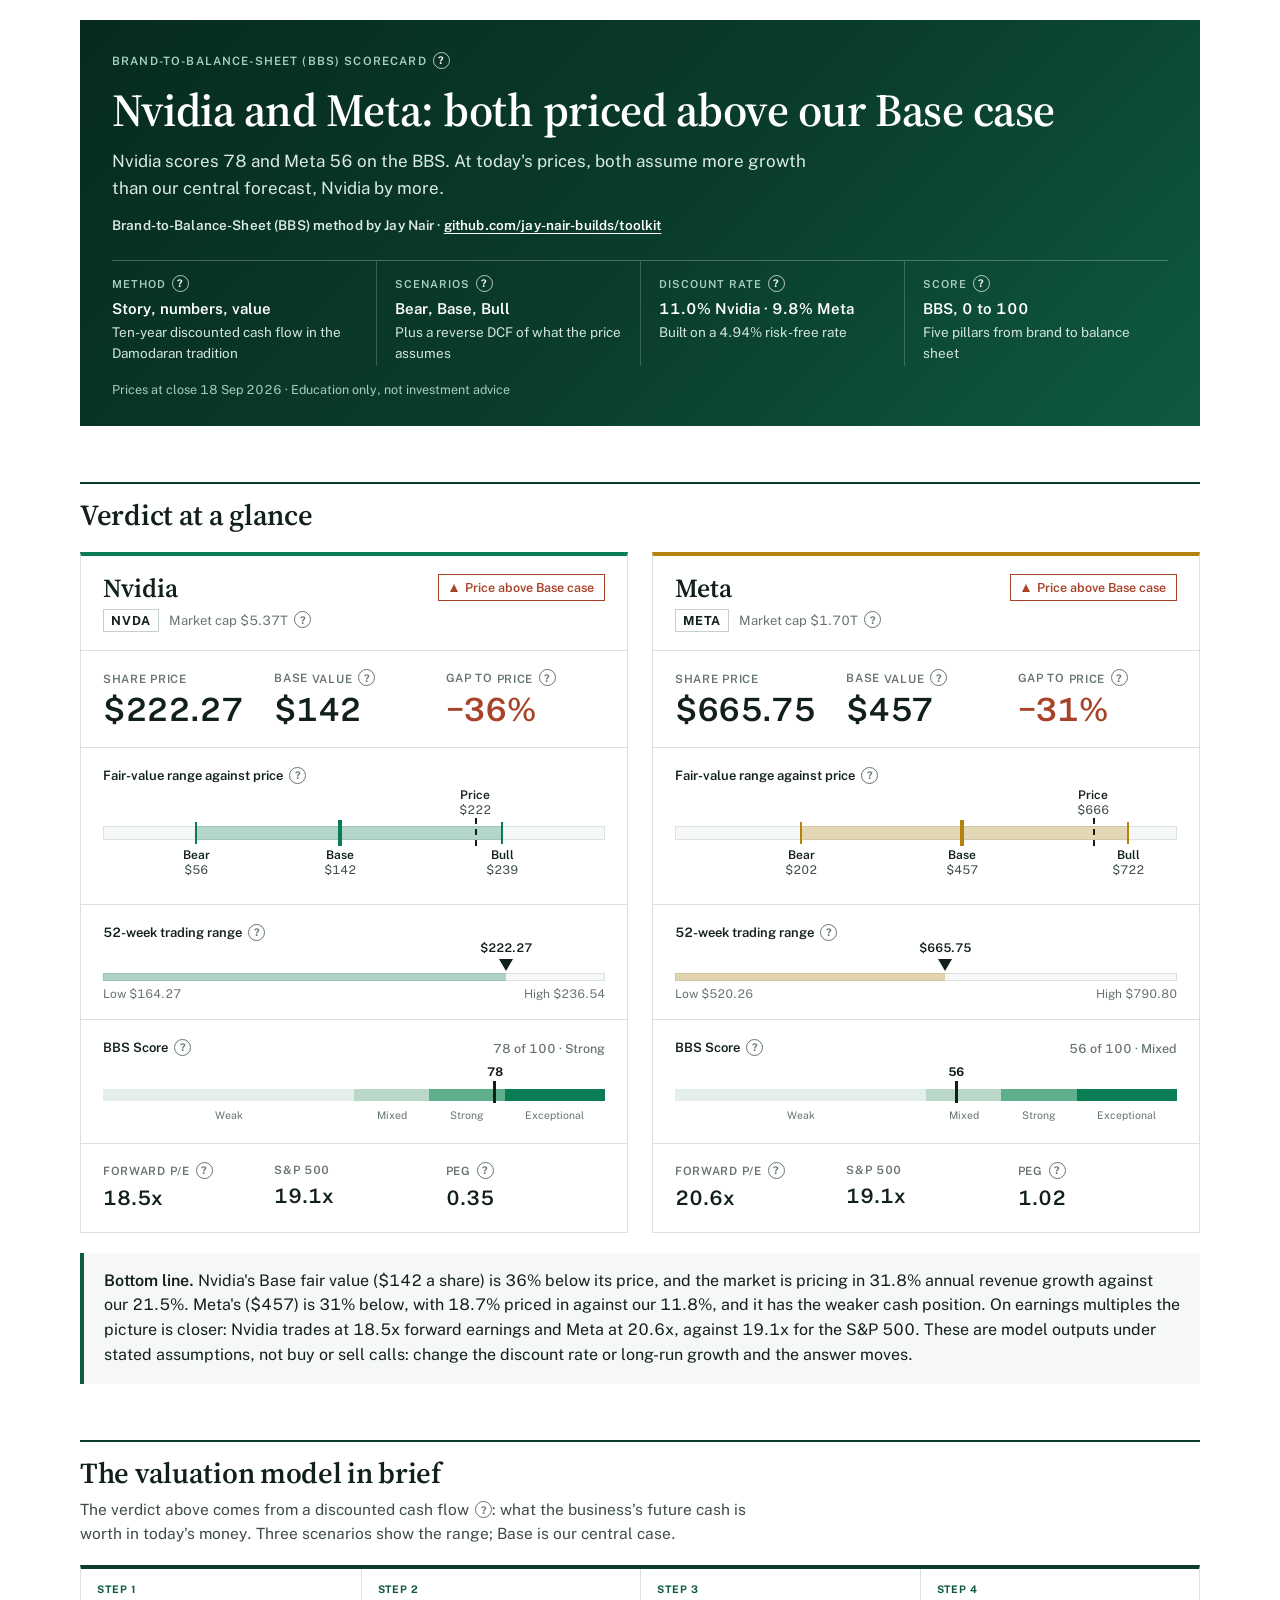
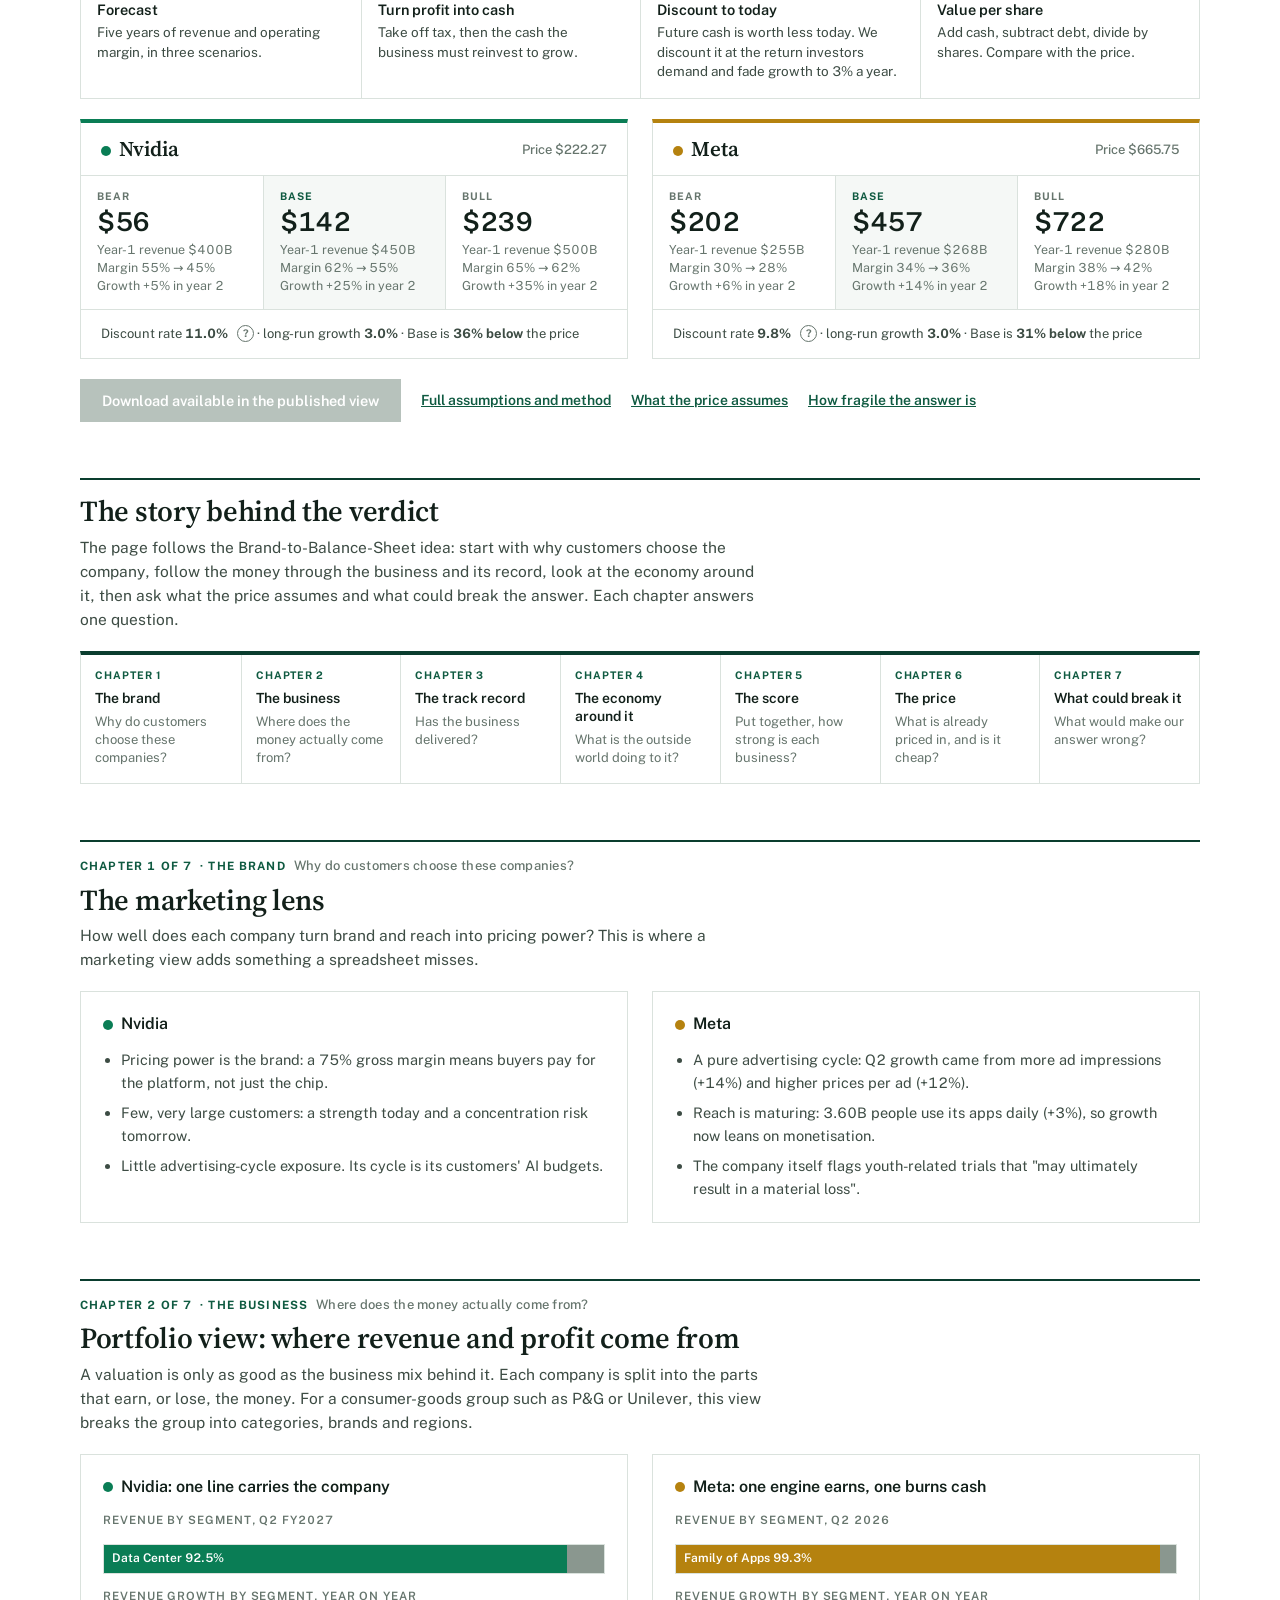
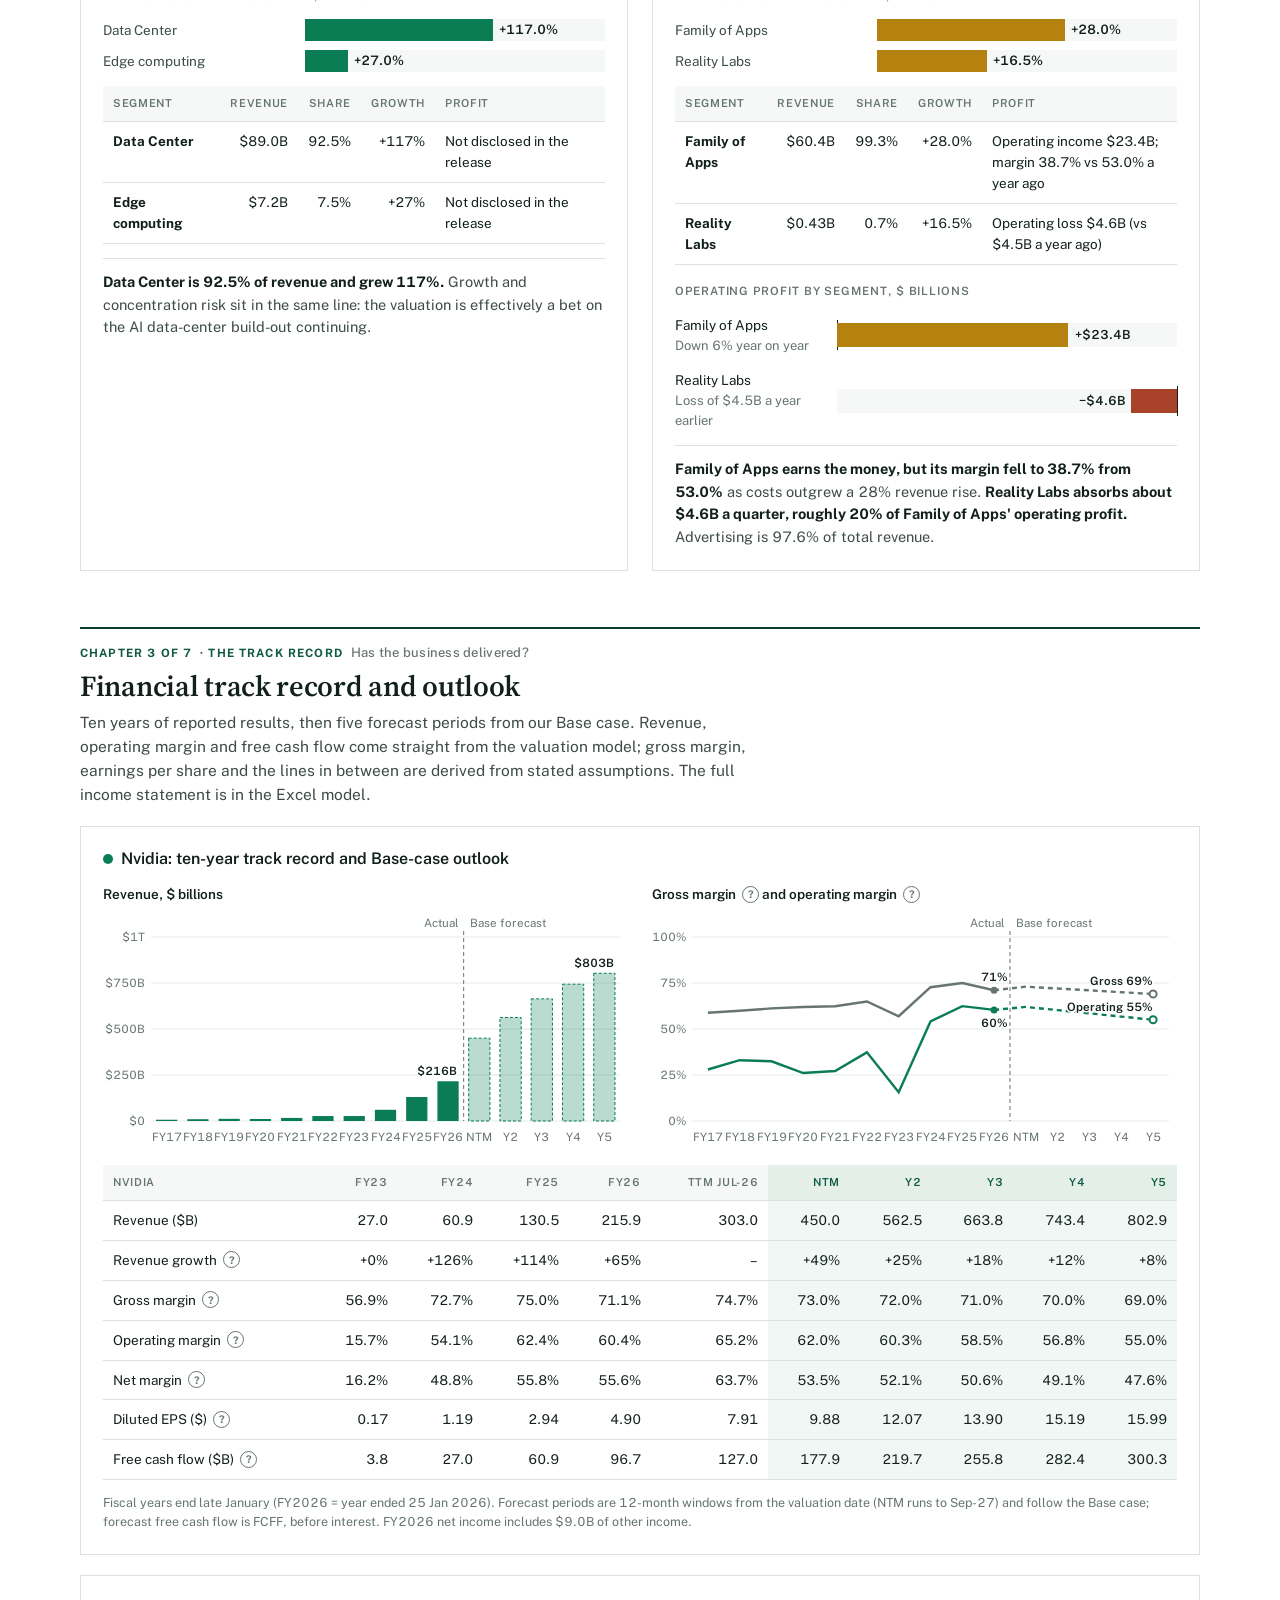
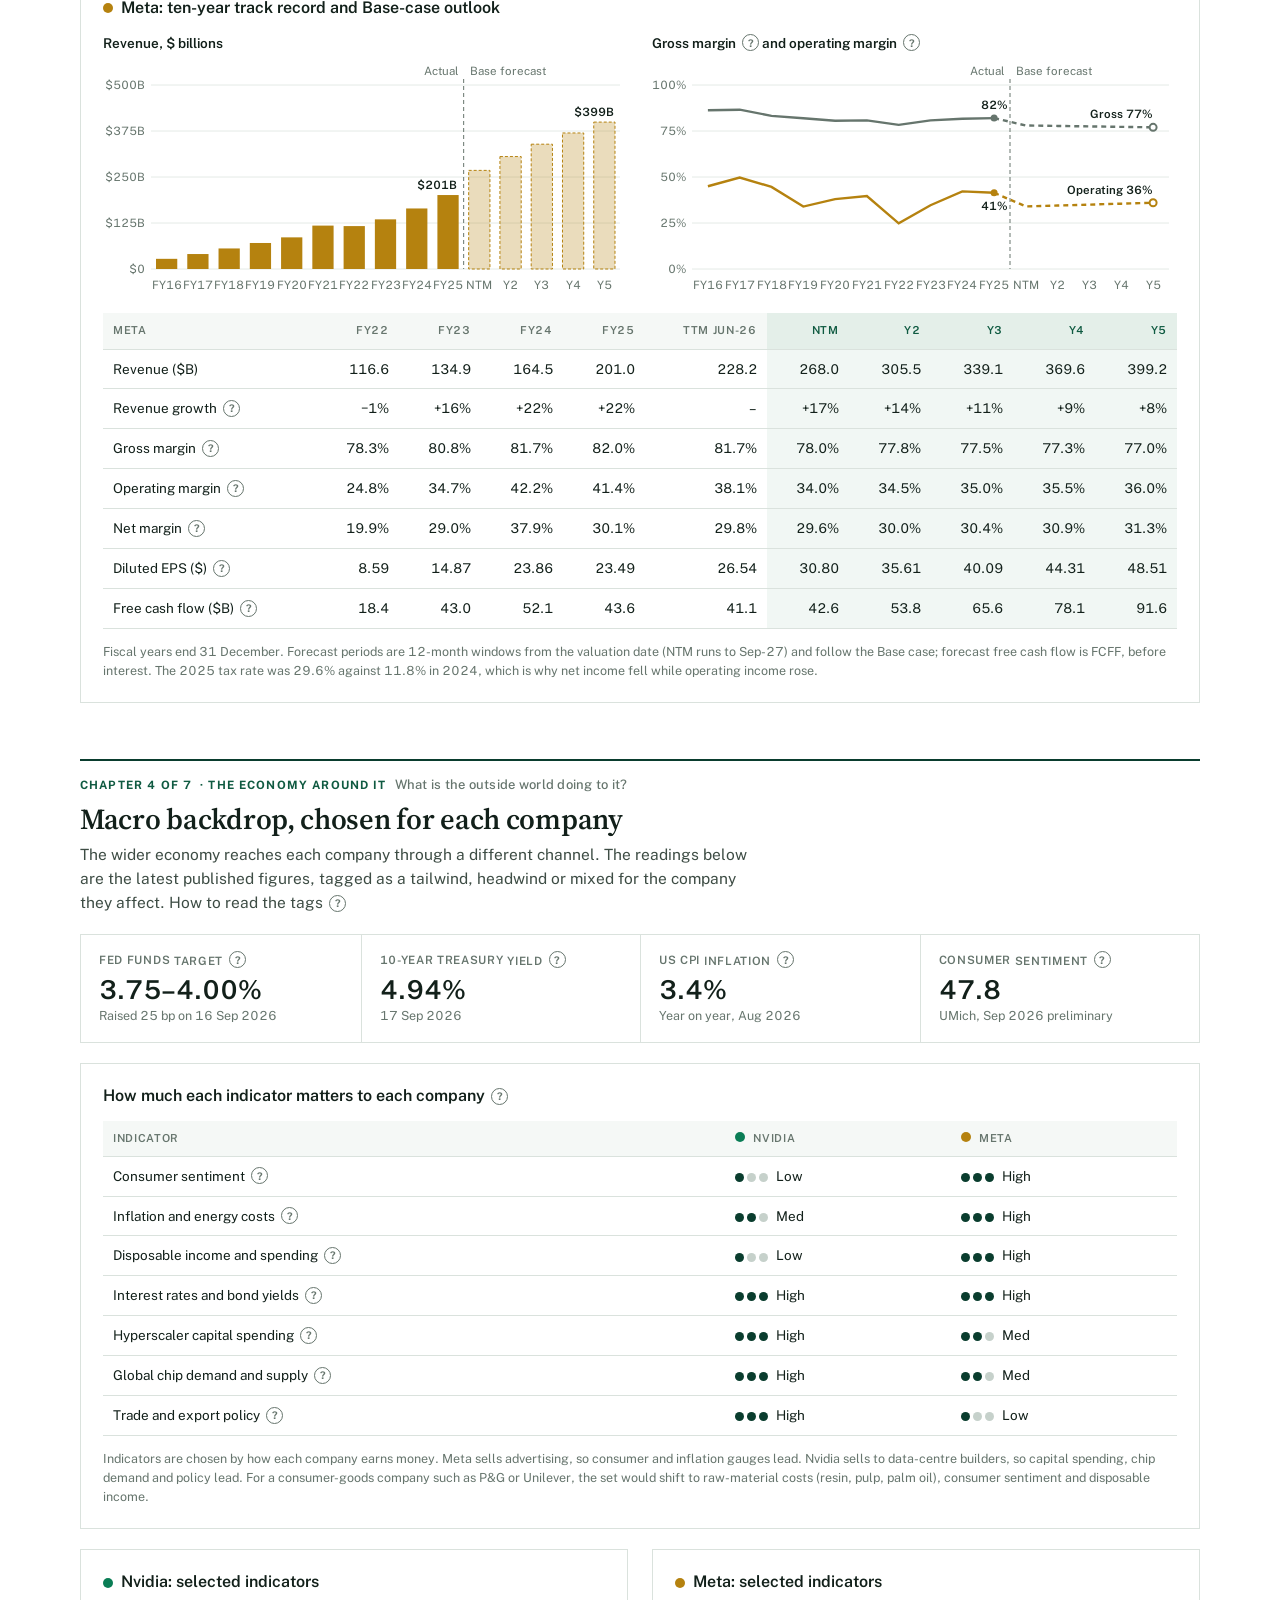
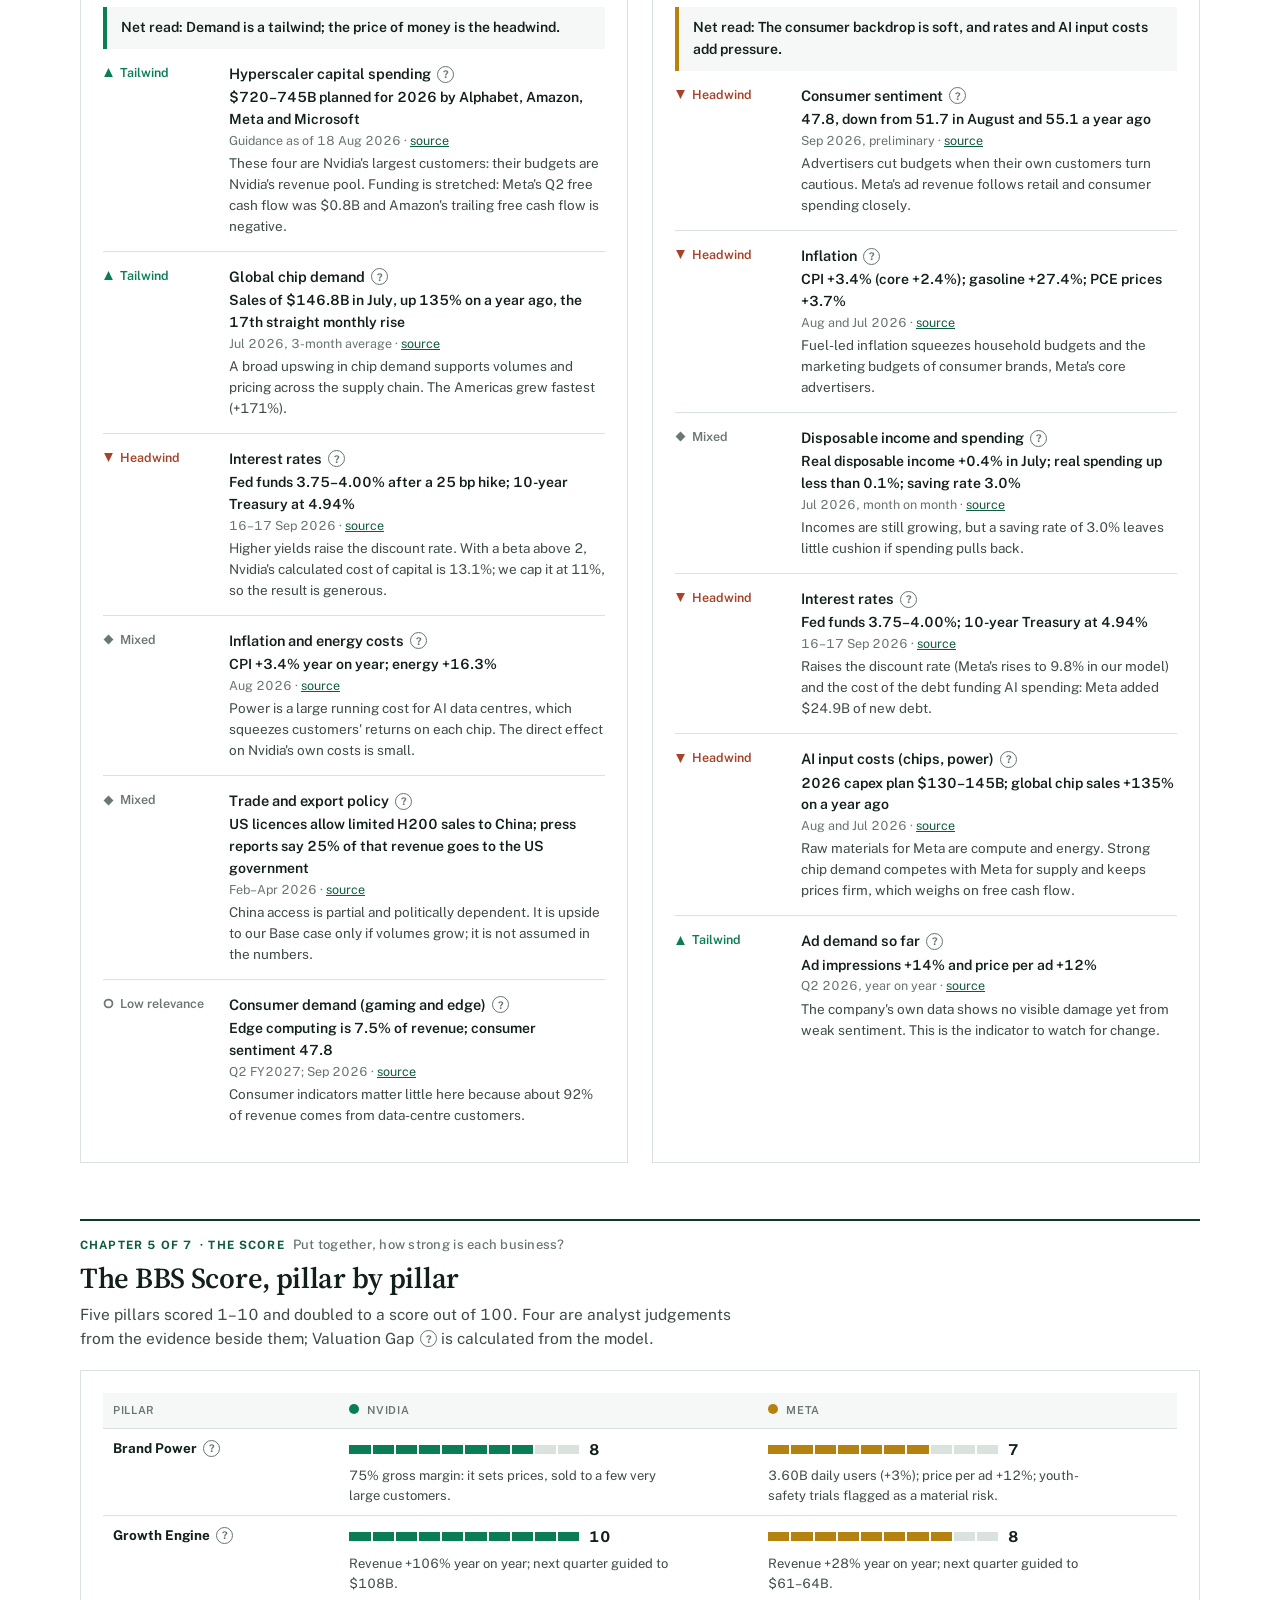
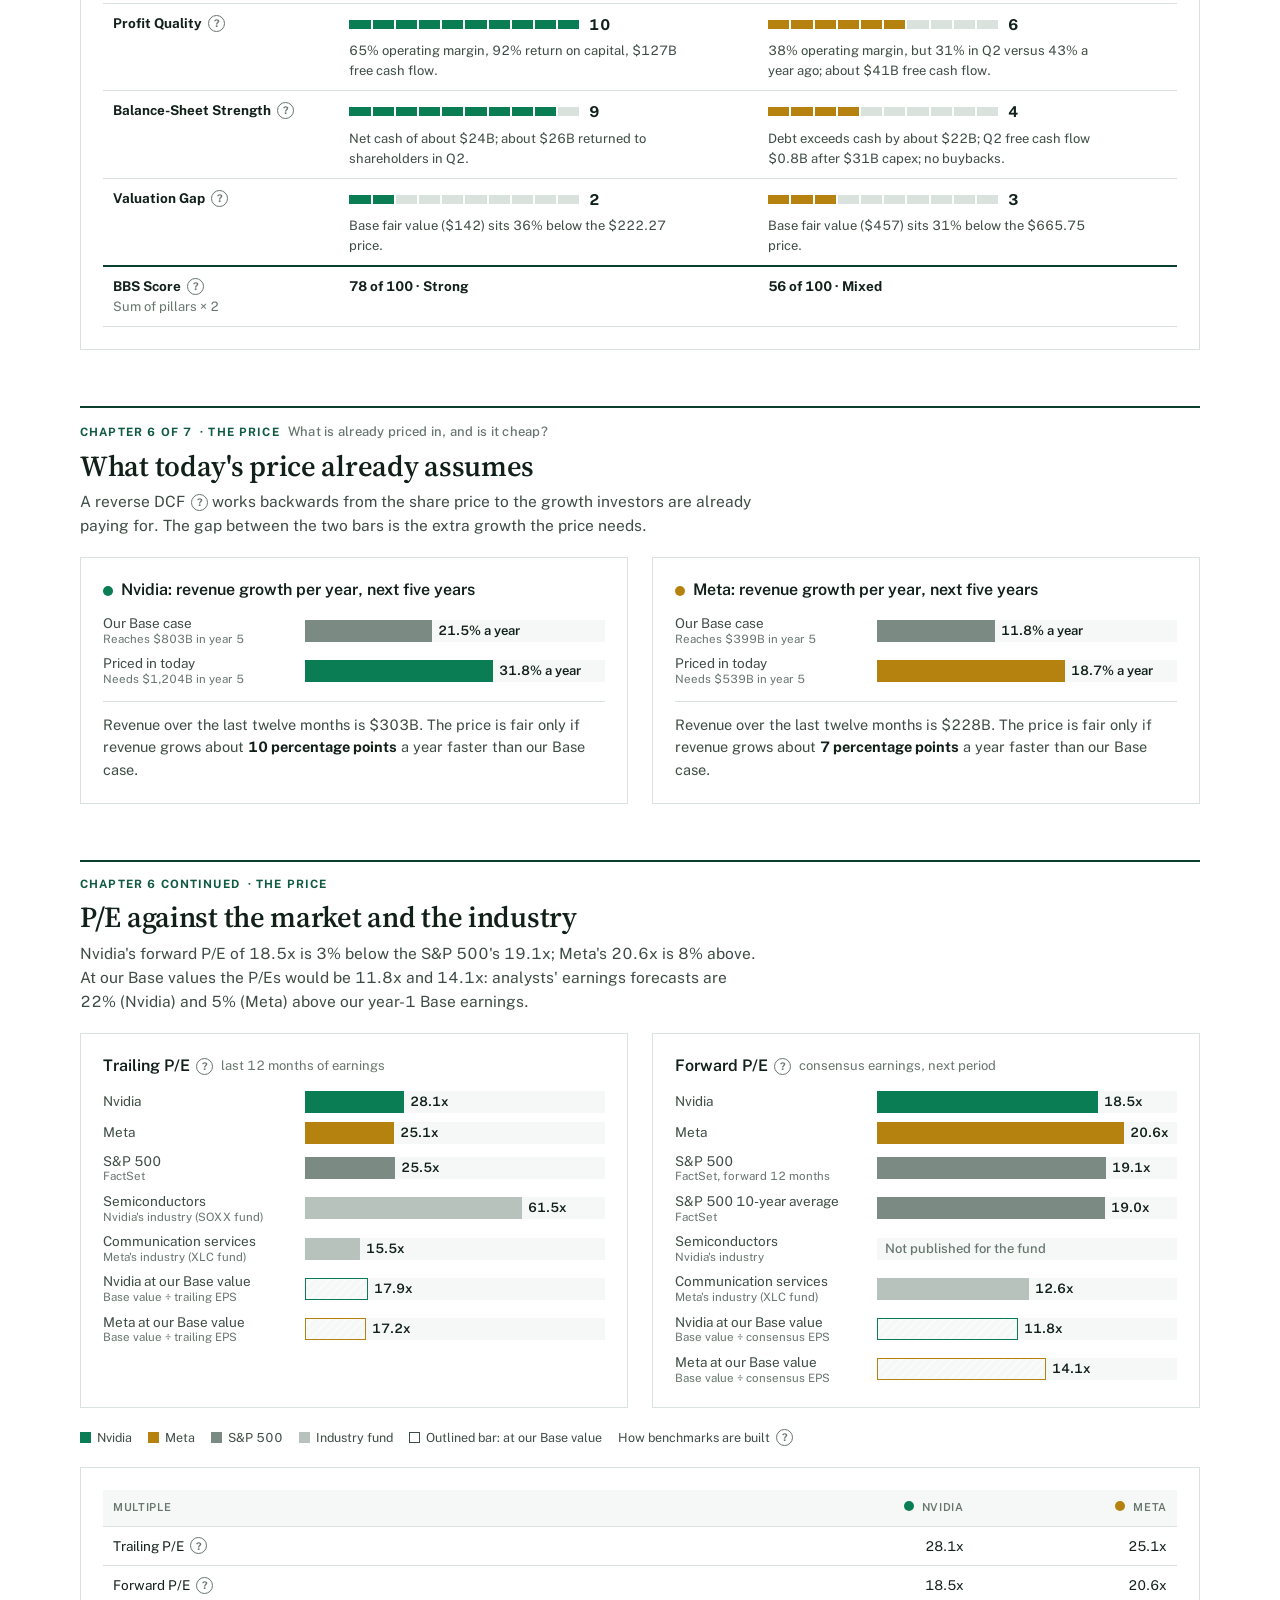
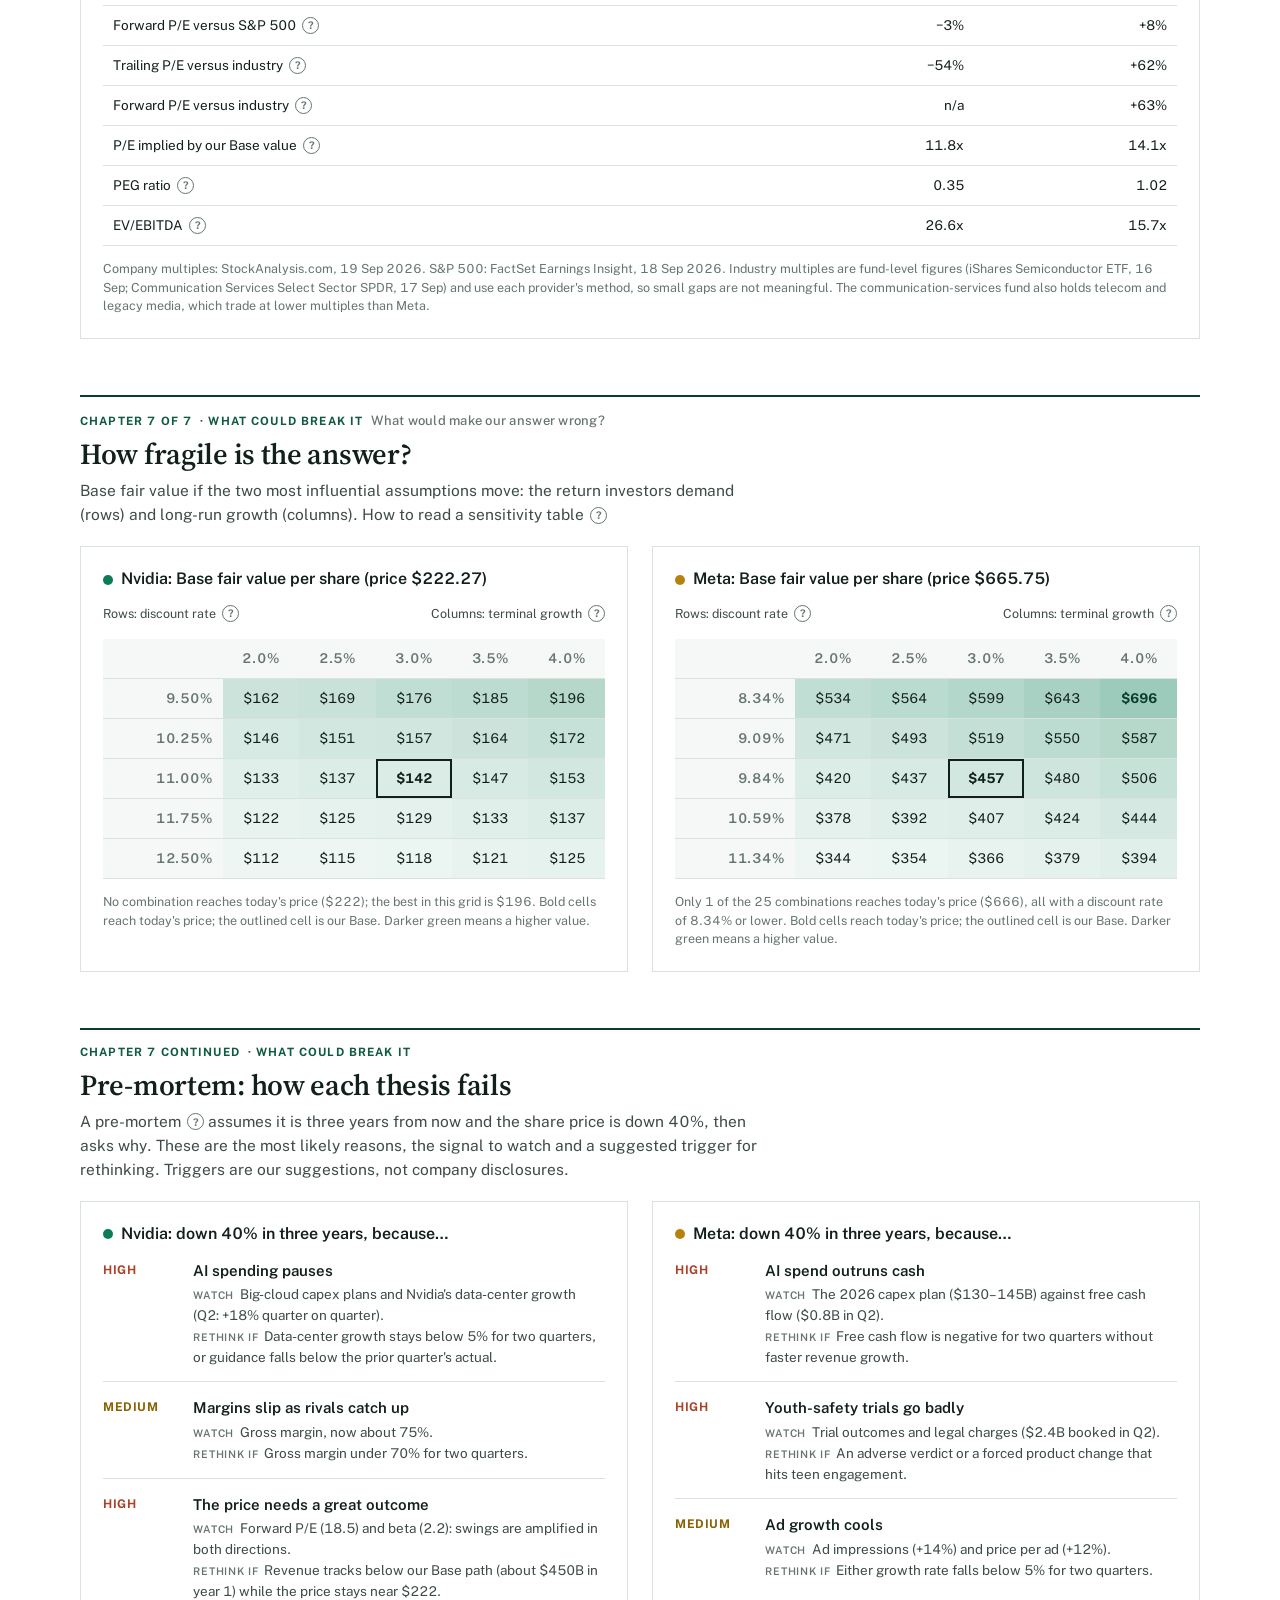
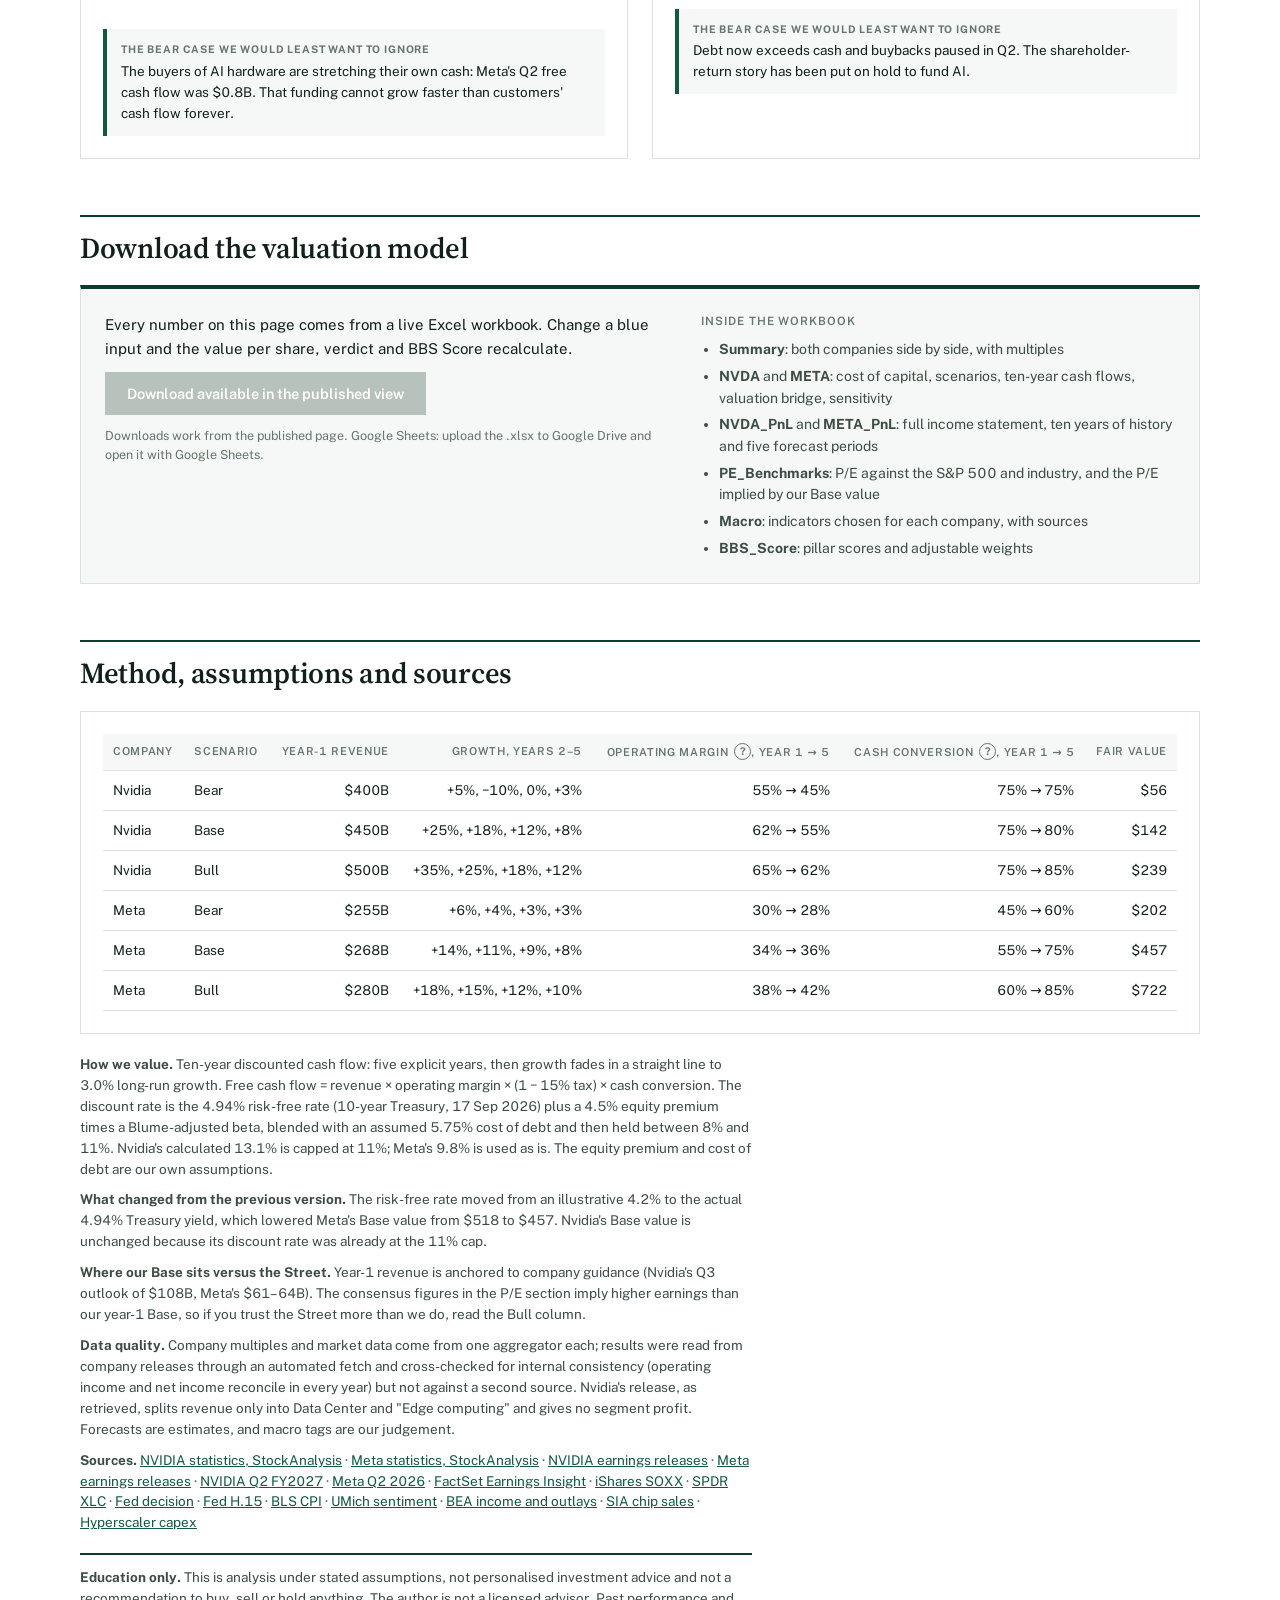
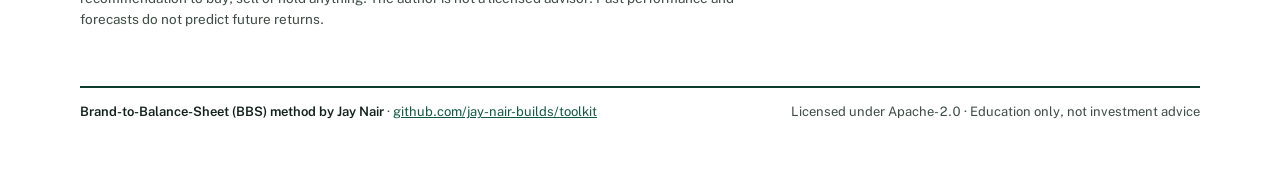
==== skills/stock-etf-analysis/assets/example/nvda-vs-meta-scorecard.html @ 7569b9fd "Add files via upload" ====
<!doctype html><html><head><meta charset='utf-8'><meta name='viewport' content='width=device-width,initial-scale=1'><style>:root{color-scheme:light}body{margin:0;font-size:14px;background:#f8f8f6}</style></head><body><title>NVDA vs META Scorecard</title>
<link rel="preconnect" href="https://fonts.googleapis.com">
<link rel="preconnect" href="https://fonts.gstatic.com" crossorigin>
<link rel="stylesheet" href="https://fonts.googleapis.com/css2?family=Public+Sans:wght@400;500;600;700&family=Source+Serif+4:opsz,wght@8..60,500;8..60,600&display=swap">
<style>
:root{
  color-scheme:light;
  --paper:#FFFFFF; --band:#F5F8F6; --ink:#12201A; --ink2:#3D4C44; --muted:#66756D; --rule:#DAE2DD; --rule2:#C6D1CB;
  --deep:#0A3D2E; --deep2:#0F5A41; --deep0:#062A20; --mint:#A8D0BF;
  --nv:#0A7D55; --mt:#B5820F;
  --bm1:#7B8A82; --bm2:#B7C2BC;
  --up:#0A7D55; --down:#A8432A; --mixed:#6A7871;
  --serif:'Source Serif 4','Iowan Old Style',Georgia,'Times New Roman',serif;
  --sans:'Public Sans','Segoe UI',system-ui,-apple-system,Arial,sans-serif;
}
*{box-sizing:border-box}
body{background:var(--paper);color:var(--ink);font-family:var(--sans);font-size:15px;line-height:1.55;margin:0;padding-inline:16px;padding-block:20px 64px;font-variant-numeric:tabular-nums}
.wrap{max-width:1120px;margin-inline:auto;display:flex;flex-direction:column;gap:56px}
.wrap>*{min-width:0}
h1,h2,h3,h4{margin:0;font-weight:600;text-wrap:balance}
h1,h2{font-family:var(--serif);letter-spacing:-.01em}
h3,h4{font-family:var(--sans)}
p{margin:0}
ul{margin:0}
button{font-family:inherit}
/* glossary ? */
.q{appearance:none;display:inline-flex;align-items:center;justify-content:center;width:17px;height:17px;margin-left:6px;border:1.5px solid var(--muted);border-radius:50%;background:transparent;color:var(--muted);font:700 10.5px/1 var(--sans);cursor:pointer;vertical-align:1px;padding:0;flex:none;position:relative}
.q:before{content:"";position:absolute;inset:-6px}
.q:hover,.q[aria-expanded="true"]{background:var(--deep);border-color:var(--deep);color:#fff}
.mast .q,.dark .q{border-color:rgba(255,255,255,.7);color:#fff}
.mast .q:hover,.mast .q[aria-expanded="true"]{background:#fff;color:var(--deep);border-color:#fff}
.lb{display:inline}
.nw{white-space:nowrap}
#pop{position:fixed;z-index:50;width:min(330px,calc(100vw - 24px));background:#fff;border:1px solid var(--rule2);border-top:3px solid var(--deep);box-shadow:0 10px 30px rgba(6,42,32,.18);padding:14px 16px;font-size:13.5px;line-height:1.5;color:var(--ink2)}
#pop h5{margin:0 0 6px;font:600 14.5px/1.3 var(--sans);color:var(--ink)}
#pop b{display:block;font-size:10.5px;font-weight:700;letter-spacing:.09em;text-transform:uppercase;color:var(--deep2);margin:8px 0 1px}
#pop p+p{margin-top:0}
.eyebrow{font-size:11.5px;line-height:1.5;font-weight:600;letter-spacing:.1em;text-transform:uppercase;color:var(--mint)}
.lab{font-size:11.5px;font-weight:600;letter-spacing:.08em;text-transform:uppercase;color:var(--muted)}
/* masthead */
.mast{background:linear-gradient(135deg,var(--deep0) 0%,var(--deep) 55%,var(--deep2) 100%);color:#fff;padding:32px 32px 26px;display:flex;flex-direction:column;gap:14px}
.mast h1{font-size:clamp(30px,5vw,46px);line-height:1.08;color:#fff;font-weight:600}
.mast .dek{color:#DCEBE4;font-size:17px;max-width:70ch}
.approach{display:grid;grid-template-columns:repeat(4,minmax(0,1fr));margin-top:10px;border-top:1px solid rgba(255,255,255,.25)}
.approach>div{padding:14px 18px 2px 0;font-size:13.5px;color:#D3E5DC}
.approach>div+div{padding-left:18px;border-left:1px solid rgba(255,255,255,.2)}
.approach b{display:block;font-size:11px;font-weight:600;letter-spacing:.09em;text-transform:uppercase;color:var(--mint);margin-bottom:4px}
.approach .ap{display:block;font-weight:600;color:#fff;font-size:15px;margin-bottom:2px}
.asof{font-size:12.5px;color:#A9CDBE}
/* story thread */
.chap{font-size:11.5px;font-weight:700;letter-spacing:.1em;text-transform:uppercase;color:var(--deep2);display:flex;gap:8px;flex-wrap:wrap;align-items:baseline}
.chap i{font-style:normal;font-weight:500;letter-spacing:.02em;text-transform:none;color:var(--muted);font-size:13px}
.smap{display:grid;grid-template-columns:repeat(7,minmax(0,1fr));border:1px solid var(--rule);border-top:4px solid var(--deep)}
.smap a{display:flex;flex-direction:column;gap:6px;padding:14px 14px 16px;color:var(--ink);text-decoration:none;font-size:13px;line-height:1.4}
.smap a+a{border-left:1px solid var(--rule)}
.smap a:hover{background:rgba(10,125,85,.06)}
.smap a:focus-visible{outline:2px solid var(--deep);outline-offset:-2px}
.smap b{font:700 10.5px/1.3 var(--sans);letter-spacing:.09em;text-transform:uppercase;color:var(--deep2)}
.smap span{font-weight:600;font-size:14px;line-height:1.3}
.smap em{font-style:normal;color:var(--muted)}
.zoom{display:flex;justify-content:space-between;gap:12px;font-size:12px;color:var(--muted);letter-spacing:.04em;text-transform:uppercase;font-weight:600;margin-top:-10px}
@media(max-width:900px){.smap{grid-template-columns:repeat(2,minmax(0,1fr))}.smap a+a{border-left:0}.smap a{border-top:1px solid var(--rule)}.smap a:nth-child(-n+2){border-top:0}.smap a:nth-child(even){border-left:1px solid var(--rule)}}
/* valuation brief */
.vsteps{display:grid;grid-template-columns:repeat(4,minmax(0,1fr));border:1px solid var(--rule);border-top:4px solid var(--deep)}
.vsteps>div{padding:14px 16px 16px;font-size:13.5px;line-height:1.45;color:var(--ink2)}
.vsteps>div+div{border-left:1px solid var(--rule)}
.vsteps b{display:block;font:700 10.5px/1.3 var(--sans);letter-spacing:.09em;text-transform:uppercase;color:var(--deep2);margin-bottom:3px}
.vsteps span{display:block;font-weight:600;font-size:14.5px;color:var(--ink);margin-bottom:3px}
.vm{border:1px solid var(--rule);border-top:4px solid var(--c);display:flex;flex-direction:column;background:var(--paper)}
.vm>*{padding:14px 20px}
.vm>*+*{border-top:1px solid var(--rule)}
.vm h3{font-family:var(--serif);font-size:21px;line-height:1.15;display:flex;align-items:center;justify-content:space-between;gap:10px;flex-wrap:wrap}
.vm h3 small{font:500 13px var(--sans);color:var(--muted)}
.vscen{display:grid;grid-template-columns:repeat(3,minmax(0,1fr));gap:0;padding:0!important}
.vscen>div{padding:14px 16px;font-size:12.5px;color:var(--muted);line-height:1.45}
.vscen>div+div{border-left:1px solid var(--rule)}
.vscen .nm{font:700 10.5px/1.3 var(--sans);letter-spacing:.09em;text-transform:uppercase;color:var(--muted)}
.vscen .fv{font-size:26px;font-weight:600;color:var(--ink);line-height:1.15;margin:3px 0 4px;letter-spacing:-.01em}
.vscen .base{background:var(--band)}
.vscen .base .nm{color:var(--deep2)}
.vfoot{font-size:13px;color:var(--ink2)}
.vact{display:flex;align-items:center;gap:20px;flex-wrap:wrap}
.vact a{color:var(--deep2);font-weight:600;font-size:14px}
@media(max-width:900px){.vsteps{grid-template-columns:repeat(2,minmax(0,1fr))}.vsteps>div+div{border-left:0}.vsteps>div{border-top:1px solid var(--rule)}.vsteps>div:nth-child(-n+2){border-top:0}.vsteps>div:nth-child(even){border-left:1px solid var(--rule)}}
@media(max-width:480px){.vscen .fv{font-size:21px}.vscen>div{padding:12px 10px}}
.byline{font-size:13.5px;color:#DCEBE4;font-weight:600;letter-spacing:.01em}
.byline a{color:#fff;text-underline-offset:3px}
.pagefoot{border-top:2px solid var(--deep);padding-top:14px;display:flex;justify-content:space-between;gap:8px 24px;flex-wrap:wrap;font-size:13px;color:var(--ink2)}
.pagefoot b{font-weight:600;color:var(--ink)}
.pagefoot a{color:var(--deep2)}
/* sections */
.sec{display:flex;flex-direction:column;gap:20px}
.hd{display:flex;flex-direction:column;gap:6px;padding-top:14px;border-top:2px solid var(--deep)}
h2{font-size:clamp(23px,3vw,29px);line-height:1.2}
.lead{color:var(--ink2);max-width:76ch;font-size:15.5px}
.grid2{display:grid;grid-template-columns:repeat(2,minmax(0,1fr));gap:24px}
.grid2>*{min-width:0}
.panel{border:1px solid var(--rule);padding:22px;display:flex;flex-direction:column;gap:14px;background:var(--paper)}
.panel>h3{font-size:16px;line-height:1.3;display:flex;align-items:center}
.sub{color:var(--muted);font-size:13px}
.k{font-size:11.5px;font-weight:600;letter-spacing:.06em;text-transform:uppercase;color:var(--muted);display:flex;align-items:center}
.dot{display:inline-block;width:10px;height:10px;border-radius:50%;margin-right:8px;flex:none}
/* verdict cards */
.card{border:1px solid var(--rule);border-top:4px solid var(--c);display:grid;grid-template-rows:auto auto auto auto auto auto;gap:0;background:var(--paper)}
.card>*{padding:18px 22px}
.card>*+*{border-top:1px solid var(--rule)}
.card-hd{display:flex;align-items:flex-start;justify-content:space-between;gap:12px;flex-wrap:wrap}
.card-hd h3{font-family:var(--serif);font-size:26px;line-height:1.1;font-weight:600}
.card-hd .meta{display:flex;align-items:center;gap:10px;margin-top:6px;font-size:13px;color:var(--muted);flex-wrap:wrap}
.tkr{font-weight:700;letter-spacing:.06em;color:var(--ink);font-size:12.5px;border:1px solid var(--rule2);padding:1px 7px}
.chip{display:inline-flex;align-items:center;gap:6px;font-size:12.5px;font-weight:600;padding:5px 10px;border:1px solid currentColor;line-height:1.2}
.chip svg{width:10px;height:10px;flex:none}
.c-over{color:var(--down)} .c-fair{color:var(--mixed)} .c-under{color:var(--up)}
.stats3{display:grid;grid-template-columns:repeat(3,minmax(0,1fr));gap:12px;align-items:end}
.stats3 .v{font-size:clamp(24px,3.4vw,32px);font-weight:600;line-height:1.15;margin-top:4px;letter-spacing:-.01em}
.v.neg{color:var(--down)} .v.pos{color:var(--up)}
.blk-t{display:flex;justify-content:space-between;align-items:center;gap:10px;font-size:13px;font-weight:600;margin-bottom:10px}
.blk-t .r{font-weight:500;color:var(--muted);font-size:12.5px}
.rng{position:relative;height:90px}
.rng .track{position:absolute;left:0;right:0;top:30px;height:14px;background:var(--band);border:1px solid var(--rule)}
.rng .band{position:absolute;top:30px;height:14px;background:var(--c);opacity:.28}
.rng .mk{position:absolute;top:26px;width:2px;height:22px;background:var(--c);margin-left:-1px}
.rng .mk.base{width:4px;margin-left:-2px;top:24px;height:26px}
.rng .px{position:absolute;top:22px;height:28px;width:0;border-left:2px dashed var(--ink)}
.rng .lbl{position:absolute;transform:translateX(-50%);font-size:12px;line-height:1.25;text-align:center;white-space:nowrap;color:var(--ink2)}
.rng .lbl b{display:block;font-weight:600;color:var(--ink)}
.rng .lbl.top{top:-8px}
.rng .lbl.bot{top:52px}
.rng .lbl.top b{color:var(--ink)}
.w52{position:relative;height:48px}
.w52 .track{position:absolute;left:0;right:0;top:20px;height:8px;background:var(--band);border:1px solid var(--rule)}
.w52 .fill{position:absolute;top:20px;height:8px;background:var(--bm2)}
.w52 .mk{position:absolute;width:0;height:0;margin-left:-7px;border-left:7px solid transparent;border-right:7px solid transparent;border-top:12px solid var(--ink);top:6px}
.w52 .lo,.w52 .hi{position:absolute;top:32px;font-size:12px;color:var(--muted)}
.w52 .lo{left:0}.w52 .hi{right:0}
.w52 .pl{position:absolute;top:-14px;transform:translateX(-50%);font-size:12px;font-weight:600;white-space:nowrap}
.gauge{position:relative;height:56px}
.gauge .zones{position:absolute;left:0;right:0;top:20px;height:12px;display:flex}
.gauge .zones i{display:block;height:100%}
.gauge .zl{position:absolute;top:38px;font-size:10.5px;color:var(--muted);white-space:nowrap}
.gauge .mk{position:absolute;top:12px;width:3px;height:22px;background:var(--ink);margin-left:-1.5px}
.gauge .pl{position:absolute;top:-6px;transform:translateX(-50%);font-size:12px;font-weight:700;white-space:nowrap}
.mult3{display:grid;grid-template-columns:repeat(3,minmax(0,1fr));gap:12px}
.mult3 .v{font-size:20px;font-weight:600;margin-top:2px}
.bottom{border-left:4px solid var(--deep2);background:var(--band);padding:16px 20px;font-size:16px;color:var(--ink)}
.bottom b{font-weight:600}
/* bars */
.bars{display:flex;flex-direction:column;gap:9px}
.bar{display:grid;grid-template-columns:minmax(120px,190px) minmax(0,1fr);gap:12px;align-items:center;font-size:13.5px}
.bar .n{color:var(--ink2);line-height:1.25}
.bar .n small{display:block;color:var(--muted);font-size:11.5px}
.bar .t{position:relative;height:22px;background:var(--band)}
.bar .t i{position:absolute;left:0;top:0;bottom:0}
.bar .t.out i{background:repeating-linear-gradient(135deg,transparent 0 4px,rgba(255,255,255,.55) 4px 6px)!important;border:1.5px solid var(--cc)}
.bar .t span{position:absolute;top:50%;transform:translateY(-50%);font-size:13px;font-weight:600;white-space:nowrap;padding-left:6px}
.bar .t.na span{color:var(--muted);font-weight:500;padding-left:8px}
.legend{display:flex;gap:16px;flex-wrap:wrap;font-size:12.5px;color:var(--ink2)}
.legend i{display:inline-block;width:11px;height:11px;margin-right:6px;vertical-align:-1px}
.note{font-size:12.5px;color:var(--muted);line-height:1.5}
/* tables */
.tw{overflow-x:auto}
table{border-collapse:collapse;width:100%;font-size:13.5px}
th,td{padding:9px 10px;text-align:left;border-bottom:1px solid var(--rule);vertical-align:top}
th{font-size:11px;font-weight:600;letter-spacing:.06em;text-transform:uppercase;color:var(--muted);white-space:nowrap;background:var(--band)}
td.n,th.n{text-align:right;white-space:nowrap}
tr.tot td{font-weight:700;border-top:2px solid var(--deep)}
.fc{background:#F1F7F4}
th.fc{background:#E4EFE9;color:var(--deep2)}
.mt th{white-space:normal}
.tt td:first-child,.tt th:first-child{position:sticky;left:0;background:#fff;z-index:1;min-width:150px}
.tt th:first-child{background:var(--band)}
/* charts */
.charts{display:grid;grid-template-columns:repeat(2,minmax(0,1fr));gap:24px}
.ch h4{font-size:13.5px;font-weight:600;margin-bottom:6px}
svg{display:block;max-width:100%}
svg text{font-family:var(--sans);fill:var(--ink2);font-size:11.5px}
svg .mut{fill:var(--muted)}
svg .st{fill:var(--ink);font-weight:600}
svg .halo{paint-order:stroke;stroke:#fff;stroke-width:3px;stroke-linejoin:round}
/* meters */
.meter{display:flex;gap:2px;align-items:center}
.meter i{display:block;width:100%;max-width:22px;height:9px;background:var(--rule)}
.meter i.on{background:var(--c)}
.sc{display:flex;align-items:center;gap:10px}
.sc b{font-size:15px;min-width:22px}
.pil td{vertical-align:top}
.pil .ev{color:var(--ink2);font-size:13px;margin-top:5px;max-width:42ch}
/* macro */
.tiles{display:grid;grid-template-columns:repeat(4,minmax(0,1fr));gap:0;border:1px solid var(--rule)}
.tile{padding:16px 18px}
.tile+.tile{border-left:1px solid var(--rule)}
.tile .v{font-size:26px;font-weight:600;line-height:1.15;margin-top:4px}
.tile .s{font-size:12.5px;color:var(--muted);margin-top:2px}
.rel{display:inline-flex;gap:3px;vertical-align:middle;margin-right:8px}
.rel i{display:block;width:9px;height:9px;border-radius:50%;background:var(--rule2)}
.rel i.on{background:var(--deep)}
.mi{display:grid;grid-template-columns:110px minmax(0,1fr);gap:4px 16px;align-items:start;padding:14px 0;border-top:1px solid var(--rule)}
.mi:first-of-type{border-top:0;padding-top:0}
.dir{display:inline-flex;align-items:center;align-self:start;gap:6px;font-size:12.5px;font-weight:600;line-height:1.3;padding-top:2px}
.dir svg{width:11px;height:11px;flex:none}
.d-tail{color:var(--up)} .d-head{color:var(--down)} .d-mix,.d-low{color:var(--mixed)}
.mi h4{font-size:14.5px;display:flex;align-items:center;flex-wrap:wrap}
.mi .rd{font-weight:600;font-size:14px;margin-top:2px}
.mi .pd{color:var(--muted);font-size:12.5px}
.mi .wy{color:var(--ink2);font-size:13.5px;margin-top:3px}
.net{background:var(--band);padding:10px 14px;font-size:14px;font-weight:600;border-left:4px solid var(--c)}
/* heat */
.heat td,.heat th{text-align:center;padding:9px 4px;font-size:13.5px}
.heat th.rh{text-align:right;white-space:nowrap;padding-right:10px}
.heat td.hit{font-weight:700;color:var(--deep)}
.heat td.bc{outline:2px solid var(--ink);outline-offset:-2px;font-weight:700}
.axis{font-size:12.5px;color:var(--ink2);display:flex;justify-content:space-between;gap:12px;flex-wrap:wrap;margin-bottom:2px}
/* pre-mortem */
.pm .it{display:grid;grid-template-columns:78px minmax(0,1fr);gap:12px;padding:14px 0;border-top:1px solid var(--rule)}
.pm .it:first-of-type{border-top:0;padding-top:0}
.sev{font-size:12px;font-weight:700;text-transform:uppercase;letter-spacing:.05em;padding-top:2px}
.sev.High{color:var(--down)} .sev.Medium{color:#8A6100}
.pm h4{font-size:15px;margin-bottom:2px}
.pm .w{font-size:13.5px;color:var(--ink2)}
.pm .w b{font-size:10.5px;letter-spacing:.08em;text-transform:uppercase;color:var(--muted);font-weight:600;margin-right:6px}
.ignore{padding:12px 14px;background:var(--band);border-left:4px solid var(--deep2);font-size:13.5px}
.ignore b{display:block;font-size:10.5px;letter-spacing:.08em;text-transform:uppercase;color:var(--muted);margin-bottom:3px}
.lens ul{padding-left:18px;display:flex;flex-direction:column;gap:8px;color:var(--ink2);font-size:14.5px}
/* segments */
.stack{display:flex;height:30px;border:1px solid var(--rule)}
.stack div{display:flex;align-items:center;padding-inline:8px;font-size:12px;font-weight:600;color:#fff;white-space:nowrap;overflow:hidden}
.pbar{display:grid;grid-template-columns:minmax(110px,150px) minmax(0,1fr);gap:12px;align-items:center;font-size:13.5px}
.pb{position:relative;height:24px;background:var(--band)}
.pb i{position:absolute;top:0;bottom:0}
.pb .z{position:absolute;top:-3px;bottom:-3px;width:1px;background:var(--ink)}
.pb span{position:absolute;top:50%;transform:translateY(-50%);font-size:12.5px;font-weight:600;white-space:nowrap}
.insight{border-top:1px solid var(--rule);padding-top:12px;color:var(--ink2);font-size:14.5px}
.insight b{color:var(--ink)}
/* download */
.dlbox{display:grid;grid-template-columns:1.2fr 1fr;gap:28px;background:var(--band);border:1px solid var(--rule);border-top:4px solid var(--deep);padding:24px}
.dlbox ul{padding-left:18px;color:var(--ink2);font-size:14px;display:flex;flex-direction:column;gap:5px;margin-top:8px}
.btn{appearance:none;border:0;background:var(--deep);color:#fff;font:600 14.5px var(--sans);padding:13px 22px;cursor:pointer;width:fit-content}
.btn:hover{background:var(--deep2)}
.btn[disabled]{background:var(--bm2);cursor:not-allowed}
.foot{font-size:13.5px;color:var(--ink2);display:flex;flex-direction:column;gap:10px;max-width:84ch}
.foot a{color:var(--deep2)}
.disc{border-top:2px solid var(--deep);padding-top:12px;font-size:13.5px;color:var(--ink2);max-width:84ch}
#tip{position:fixed;z-index:40;pointer-events:none;background:var(--deep0);color:#fff;font-size:12.5px;line-height:1.5;padding:7px 10px;max-width:260px;white-space:pre-line}
:focus-visible{outline:2px solid var(--deep2);outline-offset:2px}
@media (max-width:980px){
  .approach{grid-template-columns:repeat(2,minmax(0,1fr))}
  .approach>div:nth-child(3){padding-left:0;border-left:0}
  .approach>div:nth-child(n+3){border-top:1px solid rgba(255,255,255,.2);margin-top:10px}
  .tiles{grid-template-columns:repeat(2,minmax(0,1fr))}
  .tile:nth-child(3){border-left:0}
  .tile:nth-child(n+3){border-top:1px solid var(--rule)}
  .dlbox{grid-template-columns:1fr}
}
@media (max-width:820px){
  .grid2,.charts{grid-template-columns:minmax(0,1fr)}
  .mast{padding:24px 18px 20px}
  .panel{padding:18px 16px}
  .card>*{padding:16px}
  .bar{grid-template-columns:1fr;gap:3px}
  .pbar{grid-template-columns:1fr;gap:3px}
  .mi{grid-template-columns:1fr}
  .pm .it{grid-template-columns:1fr;gap:3px}
  .wrap{gap:44px}
}
@media (max-width:480px){
  .approach{grid-template-columns:minmax(0,1fr)}
  .approach>div,.approach>div+div{padding-left:0;border-left:0}
  .approach>div+div{border-top:1px solid rgba(255,255,255,.2);margin-top:10px}
  .stats3 .v{font-size:23px}
  .mult3 .v{font-size:17px}
}
</style>

<main class="wrap" id="app"></main>
<div id="pop" role="dialog" aria-live="polite" hidden></div>
<div id="tip" role="tooltip" hidden></div>

<script>
const D = {"asof": "18 Sep 2026", "order": ["NVDA", "META"], "terminal": 0.03, "tax": 0.15, "rf": 0.0494, "erp": 0.045, "kd": 0.0575, "bottom": "<b>Bottom line.</b> Nvidia's Base fair value ($142 a share) is 36% below its price, and the market is pricing in 31.8% annual revenue growth against our 21.5%. Meta's ($457) is 31% below, with 18.7% priced in against our 11.8%, and it has the weaker cash position. On earnings multiples the picture is closer: Nvidia trades at 18.5x forward earnings and Meta at 20.6x, against 19.1x for the S&amp;P 500. These are model outputs under stated assumptions, not buy or sell calls: change the discount rate or long-run growth and the answer moves.", "s": {"NVDA": {"name": "Nvidia", "tk": "NVDA", "cls": "nv", "color": "#0A7D55", "price": 222.27, "mcap": "$5.37T", "low": 164.27, "high": 236.54, "ttm": 302.97, "fv": {"Bear": 55.76354705392177, "Base": 141.6234553854109, "Bull": 238.70364515819676}, "mos": -0.3628314420056198, "axisMax": 300, "wacc": 0.11, "waccCalc": 0.13059165748420187, "sens": {"waccs": [0.095, 0.10250000000000001, 0.11, 0.1175, 0.125], "tgs": [0.02, 0.025, 0.03, 0.035, 0.04], "grid": [[161.9264525583301, 168.5984767546851, 176.29696621201788, 185.2785372455727, 195.8931211943193], [146.13527450045964, 151.28733500101856, 157.15002453613738, 163.8812606690515, 171.68949458323198], [133.01481276715018, 137.06593870515522, 141.6234553854109, 146.7886409563673, 152.69171018031747], [121.94698239400178, 125.18120459482198, 128.78505219002167, 132.8257297967607, 137.38778515920802], [112.49039177542929, 115.10605597048418, 117.99705323870278, 121.20927242561233, 124.7993997521583]]}, "sensNote": "No combination reaches today's price ($222); the best in this grid is $196.", "rdcf": {"base": 0.2152044104052, "implied": 0.31782022146686617, "baseRev": 802.8720000000002, "implRev": 1204.1496497354406}, "bbs": [8, 10, 10, 9, 2], "bbsTotal": 78, "ev": ["75% gross margin: it sets prices, sold to a few very large customers.", "Revenue +106% year on year; next quarter guided to $108B.", "65% operating margin, 92% return on capital, $127B free cash flow.", "Net cash of about $24B; about $26B returned to shareholders in Q2.", "Base fair value ($142) sits 36% below the $222.27 price."], "pm": [["High", "AI spending pauses", "Big-cloud capex plans and Nvidia's data-center growth (Q2: +18% quarter on quarter).", "Data-center growth stays below 5% for two quarters, or guidance falls below the prior quarter's actual."], ["Medium", "Margins slip as rivals catch up", "Gross margin, now about 75%.", "Gross margin under 70% for two quarters."], ["High", "The price needs a great outcome", "Forward P/E (18.5) and beta (2.2): swings are amplified in both directions.", "Revenue tracks below our Base path (about $450B in year 1) while the price stays near $222."]], "ignore": "The buyers of AI hardware are stretching their own cash: Meta's Q2 free cash flow was $0.8B. That funding cannot grow faster than customers' cash flow forever.", "seg": {"title": "one line carries the company", "period": "Q2 FY2027", "parts": [{"name": "Data Center", "rev": "$89.0B", "share": 0.9251559251559252, "growth": "+117%", "g": 1.17, "profit": "Not disclosed in the release"}, {"name": "Edge computing", "rev": "$7.2B", "share": 0.07484407484407485, "growth": "+27%", "g": 0.27, "profit": "Not disclosed in the release"}], "insight": "<b>Data Center is 92.5% of revenue and grew 117%.</b> Growth and concentration risk sit in the same line: the valuation is effectively a bet on the AI data-center build-out continuing."}, "lens": ["Pricing power is the brand: a 75% gross margin means buyers pay for the platform, not just the chip.", "Few, very large customers: a strength today and a concentration risk tomorrow.", "Little advertising-cycle exposure. Its cycle is its customers' AI budgets."], "fin": {"hist": {"short": ["FY17", "FY18", "FY19", "FY20", "FY21", "FY22", "FY23", "FY24", "FY25", "FY26"], "labels": ["FY2017", "FY2018", "FY2019", "FY2020", "FY2021", "FY2022", "FY2023", "FY2024", "FY2025", "FY2026"], "rev": [6.91, 9.714, 11.716, 10.918, 16.675, 26.914, 26.974, 60.922, 130.497, 215.938], "g": [null, 0.4057887120115775, 0.20609429689108505, -0.06811198361215431, 0.5272943762593882, 0.6140329835082459, 0.002229323028906993, 1.2585452658115224, 1.1420340763599355, 0.6547353579009478], "gm": [0.5879884225759768, 0.5993411570928556, 0.6120689655172413, 0.619893753434695, 0.623448275862069, 0.6492903321691313, 0.5692889449099132, 0.7271757329043695, 0.7498869705816992, 0.7106808435754708], "om": [0.27988422575976846, 0.3304508956145769, 0.3246841925571868, 0.2606704524638212, 0.271784107946027, 0.3730772088875678, 0.1565952398606065, 0.5412166376678376, 0.6241752683969747, 0.6038168363141272], "nm": [0.2410998552821997, 0.3136709903232448, 0.35344827586206895, 0.2560908591317091, 0.25979010494752625, 0.3623393029649996, 0.16193371394676356, 0.4884934834706674, 0.5584802715771244, 0.5560253406070261], "eps": [0.06417565485362095, 0.12053006329113924, 0.16564, 0.11310679611650486, 0.17258964143426295, 0.38469428007889545, 0.17423214998005584, 1.1932638331996792, 2.938235768424448, 4.897895080362242], "fcf": [1.496, 2.909, 3.143, 4.272, 4.694, 8.132, 3.808, 27.021, 60.853, 96.676]}, "fwd": {"short": ["NTM", "Y2", "Y3", "Y4", "Y5"], "labels": ["NTM", "Year 2", "Year 3", "Year 4", "Year 5"], "rev": [450.0, 562.5, 663.75, 743.4000000000001, 802.8720000000002], "g": [0.48529557381919, 0.25, 0.17999999999999994, 0.1200000000000001, 0.08000000000000007], "gm": [0.73, 0.72, 0.71, 0.7, 0.69], "om": [0.62, 0.6025, 0.585, 0.5675, 0.55], "nm": [0.5355, 0.520625, 0.50575, 0.49087499999999995, 0.47600000000000003], "eps": [9.879494560179538, 12.066663512223752, 13.901350756939468, 15.187523617395293, 15.985406310862844], "fcf": [177.8625, 219.65361328125, 255.7885078125, 282.3955903125001, 300.27412800000013]}, "ltm": {"label": "TTM Jul-26", "rev": 302.97, "gm": 0.7467439020365053, "om": 0.652140475954715, "nm": 0.6366306895072119, "eps": 7.91, "fcf": 127.006}, "note": "Fiscal years end late January (FY2026 = year ended 25 Jan 2026). Forecast periods are 12-month windows from the valuation date (NTM runs to Sep-27) and follow the Base case; forecast free cash flow is FCFF, before interest. FY2026 net income includes $9.0B of other income."}, "pe": {"t": 28.11, "f": 18.45, "peg": 0.35, "ev": 26.55, "ps": 17.72, "baseImplied": 11.755759894996313, "baseImpliedT": 17.904355927359152, "consVsModel": 0.2194100010037141, "fwdEps": 12.047154471544717, "modelEps": 9.879494560179538}, "macro": {"net": "Demand is a tailwind; the price of money is the headwind.", "items": [{"k": "capex_hyper", "n": "Hyperscaler capital spending", "r": "$720–745B planned for 2026 by Alphabet, Amazon, Meta and Microsoft", "p": "Guidance as of 18 Aug 2026", "d": "tail", "why": "These four are Nvidia's largest customers: their budgets are Nvidia's revenue pool. Funding is stretched: Meta's Q2 free cash flow was $0.8B and Amazon's trailing free cash flow is negative.", "s": "capex", "url": "https://www.tmtfinance.com/intel/2026-hyperscaler-capex-tops-us700bn-analysis"}, {"k": "semisales", "n": "Global chip demand", "r": "Sales of $146.8B in July, up 135% on a year ago, the 17th straight monthly rise", "p": "Jul 2026, 3-month average", "d": "tail", "why": "A broad upswing in chip demand supports volumes and pricing across the supply chain. The Americas grew fastest (+171%).", "s": "sia", "url": "https://www.semiconductors.org/global-semiconductor-sales-increase-6-4-month-to-month-in-july/"}, {"k": "y10", "n": "Interest rates", "r": "Fed funds 3.75–4.00% after a 25 bp hike; 10-year Treasury at 4.94%", "p": "16–17 Sep 2026", "d": "head", "why": "Higher yields raise the discount rate. With a beta above 2, Nvidia's calculated cost of capital is 13.1%; we cap it at 11%, so the result is generous.", "s": "fed", "url": "https://www.advisorperspectives.com/dshort/updates/2026/09/16/feds-interest-rate-decision-september-16-2026"}, {"k": "cpi", "n": "Inflation and energy costs", "r": "CPI +3.4% year on year; energy +16.3%", "p": "Aug 2026", "d": "mix", "why": "Power is a large running cost for AI data centres, which squeezes customers' returns on each chip. The direct effect on Nvidia's own costs is small.", "s": "cpi", "url": "https://www.bls.gov/news.release/cpi.nr0.htm"}, {"k": "export", "n": "Trade and export policy", "r": "US licences allow limited H200 sales to China; press reports say 25% of that revenue goes to the US government", "p": "Feb–Apr 2026", "d": "mix", "why": "China access is partial and politically dependent. It is upside to our Base case only if volumes grow; it is not assumed in the numbers.", "s": "bbg", "url": "https://www.bloomberg.com/news/articles/2026-02-26/nvidia-gets-us-license-for-small-amount-of-h200-exports-to-china"}, {"k": "sentiment", "n": "Consumer demand (gaming and edge)", "r": "Edge computing is 7.5% of revenue; consumer sentiment 47.8", "p": "Q2 FY2027; Sep 2026", "d": "low", "why": "Consumer indicators matter little here because about 92% of revenue comes from data-centre customers.", "s": "umich", "url": "https://www.academic-capital.com/2026/09/september-2026-university-of-michigan.html"}]}, "as": {"Bear": {"r1": 400, "g": "+5%, −10%, 0%, +3%", "m": "55% → 45%", "f": "75% → 75%"}, "Base": {"r1": 450, "g": "+25%, +18%, +12%, +8%", "m": "62% → 55%", "f": "75% → 80%"}, "Bull": {"r1": 500, "g": "+35%, +25%, +18%, +12%", "m": "65% → 62%", "f": "75% → 85%"}}}, "META": {"name": "Meta", "tk": "META", "cls": "mt", "color": "#B5820F", "price": 665.75, "mcap": "$1.70T", "low": 520.26, "high": 790.8, "ttm": 228.25, "fv": {"Bear": 201.50359312753812, "Base": 456.84317778275476, "Bull": 722.4617840048696}, "mos": -0.3137916969091179, "axisMax": 800, "wacc": 0.09836609428798447, "waccCalc": 0.09836609428798447, "sens": {"waccs": [0.08336609428798447, 0.09086609428798448, 0.09836609428798447, 0.10586609428798446, 0.11336609428798447], "tgs": [0.02, 0.025, 0.03, 0.035, 0.04], "grid": [[533.6253199241423, 563.7264364073641, 599.4680474564395, 642.5994656783375, 695.6767687971949], [470.7692469545233, 493.1839985965767, 519.2813837153241, 550.0501863461346, 586.8679697492078], [420.12219530773285, 437.23139387281117, 456.84317778275476, 479.5499581778552, 506.14714458214695], [378.4772454734435, 391.80221636674725, 406.8835675005737, 424.09306627472836, 443.91536590798836], [343.658321765858, 354.21094801890416, 366.0293917896325, 379.3559423351219, 394.49893829382614]]}, "sensNote": "Only 1 of the 25 combinations reaches today's price ($666), all with a discount rate of 8.34% or lower.", "rdcf": {"base": 0.1183053904166127, "implied": 0.18730788006099597, "baseRev": 399.22053984000013, "implRev": 538.551868669113}, "bbs": [7, 8, 6, 4, 3], "bbsTotal": 56, "ev": ["3.60B daily users (+3%); price per ad +12%; youth-safety trials flagged as a material risk.", "Revenue +28% year on year; next quarter guided to $61–64B.", "38% operating margin, but 31% in Q2 versus 43% a year ago; about $41B free cash flow.", "Debt exceeds cash by about $22B; Q2 free cash flow $0.8B after $31B capex; no buybacks.", "Base fair value ($457) sits 31% below the $665.75 price."], "pm": [["High", "AI spend outruns cash", "The 2026 capex plan ($130–145B) against free cash flow ($0.8B in Q2).", "Free cash flow is negative for two quarters without faster revenue growth."], ["High", "Youth-safety trials go badly", "Trial outcomes and legal charges ($2.4B booked in Q2).", "An adverse verdict or a forced product change that hits teen engagement."], ["Medium", "Ad growth cools", "Ad impressions (+14%) and price per ad (+12%).", "Either growth rate falls below 5% for two quarters."]], "ignore": "Debt now exceeds cash and buybacks paused in Q2. The shareholder-return story has been put on hold to fund AI.", "seg": {"title": "one engine earns, one burns cash", "period": "Q2 2026", "parts": [{"name": "Family of Apps", "rev": "$60.4B", "share": 0.9929113008009736, "growth": "+28.0%", "g": 0.28, "profit": "Operating income $23.4B; margin 38.7% vs 53.0% a year ago"}, {"name": "Reality Labs", "rev": "$0.43B", "share": 0.007088699199026331, "growth": "+16.5%", "g": 0.165, "profit": "Operating loss $4.6B (vs $4.5B a year ago)"}], "profitBars": [{"name": "Family of Apps", "v": 23.394, "label": "+$23.4B", "sub": "Down 6% year on year"}, {"name": "Reality Labs", "v": -4.619, "label": "−$4.6B", "sub": "Loss of $4.5B a year earlier"}], "insight": "<b>Family of Apps earns the money, but its margin fell to 38.7% from 53.0%</b> as costs outgrew a 28% revenue rise. <b>Reality Labs absorbs about $4.6B a quarter, roughly 20% of Family of Apps' operating profit.</b> Advertising is 97.6% of total revenue."}, "lens": ["A pure advertising cycle: Q2 growth came from more ad impressions (+14%) and higher prices per ad (+12%).", "Reach is maturing: 3.60B people use its apps daily (+3%), so growth now leans on monetisation.", "The company itself flags youth-related trials that \"may ultimately result in a material loss\"."], "fin": {"hist": {"short": ["FY16", "FY17", "FY18", "FY19", "FY20", "FY21", "FY22", "FY23", "FY24", "FY25"], "labels": ["FY2016", "FY2017", "FY2018", "FY2019", "FY2020", "FY2021", "FY2022", "FY2023", "FY2024", "FY2025"], "rev": [27.638, 40.653, 55.838, 70.697, 85.965, 117.929, 116.609, 134.902, 164.501, 200.966], "g": [null, 0.4709096171937188, 0.37352716896661997, 0.26610910132884413, 0.21596390228722573, 0.3718257430349561, -0.011193175554782941, 0.15687468377226454, 0.21941112807816054, 0.22167038498246217], "gm": [0.8629061437151747, 0.8658401593978304, 0.8324617643898421, 0.8193699874110641, 0.8058279532367824, 0.8079437627725157, 0.7834729737841848, 0.8075714222176098, 0.8166515705071702, 0.8199944269179861], "om": [0.4496345611115131, 0.4969620938184144, 0.4461656936136681, 0.3392788944368219, 0.3800500203571221, 0.39645040660058173, 0.24821411726367604, 0.3465552771641636, 0.42176035404040096, 0.41437855159579234], "nm": [0.36967219046240685, 0.39195139350109465, 0.39600272216053584, 0.2614679547929898, 0.3390449601582039, 0.3338449405998525, 0.19895548371051977, 0.28982520644616094, 0.3790858414234564, 0.3008369574952977], "eps": [3.492991452991453, 5.390392422192152, 7.570010270455324, 6.427329624478443, 10.092105263157896, 13.770549143057012, 8.586232420429312, 14.871814378090528, 23.856159143075747, 23.487956487956488], "fcf": [11.617, 17.483, 15.359, 20.656, 23.028, 38.439, 18.439, 43.01, 52.103, 43.585]}, "fwd": {"short": ["NTM", "Y2", "Y3", "Y4", "Y5"], "labels": ["NTM", "Year 2", "Year 3", "Year 4", "Year 5"], "rev": [268.0, 305.52000000000004, 339.1272000000001, 369.6486480000001, 399.2205398400001], "g": [0.17415115005476456, 0.14000000000000012, 0.1100000000000001, 0.09000000000000008, 0.08000000000000007], "gm": [0.78, 0.7775000000000001, 0.775, 0.7725, 0.77], "om": [0.34, 0.34500000000000003, 0.35, 0.355, 0.36], "nm": [0.29579999999999995, 0.30005000000000004, 0.3043, 0.30854999999999994, 0.31279999999999997], "eps": [30.798135198135196, 35.61432634032635, 40.09184419580421, 44.31044690769231, 48.514446333314694], "fcf": [42.598600000000005, 53.75624400000002, 65.57872230000001, 78.0790356738, 91.62111389328004]}, "ltm": {"label": "TTM Jun-26", "rev": 228.247, "gm": 0.817474052232888, "om": 0.3808418073402936, "nm": 0.2983522236874964, "eps": 26.54, "fcf": 41.07}, "note": "Fiscal years end 31 December. Forecast periods are 12-month windows from the valuation date (NTM runs to Sep-27) and follow the Base case; forecast free cash flow is FCFF, before interest. The 2025 tax rate was 29.6% against 11.8% in 2024, which is why net income fell while operating income rose."}, "pe": {"t": 25.09, "f": 20.57, "peg": 1.02, "ev": 15.67, "ps": 7.43, "baseImplied": 14.115304794579446, "baseImpliedT": 17.21338273484381, "consVsModel": 0.050878392150494944, "fwdEps": 32.36509479824988, "modelEps": 30.798135198135196}, "macro": {"net": "The consumer backdrop is soft, and rates and AI input costs add pressure.", "items": [{"k": "sentiment", "n": "Consumer sentiment", "r": "47.8, down from 51.7 in August and 55.1 a year ago", "p": "Sep 2026, preliminary", "d": "head", "why": "Advertisers cut budgets when their own customers turn cautious. Meta's ad revenue follows retail and consumer spending closely.", "s": "umich", "url": "https://www.academic-capital.com/2026/09/september-2026-university-of-michigan.html"}, {"k": "cpi", "n": "Inflation", "r": "CPI +3.4% (core +2.4%); gasoline +27.4%; PCE prices +3.7%", "p": "Aug and Jul 2026", "d": "head", "why": "Fuel-led inflation squeezes household budgets and the marketing budgets of consumer brands, Meta's core advertisers.", "s": "cpi", "url": "https://www.bls.gov/news.release/cpi.nr0.htm"}, {"k": "rdi", "n": "Disposable income and spending", "r": "Real disposable income +0.4% in July; real spending up less than 0.1%; saving rate 3.0%", "p": "Jul 2026, month on month", "d": "mix", "why": "Incomes are still growing, but a saving rate of 3.0% leaves little cushion if spending pulls back.", "s": "bea", "url": "https://www.bea.gov/news/2026/personal-income-and-outlays-july-2026"}, {"k": "y10", "n": "Interest rates", "r": "Fed funds 3.75–4.00%; 10-year Treasury at 4.94%", "p": "16–17 Sep 2026", "d": "head", "why": "Raises the discount rate (Meta's rises to 9.8% in our model) and the cost of the debt funding AI spending: Meta added $24.9B of new debt.", "s": "fed", "url": "https://www.advisorperspectives.com/dshort/updates/2026/09/16/feds-interest-rate-decision-september-16-2026"}, {"k": "aicost", "n": "AI input costs (chips, power)", "r": "2026 capex plan $130–145B; global chip sales +135% on a year ago", "p": "Aug and Jul 2026", "d": "head", "why": "Raw materials for Meta are compute and energy. Strong chip demand competes with Meta for supply and keeps prices firm, which weighs on free cash flow.", "s": "capex", "url": "https://www.tmtfinance.com/intel/2026-hyperscaler-capex-tops-us700bn-analysis"}, {"k": "adcheck", "n": "Ad demand so far", "r": "Ad impressions +14% and price per ad +12%", "p": "Q2 2026, year on year", "d": "tail", "why": "The company's own data shows no visible damage yet from weak sentiment. This is the indicator to watch for change.", "s": "meta_q2", "url": "https://investor.atmeta.com/investor-news/press-release-details/2026/Meta-Reports-Second-Quarter-2026-Results/default.aspx"}]}, "as": {"Bear": {"r1": 255, "g": "+6%, +4%, +3%, +3%", "m": "30% → 28%", "f": "45% → 60%"}, "Base": {"r1": 268, "g": "+14%, +11%, +9%, +8%", "m": "34% → 36%", "f": "55% → 75%"}, "Bull": {"r1": 280, "g": "+18%, +15%, +12%, +10%", "m": "38% → 42%", "f": "60% → 85%"}}}}, "bench": {"sp_f": 19.1, "sp_f10": 19.0, "sp_t": 25.5, "semi_t": 61.52, "comm_t": 15.5, "comm_f": 12.63}, "macroBackdrop": [{"k": "fedfunds", "label": "Fed funds target", "value": "3.75–4.00%", "sub": "Raised 25 bp on 16 Sep 2026"}, {"k": "y10", "label": "10-year Treasury yield", "value": "4.94%", "sub": "17 Sep 2026"}, {"k": "cpi", "label": "US CPI inflation", "value": "3.4%", "sub": "Year on year, Aug 2026"}, {"k": "sentiment", "label": "Consumer sentiment", "value": "47.8", "sub": "UMich, Sep 2026 preliminary"}], "relevance": [["Consumer sentiment", "sentiment", "Low", "High"], ["Inflation and energy costs", "cpi", "Med", "High"], ["Disposable income and spending", "rdi", "Low", "High"], ["Interest rates and bond yields", "y10", "High", "High"], ["Hyperscaler capital spending", "capex_hyper", "High", "Med"], ["Global chip demand and supply", "semisales", "High", "Med"], ["Trade and export policy", "export", "High", "Low"]], "gloss": {"bbs": {"t": "Brand-to-Balance-Sheet (BBS) Score", "d": "A 0–100 score that connects the strength of the brand and business to the strength of the financials and the price.", "h": "Five pillars are scored 1–10, weighted equally, then summed and multiplied by 2. Bands: 80+ Exceptional, 65–79 Strong, 50–64 Mixed, under 50 Weak."}, "brand": {"t": "Brand Power", "d": "How much pricing power and loyalty the company has.", "h": "Scored 1–10 from evidence such as gross margin, customer concentration, user engagement and price trends."}, "growth": {"t": "Growth Engine", "d": "How fast revenue is growing and how durable the drivers are.", "h": "Scored 1–10 from recent growth, company guidance and the strength of the drivers behind it."}, "profitq": {"t": "Profit Quality", "d": "How much of each sales dollar becomes operating profit and cash, and how well capital is used.", "h": "Scored 1–10 from operating margin, return on capital and free cash flow."}, "balance": {"t": "Balance-Sheet Strength", "d": "Whether the company can fund itself: cash against debt, and cash generated after investment.", "h": "Scored 1–10 from net cash or debt, free cash flow after capital spending, and shareholder returns."}, "valgap": {"t": "Valuation Gap", "d": "How far today's price sits from our Base fair value.", "h": "Score = 6 + 10 × margin of safety, rounded and held between 1 and 10. A score of 6 means fairly priced; below 6 means the price is above Base."}, "dcf": {"t": "Discounted cash flow (DCF)", "d": "A way to value a business as the cash it will generate in future, converted into today's money.", "h": "Forecast 10 years of free cash flow, discount each at the cost of capital, add a terminal value, add cash, subtract debt, divide by shares."}, "fcff": {"t": "Free cash flow to the firm (FCFF)", "d": "Cash the business generates after tax and reinvestment, before paying lenders or owners.", "h": "Revenue × operating margin × (1 − tax rate) × cash conversion."}, "cashconv": {"t": "Cash conversion", "d": "The share of after-tax operating profit that turns into free cash after reinvestment.", "h": "FCFF ÷ after-tax operating profit. Lower means more cash is being reinvested in capacity."}, "wacc": {"t": "Cost of capital (WACC)", "d": "The return investors demand for funding the company. It is the rate used to discount future cash.", "h": "Equity share × cost of equity + debt share × after-tax cost of debt. We hold it between 8% and 11%."}, "coe": {"t": "Cost of equity", "d": "The return shareholders require.", "h": "Risk-free rate + adjusted beta × equity risk premium."}, "beta": {"t": "Beta", "d": "How much the stock tends to move compared with the market. Above 1 means bigger swings.", "h": "Five-year measure from a data provider, then adjusted: 0.67 × raw beta + 0.33 (the Blume adjustment)."}, "rf": {"t": "Risk-free rate", "d": "The return on a safe government bond. It is the starting point for all required returns.", "h": "We use the 10-year US Treasury yield: 4.94% on 17 Sep 2026."}, "erp": {"t": "Equity risk premium", "d": "The extra return investors demand from stocks over safe bonds.", "h": "An analyst assumption: 4.5%."}, "tg": {"t": "Terminal growth", "d": "The steady growth rate assumed forever after year 10.", "h": "Set at 3.0%, at or below the risk-free rate so the company never outgrows the economy."}, "tv": {"t": "Terminal value", "d": "The value of all cash flows beyond year 10.", "h": "Year-10 FCFF × (1 + g) ÷ (WACC − g), then discounted back to today."}, "fair": {"t": "Fair value per share", "d": "What one share is worth if a given scenario plays out.", "h": "(Present value of cash flows + cash − debt) ÷ shares outstanding."}, "scen": {"t": "Bear, Base and Bull scenarios", "d": "Three versions of the company's future: cautious, central and optimistic.", "h": "Each scenario sets year-1 revenue, growth for years 2–5, operating margin and cash conversion. Base is our central case."}, "gap": {"t": "Gap to price (margin of safety)", "d": "How far Base fair value is from the market price. Negative means the price is above Base.", "h": "Base fair value ÷ share price − 1."}, "reverse": {"t": "Reverse DCF", "d": "Works backwards from the price to find the growth the market is already assuming.", "h": "Scales the Base growth rates for years 2–5 until the DCF value equals today's price."}, "cagr": {"t": "Revenue growth per year (CAGR)", "d": "The steady annual growth rate that turns starting revenue into ending revenue.", "h": "(Ending revenue ÷ starting revenue)^(1 ÷ years) − 1. Here: latest twelve months to year 5."}, "range52": {"t": "52-week range", "d": "The lowest and highest trading prices over the last year.", "h": "Taken from market data. The marker shows where today's price sits within it."}, "mcap": {"t": "Market capitalisation", "d": "The market value of all shares.", "h": "Share price × shares outstanding."}, "pe_t": {"t": "Trailing P/E", "d": "Price paid per dollar of the last twelve months' earnings.", "h": "Share price ÷ diluted earnings per share, last twelve months."}, "pe_f": {"t": "Forward P/E", "d": "Price paid per dollar of expected earnings.", "h": "Share price ÷ analysts' consensus earnings per share for the next period."}, "peg": {"t": "PEG ratio", "d": "P/E adjusted for growth. Below 1 suggests the price is low relative to expected growth.", "h": "Forward P/E ÷ expected annual earnings growth (%)."}, "evebitda": {"t": "EV/EBITDA", "d": "What the whole business (equity plus net debt) costs per dollar of operating cash earnings.", "h": "Enterprise value ÷ earnings before interest, tax, depreciation and amortisation."}, "bench": {"t": "Benchmarks", "d": "Reference points for judging a P/E: the S&P 500 (the broad market) and the company's industry.", "h": "S&P 500: FactSet. Industry: fund-level P/E from the iShares Semiconductor ETF and the Communication Services Select Sector SPDR. Methods differ, so treat them as guides."}, "impliedpe": {"t": "P/E implied by our Base value", "d": "The P/E you would pay at our Base fair value instead of today's price.", "h": "Base fair value ÷ consensus forward EPS."}, "gm": {"t": "Gross margin", "d": "Share of revenue left after the direct cost of delivering the product.", "h": "(Revenue − cost of revenue) ÷ revenue."}, "om": {"t": "Operating margin", "d": "Share of revenue left as profit after all operating costs.", "h": "Operating income ÷ revenue."}, "nm": {"t": "Net margin", "d": "Share of revenue that becomes net profit for shareholders.", "h": "Net income ÷ revenue."}, "eps": {"t": "Earnings per share (EPS)", "d": "Net profit attributable to each share.", "h": "Net income ÷ diluted shares. Nvidia's history is adjusted for stock splits."}, "fcf": {"t": "Free cash flow", "d": "Cash from operations left after capital spending.", "h": "Operating cash flow − capital expenditure."}, "capex": {"t": "Capital expenditure", "d": "Money spent on long-lived assets such as data centres and equipment.", "h": "As reported in the cash flow statement."}, "netcash": {"t": "Net cash", "d": "Cash minus debt. Negative means debt exceeds cash.", "h": "Cash and equivalents − total debt."}, "sens": {"t": "Sensitivity table", "d": "Shows how Base fair value changes when the two most influential assumptions move.", "h": "Each cell re-runs the DCF with a different cost of capital (rows) and terminal growth (columns)."}, "premortem": {"t": "Pre-mortem", "d": "An exercise: assume the share price is down 40% in three years, then ask why.", "h": "We list the most likely causes, the signal to watch and the level that would change our mind."}, "segments": {"t": "Segments", "d": "How the company's revenue and profit split across its business lines.", "h": "From the latest quarterly earnings release."}, "cpi": {"t": "Consumer price index (CPI)", "d": "Measures the change in prices households pay. Core CPI excludes food and energy.", "h": "US Bureau of Labor Statistics, year-on-year change."}, "fedfunds": {"t": "Fed funds target rate", "d": "The US central bank's policy interest rate. It anchors borrowing costs across the economy.", "h": "Set by the Federal Open Market Committee. A hike raises borrowing costs and lowers what future cash is worth today."}, "y10": {"t": "10-year Treasury yield", "d": "The return on 10-year US government bonds, the base for pricing long-term assets.", "h": "Federal Reserve H.15 daily series."}, "sentiment": {"t": "Consumer sentiment", "d": "A survey of how confident US households feel about their finances and the economy.", "h": "University of Michigan Surveys of Consumers, index scaled so 100 is the 1966 level."}, "rdi": {"t": "Real disposable income", "d": "Household income after tax and inflation. It shows spending power.", "h": "US Bureau of Economic Analysis, month-on-month change."}, "saving": {"t": "Personal saving rate", "d": "The share of disposable income that households save.", "h": "Bureau of Economic Analysis. A low rate means a thin cushion."}, "capex_hyper": {"t": "Hyperscaler capex", "d": "Capital spending by the largest cloud and AI buyers (Alphabet, Amazon, Meta, Microsoft).", "h": "Sum of company guidance for 2026."}, "semisales": {"t": "Global semiconductor sales", "d": "Worldwide monthly chip sales, a read on industry demand.", "h": "Semiconductor Industry Association, three-month moving average."}, "export": {"t": "Trade and export policy", "d": "Government rules on which chips can be sold to which countries, and any tariffs or revenue-sharing conditions.", "h": "Tracked from US licensing decisions and press reports; not modelled in our numbers."}, "aicost": {"t": "AI input costs", "d": "What it costs to build and run AI: chips, memory, power and data-centre construction. For Meta these are the raw materials.", "h": "Read from Meta's capex guidance and industry chip-sales data."}, "adcheck": {"t": "Ad impressions and price per ad", "d": "The two drivers of advertising revenue: how many ads are shown and what each sells for.", "h": "Reported by Meta each quarter as year-on-year changes."}, "dir": {"t": "Tailwind, headwind, mixed", "d": "Our read on whether the current reading helps or hurts this company's outlook.", "h": "Judgement based on the indicator's link to revenue, costs or the discount rate. Low relevance means it barely affects the company."}, "relevance": {"t": "Relevance", "d": "How strongly each indicator drives this company's results.", "h": "High: moves revenue or valuation directly. Med: works through costs or customers. Low: minor link."}, "taxrate": {"t": "Tax rate", "d": "The rate applied to operating profit in the model.", "h": "15% blended assumption, applied to all years."}, "pillar": {"t": "Pillar score", "d": "A 1–10 score for one part of the BBS framework.", "h": "Analyst judgement from the evidence listed beside it, except Valuation Gap, which is formula-driven."}, "method": {"t": "Story to numbers to value", "d": "The order of the analysis: write the business story, turn it into explicit forecasts, then value it.", "h": "This follows the approach taught by Aswath Damodaran."}, "asof": {"t": "As-of date", "d": "Prices are closing prices on 18 Sep 2026. Company data comes from the latest earnings releases.", "h": "Macro readings carry their own dates."}}, "sources": [["NVIDIA statistics, StockAnalysis", "https://stockanalysis.com/stocks/nvda/statistics/"], ["Meta statistics, StockAnalysis", "https://stockanalysis.com/stocks/meta/statistics/"], ["NVIDIA earnings releases", "https://nvidianews.nvidia.com/news/nvidia-announces-financial-results-for-fourth-quarter-and-fiscal-2026"], ["Meta earnings releases", "https://investor.atmeta.com/investor-news/press-release-details/2026/Meta-Reports-Fourth-Quarter-and-Full-Year-2025-Results/default.aspx"], ["NVIDIA Q2 FY2027", "https://investor.nvidia.com/news/press-release-details/2026/NVIDIA-Announces-Financial-Results-for-Second-Quarter-Fiscal-2027/default.aspx"], ["Meta Q2 2026", "https://investor.atmeta.com/investor-news/press-release-details/2026/Meta-Reports-Second-Quarter-2026-Results/default.aspx"], ["FactSet Earnings Insight", "https://advantage.factset.com/hubfs/Website/Resources%20Section/Research%20Desk/Earnings%20Insight/EarningsInsight_091826.pdf"], ["iShares SOXX", "https://www.ishares.com/us/products/239705/ishares-phlx-semiconductor-etf"], ["SPDR XLC", "https://www.ssga.com/us/en/intermediary/etfs/state-street-communication-services-select-sector-spdr-etf-xlc"], ["Fed decision", "https://www.advisorperspectives.com/dshort/updates/2026/09/16/feds-interest-rate-decision-september-16-2026"], ["Fed H.15", "https://www.federalreserve.gov/releases/h15/"], ["BLS CPI", "https://www.bls.gov/news.release/cpi.nr0.htm"], ["UMich sentiment", "https://www.academic-capital.com/2026/09/september-2026-university-of-michigan.html"], ["BEA income and outlays", "https://www.bea.gov/news/2026/personal-income-and-outlays-july-2026"], ["SIA chip sales", "https://www.semiconductors.org/global-semiconductor-sales-increase-6-4-month-to-month-in-july/"], ["Hyperscaler capex", "https://www.tmtfinance.com/intel/2026-hyperscaler-capex-tops-us700bn-analysis"]]};
const XLSX_B64 = "UEsDBBQACAgIAMplM10AAAAAAAAAAAAAAAAPAAAAeGwvd29ya2Jvb2sueG1sjZTbTuMwEIbv9yki35ckPYS2IkU9pAIJWERZuEROMiHeOnZku7Rlte++E6dlswVFe9HG9vj7Z8Yez8XlruDOGyjNpAiJf+YRB0QiUyZeQ/LjcdkZEkcbKlLKpYCQ7EGTy8m3i61U61jKtYO80CHJjSnHrquTHAqqz2QJAi2ZVAU1OFWvri4V0FTnAKbgbtfzAregTJBaYaz+R0NmGUtgIZNNAcLUIgo4NRi9zlmpyeQiYxye6oQcWpZ3tMCw55QnxJ18hH2vnJgm6025xN0hySjXgInmcvs9/gmJwYwo58RJqQF/5PWPW/6RkAZ3ohtcrBaeGGz1X3s1tYpXUrF3KQzlq0RJzkNi1ObgDQM1LPnKsqoO6pHG+ri4e2YilduQ4BXtG+OtHT6z1OR4gUFv2D+uXQF7zU1Ihv6oSxxD44fqoEIy8BDLmNLGOrEqFDN5A/RXzTAht5GRvbPj1xH2QB+i6eI2qkLFtesUPds6MWh6Y5rFHCNWY4YGdZ32KsUmvdoUBVX7Bt5twfun+N3TYtpgey3s4Cv25V7cNPh+Cx+c8rfRY9P3oIU9/4o98R208MNT/j56meHrzPHs1rohct4iMvoUBMVaa8DDFtj3TunZbPWySqSChsKoTcG31XQsISz1BN8eM6AQmMuNwPLzq3pUkN3KFDWmWEkH+8fDPMwXwA3FAj3zPM/qws7caGO/hzbCJY4/tRLOYgV187B9hDgbxULy6zzoBvNh0O10p36v4/vRoDPr9QedZbRc4quZL+aj5W/sKVZ1jL95Hb82ChvkA2SrPb7rXUiiXQJ8WueK2+p/G5p77AeTP1BLBwiYjmdIawIAAGwFAABQSwMEFAAICAgAymUzXQAAAAAAAAAAAAAAABMAAAB4bC90aGVtZS90aGVtZTEueG1szVfBctsgEL33KxjuCZIsObIndg5JPT10pjNN+gEIIYkGIQ3QpP77IrAlFDmu0zqd+oBhebxdHuxiX9/8rDl4olKxRqxgeBlAQAVpcibKFfz2sLlIIVAaixzzRtAV3FIFb9YfrvFSV7SmwCwXaolXsNK6XSKkiDFjddm0VJi5opE11mYoS5RL/Gxoa46iIJijGjMBd+vlKeubomCE3jXkR02FdiSScqxN6KpirYJA4NrE+MUCwUMXIFzvQ/3IabdOdQbC5T2x8fsrLDZ/DLsvJcvslkvwhPkKBvYD0foa9QCup7jCfna4HSB/jCa4sIgXV3nPFzm+KY5SSmjY81kAJsTsYuo7LtIw23N6INedcpMgCeIx3uOfTfCLLMuSxQg/G/DxBJ8G8xhHI3w84JNp/JmZmY/wyYCfT7W+WszjMd6CKs7E48ET7E+mhxQN/3QQnhp4uj/wAYW8m+PWC/3aParx90ZuDMAerrmkAuhtSwtMDO4W15lkGIKWaVJtcM341gQJAamwVFSbK9I5x0uKvVXORNQLE3rhrGbimGfOjOvzeR6cIV8QK0/tDxjn93rL6WdlA1MNZ/nGGO3Awnr528p0oWXsZ9zIX1RKPPTVjrZUoG1Ut6MjvKYiMKGdLfFSe+ysVD7hrAOeSjq7Oo00dIXlRNYwOcaKPBXMdQW4q+DhPHIugCKY07w/Xs04/UqJBtyevrattG3Wtc7LSOK/kFtVOKc7vcPTpEl/r4zHupidT3CfNj6D4sGfKY6mOcPFeASeTYhJlJjsxa0piSbZTbdujVMlSggwL82jTrTbVyuVvsOqcluzqbR/WsTAFyVxF/z5CGdpeB5C9FIAWhRGz1csw9DMOZKDs+cHo0ORZeXmPy2A8YkFMH5LqYr3pWqcTot3ydLo6A78LG2xrkDXmDvHJOHuqe7S7KHZ56Z7ELr8vHA1qEvSndEkaph63jqqf19NB5nTE8/ujYLO3knQ5ICeyRnkRNP8QqOfH2jyH2BvWf8CUEsHCDuh3wr0AgAAAg0AAFBLAwQUAAgICADKZTNdAAAAAAAAAAAAAAAAEAAAAHhsL2NvbW1lbnRzMy54bWzVV21v0zAQ/s6vOEUCdWJN0mrdSmk6dUMFJJAQ7eDzLbkupo4dbKcv/[base64]/6zP2CNkiMXegGbZpoPVoapEShL2xIzIXe1sV8aguqgK3mPbI4xR5VZWDJr8iZzp+PVVKHcWWF9hnIKsdSWoDeEOeXQD/vn48CVXvhXYwn2iB9CPz869CeAHh4dtERH1sEtSlQxQZVcTdG/+q/RM6xjw18sPoLTBxbfCzSOTGP8vXbx19AdoLVFljuW0MZIz9pF2gu7O0IDN3NYsGLawuwg1qpUdtdlcS2McDvYCZIJV+3FfdVCZ0YJGZTwuXYF7/ze4KQxzZbV8x8u5NhiCZ1BfUW35LB5gC9aDnDyrbCOkgolRLAhcZfyXuDHF15Cpwfdve2EjdxOQCdDsyL3OFr9loXo97wZgRF21V0aIubmCHJZWMBbXTgI/eHzxkyOXgEjkCIT3KmhgkIVtkDJ7qTeQCJsrIsSKhNsTKjlQmlKKOWkO62yrJsYsSb1OFYt19E1yrgoH7kEvk6vryFl4S3Bb4iBL6XWhtklEGPemEHLjdOf7gUd6FLAyuRyKT0oocZMWm6invxozM5azpq3mh/iOdGKoyssxCQlWA0vMNf29ReUBcsUGe750FBtBKFgNhgCcSclbXUp1SrkRnB3yKtXAx+ukD8wolKuw63/d/KHUf2ZdJjZyU9QSwcIHUb3vLgCAABFDgAAUEsDBBQACAgIAMplM10AAAAAAAAAAAAAAAANAAAAeGwvc3R5bGVzLnhtbO1dW5ObNhR+769g2KSznWkWDL5A13Zm46w7felkms1MZ+o+YCPbTAC5gBM7v74SMjcjeTFeb1jn4AfMOToXfTqSDiDL/bcbz5W+oCB0sD+QWzeqLCF/hm3HXwzkTw/jN4YshZHl25aLfTSQtyiU3w5/6ofR1kUflwhFEtHghwN5GUWr3xQlnC2RZ4U3eIV8wpnjwLMichkslHAVIMsOqZDnKpqqdhXPcnx52PfX3tiLQmmG135E3NBTmsROf9iE2m3LEtM3wjbx5Xfko8ByZYVbuFMsPHl19evVlXqjqrc//7fG0e31K3ZOyJNfbidvBLq6RV20+OvbyXV8PiTXK8ntxA5KGXtSgmJm2anJhl+2pwrA4GNxwLleq2xV4GBPKxcVlNQ5SkVl29yq8CpyqBp70cF0TK4flduPhNe0nLKL32F/jv1cGGsyowz74Tfpi+USUouWn2EXB1JEOgpREVN8y0OsxMhynWngUOLc8hx3y8haLLe0gpD0OKYqtszU7xlRiyrvAof1krxCtWHiU8aIgjWivFRbOwMsWEwH8nisvtPfafdVjTyCmchs5Uo8ot/h6zdLteqY9PNEVp+8GgdhKtSDHWepRzEKVCMZI85sR1XPVJ9HFGo58fhExxfHddPxpSMzwrC/sqIIBf6YXEi77w/bFRlcfDJpMzVxuUdKLwJr29I61QVC7Do29WIx4vfQ6R5D1XUymVL9OZ0nWrvv3Y/v7zjWslB8Qmv0YHHHscYYXGvxibTgFAc2SbfSOUJOSJLtWAvsW+6n1UCeW26I5JT0Hn/1E+Kw76J5RMwEzmJJzxFeUW9wFGGPfElkqCNMc/qFmJ8h1/1Ic7e/56kPmkqUbublVMuPL2juQHzffWWadhfWauVux5gqiYcGRngXFymQ7lxn4Xtor+CHAEdoFsWpZ0we9q2koLTEgfONqKZdYbHL9GimGjkzSmL1laUIbaK/cGQxLcSnr4G1eiDEFETHt2PDhBcuA8f//IDHTsomMK1SNyQXzz4jO3Fy6dhENFdS2cz3kFIznFp1cdr5uQ9UnpxHKgmDl+OMBs4InKndt8AZcAacAWfAmTrOtPUmzZTtVqO8aTfKG61J3pjf2Rkln76zZD6Xx3dbdfP4zbzset6hE31/aUl9Abb2cbBVb3HBjdDRoJH7v4OIMTvPB1gHADsOsC4AdhxgPQCsIWPYRY/8Z+uXF43a2Yb/i0bNyFDTALWqqKnHoQYpbamL6hBs3x21WllH/Pan6ZCdLVG7vEDrZKiZgFpV1LqAWg3UeoBaDdQMQK0Gaiagdtps0Dryue0PDFtPBdjqwNaCjO20WRSCrVbKBrBV76MawHYibDC01emjgFqdCQFQO3U+aANsVWHrAGpNek/1XC+RX+DT3KN+EfDkgD3HW/[base64]/6j/pkLdglCXK7QOAuTPtqlMryDTPiRTsGUU5Ho8uQ8omJE2SEXMggjbwjgDc7enMznTptsge7S7DBbT0f5uz2wT331OtplwmSOSoTtHizjJrtI8OyIPRDKUzucYwvpk+2fzfDO4HEMoYwhlKJ3PGan0I7LDlzHJwa+paSZbS/MQHY14nGzn6H1Ot6uqIm0i36gE386IHKKWE+Embm1xhByOA1GbHooQUU3FkSiqKaWLOXzc6GGa/NYW2WE8vh1R7DAej0Njii+j67RVRb6JerCYY5oiDo1FHif7x4CSB1364bePqJfoumnyOdlu7mUZXef7RnujmCPygPog4ujxPKXsjd9KMq4r2R/SDP8HUEsHCI0wkPoFBgAA1WYAAFBLAwQUAAgICADKZTNdAAAAAAAAAAAAAAAAGAAAAHhsL3dvcmtzaGVldHMvc2hlZXQxLnhtbL2ZXW+jOBSG7/dXIO4nYOe7SjKattudlTrT0aazI+2dCyZYNZi1naTtr99jQwitA6pWDRdtwYZzHr+HvCani89PGfd2VCom8qWPBqHv0TwSMcs3S//n/c2nme8pTfKYcJHTpf9Mlf959dtiL+SjSinVHgTI1dJPtS4ugkBFKc2IGoiC5jCTCJkRDadyE6hCUhLbmzIe4DCcBBlhuV9GuJDviSGShEX0WkTbjOa6DCIpJxrwVcoKdYj2FL8rXizJHpZ64GkgXpczdTw0cuJlLJJCiUQPIpFVaO4q58H81TqfJP5/kdAYlrpjplL4ECyL3rPKjMjHbfEJYheg1APjTD/bBfurhY3/Q3oJ45rKbyKGIieEKwpzBdnQNdU/Czuv78UPGDhMB6tFUN28WsQM6mHIPEmTpX+JLi7x3Fxir/ib0b1qHHsqFfsbANxyog7x7OAfksW3LKevR/8S+yvBv4Ia8KAufS231cQ/FGQ7DEi2SYHxlia6vluThzXlNNI0bt53t9UcsqyfswfB6wAxTciWa8MA6YQ8jO8AeennRlAOIUVhUlxRzpf+F+R7kbn2T4g/GfneixDZOiIcZEJh2Dj/bm9/O2oEvSXPYmt1qWbNZ+tBiEczZOKGpkx2FUbggpjPYUXhewRGd/RIczwvb/XUv7YkMFdXzARuHh9qc2OfGSh2pQSo8IvFOl36s8FkOp/MpuNaJajJV2oUB2gYfYFKHM4r7UUp8i3dUQ5XW5jmGEQv1xa8Sr5agKDK/jbSclIoU7wqaLRVWmQVVVmelMUxzU+mtTkz8gSM8Jfl9q/[base64]/xYKjFH1C/po5cV5+3CNSvraOhUznUsg2ifp0dtVk76tfbkWvuqGVHRl32PhwPwo+Hcy0etezLqMvkzyDbtK18XZZ+Bo6ZW76WzRl1WfoZyFxDRy37M+5y9DO8goYttcP9ujdGbu1a3hNwl5+fZc/[base64]/dZt4RWkoHLNXqj9eqUaDUXbh60aUqg6rRtxvmdC3EmbPRb7/D6l+R2sEOojGSzQNsqXfiGkloRpoOYkevySx79SpuvWrhdL0miiRpTzK5GZjrsyfdD8laDXBYMHxaAdlDyORKJg1PaWYHWlKjdWAC9mSQJq5/qGSXVMVQ/fxfHvu+Mzt1qIOC4bwPBwNI7hsIxYDtfHzWRwWv+7YvUfUEsHCLNbOUzWBAAA8hgAAFBLAwQUAAgICADKZTNdAAAAAAAAAAAAAAAAGAAAAHhsL3dvcmtzaGVldHMvc2hlZXQyLnhtbL2aW3ObyBLH3/dTEN6DmCtDStJWJMdnt8pZp9bZ3arzksJiZFFBDAeQHOfTb89wEeJiKadSPNiCoflP928uNDPMf/22j62jzPJIJQsbOa5tyWSjwih5Wth/fb59K2wrL4IkDGKVyIX9InP71+Uv82eVfc13UhYWCCT5wt4VRfpuNss3O7kPckelMoErW5XtgwJOs6dZnmYyCM1N+3iGXZfP9kGU2KXCu+waDbXdRht5ozaHvUyKUiSTcVCA+/kuSvNa7Vt4lV6YBc8Qau1Py8Wb8kqjh2hPbx9tMpWrbeFs1L5yrR+lP/PP4vyW4f9PCTEI9RjplsK12H5zTZT7IPt6SN+CdgqkHqM4Kl5MwPZybvQ/ZdY2iguZfVQhNPI2iHMJ19LgST7I4q/UXC8+q09QUF+eLeez6ublPIygPbRnVia3C/s9erfGQpsYi78j+Zy3jq18p55vwcFDHOS1nin8TxaFd1Eiz0v/VM9rFf8GNKCjLuwiO1QX/isBW12QRU878PFObovm7iJ4fJCx3BQyPFO8PxQxVPPwsn9UcaMQym1wiAvtBNSnsrr8CD4v7EQTjUFTpbqOtYxjHaltbbTt71ABp7b1Xan9wyaIgRNy3db5H+b2bqkmehe8qIMBU13Vg+tRqa+6SOu6up1MGJpwGuiBWHlhWwGUHuXJm9N5eauV/[base64]/uNTAGQBZuzqH0uMRkPjtqF+EPvGpcw6+59tP9wsYv3vaLDvtFJvWLGL+8ll9o2C06qVvUuCXauFjjlzFZlSa+6e66YN0qOPOcTeo5M14gt+0677he2aC2jXdusx6yEcNNwycNkJeO4bZjfifAyoYYmwRstjCXB43SH3/fvH+zggbdmrsxdnrhX1D4+OFzS4Fz5nhsGI43KRyvD4e4HTiVDX0VjgZiYnMdhDpsLgiUbFoCri8I565PsfB8QUdAiUlBiQFQnThX4opetGaiipNBH+CEUc9lxMdIdKBdEDPQTmKQojrMJcwnCHuMjAw8f1Jk/[base64]/JNu8l8bXQBHTl2EdVldUKhYtRTG+tW02T/yem/TtJv9VzaIj8S2Wj18edioTL5ZoTrA/[base64]/4IHlQ9pN6Guj19KrL5+Suzcr5jYJEufCFwzyeniTFL104pKkzrd6kkhAwksRg9cF3TojAKddVcQDy4q0m9jXRlcAxFe9TF4SbOHD5y+UghAXsvv2ckiJb9baSkuzKCnuU/NdgLWTgf6g4bSp/NTbZm5KHmTR7POpLPqukiKI1zIpZNbaFTzKrIg2/QuzctP8Y5A9RVBxbPaiXUdvm2Zl85QnhUrNPt+jKqDpzOHObG9rA+giAiEXE44BH3SzrVLF8KVZs0l/SK00SGX2EH2XZpE1b21Cm837ag8TVafN5q1taYn7zNQequfk804m9xAhdKIsggDN1xULO1VZkQVRAV7Hwebr+yT8ZxcVzfcAVpgFrZ33jYzjtdrrzzRyvXeenAG9SaOFTbRrNclTyUalkW4Zs19dUrk1AKww2m6BdlLcRll+qqopvg/DD8fTwFjOVRiWXw1A52gdw2GpWBY3x+3K4LT5xmX5L1BLBwjE3vLCUwcAACcjAABQSwMEFAAICAgAymUzXQAAAAAAAAAAAAAAABgAAAB4bC93b3Jrc2hlZXRzL3NoZWV0My54bWy9nW1z3DayqL/fX+FyuW7Z8prC+0uu7VPHIjmv2Wxtdu9W3Q9bpVjjWLWyRkcaJ5v99bfB4XDAbnAwM4mZihOr1XwIgmiggW6Ab//r31/unv2yeny6Xd+/e84L9vzZ6v7j+ub2/ud3z//+t/qNe/7saXN9f3N9t75fvXv+2+rp+X+9/19vf10//uvp82q1eQaA+6d3zz9vNg/fXV4+ffy8+nL9VKwfVvfwm0/rxy/XG/jx8efLp4fH1fVNc9GXu0vBmLn8cn17/3xL+O7xGMb606fbj6ty/fHrl9X9Zgt5XN1db6D4T59vH552tH/fHMW7ebz+FR51V56oiOX2Nx2PK8L7cvvxcf20/rQpPq6/tEWjT+kvfe85//0oziNxDY/6y214U2IH+/LxmKf8cv34r68Pb4D9ADX10+3d7ea35oGfv3/b8P/y+OzT7d1m9fj9+gZe8qfru6cV/O7h+ufVj6vN3x+a32/+tv4LCHa/vnz/9rK9+P3bm1t4H6Fkzx5Xn949/2/+3ZJLEXQalf97u/r1Kfr7s6fP619rKOHXu+unHbARTh5vb5a396u+9K/rX6/Wd1OoDmip755vHr+2v/h/K6i3neDx9ufPUMjl6tOmu3pz/dOPq7vVx83qpkf84evmDm7z429fflrfdYSb1afrr3ebUAi43/pxJ/8Fyvzu+X2o0jtgrh/CPa5Wd3fhUZ8/+xh0Z3ADo54/+896/eXHj9d3UFGcsejnPzeXY2mo0uX1b+uvTcW0vw3W9dN6/a8gClzWvIz71bN///gAL+/dc2gAv7V/lahAV1CG64+b218AHSz2p/Vms/7y11A3jSlvwht8XP9ndd+8nqZywot7aLRb1A6xf8b9z9sCPXv6n/ZVD2DaO8acqwOcqyRnW/hEidSBEqlhUqJQ+Ye77Npt/Pdde64bQwMLaRsPNJx/3N5sPr977gpjvXFWdw0L2vF0FYoA7xmk/4HWu/u5bZvrbbtcrn5Z3YF2U5hYBvRtc7js3fz9W2iDT81/Q2u8u354ihr8x69P8OxtqbYt+vPtzc3qPnnb5p5frv8NZYT/3943/3/a/BZadGibW4wyoWr+2PuJ9n4icT+u/vj78d0NZeqGTfd1ua3X7ZBwvbl+//Zx/euzx6ZOtrfdvoLuTs27tYXUpAxb9QPvu7k7eTp46HC/0EyhnwIsXPwE0l/eK//28pdQRPgDpeqKJg4V7Q8vl2jKZaJyaZYulxq1XKopl4vLxbtyNSoftiq+aVhBcIUFJRZUWFBjwQQLplgww4I5FiywYBkJelWqR61S3ZQiWE1Xp8KjOm11tvV+v9URohA23SbMqA9g6ANogR6g1fHRA2hpB5q0HbX4NlF8iYq/1RGsK/4nGN2uO9IHc/lBv7381LwXVXDtHdNGcesGXpAb9Qld4gkVekJHX5ARhRoovx+1/[base64]/4G/vrqgrceBi8ct0PmMu7IzBNDs8GuRask9OBzqtdQGfCsOx8KhgzJuZMDM7FxB2+RGLwNdj9aJdwlaDvQJ4hxB2+RGLwNdkBapeH3JNhF0xb5q+49MeXc4DOOPGUWiWfEDkqrJMywJ//yg3n9we8f0XvhuFaeG+4lG3AoxbiujJCJZ8W+TKs0/KyePCtjljulmZOOGS+HlkLG9StEwq8w2K9olQ40XgEdjH8NtXIBLT3qaJiGV6utckqwgfFPjOuEiIQTYrET0ioJ2+9x3MATjOuDiIQPYrEP0iqhJ+B84AnG9UHE1r2w0QNI8gpaF8QNtLnvq3L2339+Ca/qT9A+4Y/ZW9rgY47rqIiEo2Kxq9Uq4aY2NDyP64KIhAtisavVKh35BHLcwVlyMi+12IdqdaJ5KZGURFIRSU0kEyKZEsmMSOZEsiCSZSzp1++4joFsHQMWVzB24JJKyEO62inxWAm5GGVSCY3NVVIJjWl1SskNrJnKQw6IZJk63YZ3TqjS1rXwcclw/94qybhKncBV2int2zERVVRUU9GEiqZUNKOiORUtqGjZE/Ur/5BD9MdXvkpUPu7xWqV+5Stc+YpWPhFVVFRT0YSKplQ0o6I5FS2oaNkT9Sv/kHP2x1e+TlQ+6Ux0ovJJZ6Jp5RNRRUU1FU2oaEpFMyqaU9GCipY9Ub/yD/mVf3zlm0Tl4yleq9SvfIcr39DKJ6KKimoqmlDRlIpmVDSnogUVLXuifuWP6yvKhK/[base64]/15ePOkpQnS+ccOxsfWqU4IxlLSiKpiKQmkgmRTIlkRiRzIlkQyTKW9HOTx50LaUaXxQX2TlJKZO18p3Rw7TyphDuSpBJeO08pDa2d63EnOToxyeEMz3J0YpaDF1JancFljR///v3LK2u/W1q7izxaaQrNnHZGaeXIMsBRRM+/W/ouCYQbwwumlFfceoVTp6ujiJzp75bwnx1TGAnTAWuNkMpr3CPVxzG5BybvshuE4ryQ1jjGrDF2ILdBjzvx0omJF8dv5YNOzLxIWxCH62Rp9cVL/vrFhxfCvbp8Gf5v32x/[base64]/djTsp14lJOQxT+N0lZuXk3ZnDjx8GLN8+/5v+Jqj27f1OQPV7AfXvAPTf4bgzfZ2a6XM809d0vkzfoc31uQr6XA1/TNfvKltA5zbU72aA0DFDv6vhzw4oleCF9oN9bwYInTP0vRr+dN6ADf6jHOx/M0DooKH/1fCnA0rjC69zffC4UXC9DSXbXhPAgVlNo+Achy2uWiU5tP8DGskl2MEuaqF1YcEzUpZp6QWOP5U5WtmnccWLMLvSWjqYYOEFpByt6tME2KhloXFy7TheTa9ztBrRwtZmmKeFjGwu7cAqnx53qUknAvIcN/IPmkbkEy9+qySHctWhKnRcFWT0/X3XV7/z+vr86/[base64]/wUkqOBpMmaAERDRoSjLLa+bA4hu09R4NZE7z+mOa8sVwwJeHdD2x0MOMutJnUQhvHSyTmiBQHk8k24G+Wdh/0xvk55RGXuyhHBL/Y/NVNVGmX54Cja8dcH23DHFjeMuMub5nU8hbHSx3miBwJk0lXmNUv4f3+7583/4f9qVn2u4Qf/8SibTsCv848sewTS0TEcekjiFWfWPWJOGXgCGDdB9aDRew3g3FXvExqxQv7wR/MEZkbJpNE8XJiXHBIOXv1z5f8Ur+Kh0odkoekFkJZY3D+a5lHOzGEFlxDn6k4UwwfoFPlud4McsHxEFp566RzOJOxzpNhijuEltw67oTkRnChhrqLcVfJjKZBYY4XWlqlKChMJCWRVERSE8mESKZEMiOSOZEsiGQZS/oVPPKBT4bGe2G0xzXcrvHYqIqJqKSiiopqKppQ0ZSKZlQ0p6IFFS17on5lj7vmZOhGVC5w3kirJOMDwnDeSEqH9DIJHdJfJHTQNGqS0kHj3DSlg/[base64]/lB9sxl3oM6mFPiGxsWV2uFztPMjYWYKmYYSVQjhphcIWmCO+kD7yQrHtZa9WbL98hAPiR1zdPQY2tvylYl9siW0sczXgXzdpGP7Ni2Cvl3qQNcuxpsez5jnW7HjWIseaH89a5liLo1j90zbHXYa1id1VHBvDlc3sYoJWJV+/hP+qN+Gvry6+n/0ZfjT2Df+TenWZzIHfmtlZ5DJFJpvjzkJXKTQyz7PAdQKscO725Cz0JIXG/t1Z5OkR5NlZ5NkR5PlZ5PkR5MVZ5MUR5OVZ5OVhcr+DGHeF3qZW6LGtXdlMCmjwV6/sbsgT2Fctc9cHX7WMr8dGWeUIwVOtOgLHK0V17vrgpdb7660nfdkkhwge6iRCaHDe8AicYwTndBo9RmgnHuetzHKU4JfOIoounBXO4NDiPMcJLul8z/EcfFvPlNP49JFFjhS80UVEsgX3QgvGpFN41M2xwPW9WO4bC5MFZ054baTXQ6cY2nHjHzYV/8CZ/Fc2kyALZheOAAyO7T7/G5/AUOYoZZpSKDqiZkhVimQS+xRzoDoF0qIwnI6YGdQkhVKu8EJgA57mWNNksWQhPRMCP+QsR5slabbwnnspBd7wO8/x5snaF4WV3HguvMSbuxY54iJJtPAapFFgV8LgUyuXOeQyhbTwZoGnQyGNGohM23GjXDYV5cId5JXNBHNgiNfNaG/CaK+HHWOyi+8scsoxJjstzyKn/GKyOfMscsoxplZ+DjnlF2Py9Cxyyi/G5NlZ5JRfjMnzs8gpvxiTF2eRU34xJi/PIqf84qFdvXbc8KdNhT8FPtjI5pL5rQjdIfQj3SKcSfQFuSz+LaXsUZw2dADPZfBvQVUEYgUnnDrHqbeces+RruBaSWrYGdJkS5pEpJB3ywxBTXOo6RY17RVKwhxcG/[base64]/[base64]/6rXMwGK0v6g5mdaFYyC90EoYuvIw7ycFgzL6YdDBjihDJ5uFjEVrgPdvTHAwG7ovpHsYLDRhoxMzCTMJhK87AYOy+mO03poeDDKA/sCb0tnjNaJ6DweB9Md/[base64]/4NMuRplvSbE/ynIUIlRI4f2aeY822rHnE0gZGJie8xHsPFjnYfAtbRDCvwCGFcsEoh8+nWOZwiy1uucfBXFYVAlBaMO6G8gTduPEal4zX4DxBl1uF3m0HifIEldPCa21hSufxxoUyByzjNEGyHpu/uksTTJxxfMTV0d4zgS0uf3WUKeiwnWWuBvw+8w2aTpz5ZrGlZVjTAyzsS+ZYswMsvMaaY80PsLAnmWMtDrAGUhbcuAEPlwx44ExBlzsQt0l/KkP6UxllCjqOwzx4G3V5FrlMkRm1w3PYVYKtyQGqZ6HrFNqQ4MlZ7EmKTfy9c8jTI8izs8izI8jzs8jzI8iLs8iLI8jLs8jLw+R+JzFu+MWljsQi2YIuc2JU8F+v3O7hBD5NtMxdHzzXsrteSld4RoOhOUpwXKs9xbkCvDHq/[base64]/[base64]/BpzaqkxzDVuvIHEO3D48czjE8BVvG2MM5hqdgqxh7MMfwFGodUw/kGJ7CnMTMwzmGp2CnPezBHMNTsLMYezjH8BTsvIc9mGN4CnYRYw/nGJ6CXfawx+QY+nETa3xqFzrJMfS5XejOX1ztP3FiWHOCu2v/xTaf25IOsDL6XoqDcUq7cBSP4PhLWlUOBmP1RbWHuXByO4MXIZWT+DHrHAxG64s6gpmCibBqE86Bxys3kxwMxuuLSe8xwd0GDlNS4DXHaQ4Go/bFNILxIhwkL6yBhoxXfWc5GIzcF7PobaoipOrDcAoePB7l5zkYjN0X8z0MfCEoXViPFsbix1zkYDB4Xyz2MKULCa6esdIaiU+/XOZg4UNO0Xd5wrdvWHN2NfgPUWJs3zrHDQ37NjTczzHEh7G3WnGOIRWVVFRRUU1FEyqaUtGMiuZUtKCiZU/Ur+xxQ2w+tcOJ9IQ6kR+HO7iEDs4xTOngHMOUDk7vSungmHNKh/QJCR2cY5jSwd51Sgc7zck6HMgx9ONGgHwyAoRzDH0u1LLPMdTkBMLcxUBvcgz9fqGIrA7lGOWWUe0ZTiUyDLPPscXUe4z3uiBz60mOU285kz2Hh+1pHLfTXJhoi5lGGCFc4RQ5iTBHmm5Js4gEMwmYmwkYNvFCbg4228LmEUxxX/jwEQTGDNnkluPNt7xFzHPgHUgLvrOQuEta5niLLW8Z8TQ8rHWCwTQUoEOe6LjRHJ+M5uA8Q59Zo77aHQ/9Jp5+MZgnKXhqrQw5KC1HrOJEQ0ksMXt1lGhIVn+OuDpKNMTnfx5x9T7REC9JTnNXA36fOAdtJ0qc49TgMrDpMIw5vPaag80OwHC8eJGDzQ/AyKprDrY4ABtINvTjBkV8MiiCkw1brUMtS75+WYXsqSpKNvSapAQSazuHXKbI9BSls9hVio3NvD4LXafQgoRTzmJPkmxs4ueQp0eQZ2eRZ0eQ52eR50eQF2eRF0eQl2eRl4fJ/U5i3KiMTx4NjJMNW62Djiz0JF2ggHQFmeuDE1t216vwPWIaJ81BggtbdRDwAIpUFCZHCQ5s3VGMUOBLpyKjOU7wYCd7jufhA1fYaDOM4LtOO4Y1vHCO0XBoDhO81lmHcSFJsPlql8EfC5rnSMFfne9JIULrjJdMKWE0GY4zsOCsLjqYF+EAMw3+G2fSk9z/[base64]/Dx0yqkmJ52eh0551Ri9PA+dcqsjNOosxt3B3tyPdhY4JXGnNjzWQwfaJCVCFXXjjC/[base64]/SZZXjDaYLEdz/tCM5gQUovNkILFBnPdkWBuWYTvARuLc6hmWVYw12CrHcsbqHurBQPPF89851lcMNVgpzuckaZgNhyQIJRy+ICERZYXzDTYaMczUDwO/rP2XmhLLDSDCxYazLPDOcAxb7kVNqTTDJnnuBkTzf1oQhNOZ9ypHZnP6Pfr+IfzGU/iljH3cELjSdwq5h7MaDwJW8fYAymNJ0EnMfRwTuNJ3GmPezCp8STuLOYezmo8iTvvcQ+mNZ7EXcTcw3mNJ3GXPe4xiY3gyIzcE6S2zJPUxp3aIWdbXoQOI0r7A1cRjHT7L+kBcnvoA6/c84QMO9cl1BzUolaeWH5uN33gVREPuvmwb9x4L53Bkdo6ywuj+0Ud8VzY1QsDh5FgPnijzCTLC6P7xSTiwSipYG7BwuYKTcLSWV4Y4y+mMU+FLz+7sFdYuYR157bdB94sfl5bKKbCMpOTGp+QOc/ywkB/MY94FoZxcI9t82kPRa05twc/8Bbx+w0dJTxpOBOd7EBeZnlhpL9YRjwF7S90ulp68KgGNiVAHzey9baB6n7qI2p9H3Zqce5jQlYmZFVCVidkk4RsmpDNErJ5QrZIyJZ9Gar5cYN/zf3IBId2mz6RxEf6woQSzoRMKuFUyKQS7YoSSnSGkFDC2ZBJJZwOmVSiy+cJJZwQma7MgYxIzkcOUPFkgArnRO7UhseVQwcvZq8O/CYtkkehlebEWro9LwsrW1gVwZzRBWNCO6bIMVZ1lli1xDoiQk8sCmGc5Z7hRZZJvrpa4iQmwvhR8DA9cFbEXXXbtHPMScucxkwZwqI+OMeee3yI/[base64]/5+mUdsszqKCkTnIvsEZDnscskO2W/[base64]/[base64]/tYBEVGPnLYiSdPaiYJoa3aIWdEN86ICc6IPuDN06SRs9hJbz5xMuV59KQ3T8+mPA+e9OYTp1OeR09683Rqfw466czjEyrPQyd9eTrwn4NOuvJ0Qe4cdNKTJ4Hqs9BJR34oa4WPe+xAcz/aaZDEUJ47OwB60m1iKNeHj6vMosoWVUYo6wvFvbICbIuTUazKMquWWUVMb6AbAJ/U+5CBicOZdZZZt8w6YnLWHAGooPfi8A/eN51lTlrmJGZyAb6G5eEjRDA64o8AZpnTljmNmcIUImT9hA0NDC+dzrLMWcucxUzpYOoQsn1guPWOBK1yzHnLnMdM5cOaKLNSaaNwfS6yzEXLXMRMDf4qU8oycNEl3sqyzDKXLXMZM8NmOG4NUy6kFwyFsvm4Bxs09yMBVZIx2modyBjlKhh29/[base64]/B+mI/Gj3HyMu5ol3O7echW/IcWzXF43bTytCzkeSLIT3iug0okmDKkB7xrgYUB74NwcWoq2IfmvuF4smBjqdxHV6/fCNeXYTIgNiv6xH/9KqDqQHYyx///v1f/vpD+ferv718cfXC+e9eLOG/WxcFrn71zyDljZS/et38MiT/gVcv9KvLl43Sm91P+4uCenByXIhe+Fche85G6xXBMQv9pMPxm/[base64]/Aq5+SbFXnSK/LkpCJbXhjnlYepkoy/eou6kFEXAj809zuiC2G0ByELAzvUmZXujuk/HOo/XKbSpYS5roKWAkM6zR/6ViUueyUuTyuxLZjRXjrLNKfrm9+qyFWvyNVJRVbQsoWEsVw6rXC7qL9ZketekevTimzCR8uMYmFZBa8xTL5ZkSe9Ik9OKrIW4egTC4NK2HY0tGgoRl00/[base64]/2yevx5dbW6u3sC6td7uEo9j6TPHlefoGeS8rullGHJm/xGwW9U8jcafqOTvzHwG9OELva3f//24fH2fvPDw+Z2ff/07PPq+ub2/uenrhJ+fry9WUItJCQ/rqDYm8evoVrXj7f/Wd9vru+uVveb1eO+ip79snrc3H6kv4BiPFz/vPr++vHnW7jx3eoT0EK29fNnj9vXsP1hs36AV/b82U/rDbyi5q+hkKvHoKA5+BmcCWkEeBsw5/60Xm/Sv2rvB4X++vDs4fph9fjj7X9WIZbz7AmKt2qPJv90u/nb+h+3N5vPza2aH3ftAn4OiB8em7vfrH+9/9vn1f0P8ITQWB5v4QGvQy2+e/6wftw8Xt9uoNR31x//9d/3N//4fLtZdXVy83j9ad/OPsJ7uFp/+QLXQy3fr+97FVo+3L57LkPRdjW5l3xcP9yGN9NERba1UjcV8Ozm9tMnqO37TX37+LS/VSf+4eam+mVvAO/frm9upg0AWkf0d/jrlrgVd3+Pb/b+7d3q5+uPv5WP179C23n2+N0tvOXH2Y1o2tqv68d/NS3//f8HUEsHCIo4oZ4SKwAA0RQBAFBLAwQUAAgICADKZTNdAAAAAAAAAAAAAAAAGAAAAHhsL3dvcmtzaGVldHMvc2hlZXQ0LnhtbL2dWXMbOZLH3/dTaBX9YFtBEncBDtsbzfsQr3HPTMQ+TARbomxGS6KWou3u/vT7ryJVRCVAgdMxwTm6LSjxKwAFJDITWfCH//n94f7i+3LzvFo/frzkdXZ5sXy8Wd+uHr98vPz7L92avbx43i4ebxf368flx8s/ls+X//Ppvz78WG9+e/66XG4vAHh8/nj5dbt9et9oPN98XT4snuvrp+UjfnO33jwstvhx86Xx/LRZLm6LSg/3DcGYaTwsVo+XO8L7zSmM9d3d6mbZXt98e1g+bneQzfJ+sUXzn7+unp5faL/fnsS73Sx+oKsv7fGa2N79puRxFfAeVjeb9fP6blu/WT/smxb20jVcpZ+/b8RfI3GNrn5f5W9KvMAebk7p5cNi89u3pxrYTxipX1f3q+0fRYcvP30o+LPNxd3qfrvcjNe3eMl3i/vnJX73tPiy/Lzc/v2p+P32l/UMBS+/bnz60NhX/vThdoX3kbfsYrO8+3j5M38/1y4XKST+sVr+ePb+fPH8df2jiwZ+u188v/CKwt5mdXu9elxWS/+2/tFa3/cxGpioHy+3m2/7X/zvEsP2UrBZffmKNl4v77Zl7e3i18/L++XNdnlbIU6/be/xmM9/PPy6vi8Jt8u7xbf7bd4IPG+9eSn/jjZ/vHzMR/QezPVT/ozW8v4+7+nlxU0uO8ADjLq8+HO9fvh8s7jHOHHGvJ8nRXVamo/o9eKP9bdiYPa/zRfXr+v1b3lRzmXFu3hcXvz++QnvDlKXF3/s/5iRBjWxYBc329V3oPMF++t6u10//C0fm2Ilb/MXuFn/uXwsXk8xOPl7eyqk96gXxKGPh593Dbp4/r/9mz6C2T/R5zRf4TSjnF3jIy2yr7TIHidFGpXuXKOct/6fX+Zzt1hnWCD7yYOJ88/V7fbrx0tbN5kzNtPlxMI87i/zJuANovRPzN6Xn/dzc72bl9fL78t7SBeN8ctA302HRuXhnz5gDj4X/8xn4/3i6dmb8DffntH3fat2M/rr6vZ2+Rh9bPHMh8XvxSx7WD0W/37e/pHP6Hxu7jDK5EPzH35etn+giDyQ87ou3saupzsdvdguPn3YrH9cbIpW7h68G5TyWcVoZ3Wpg1bsxF95A8Xzg/6h2/nz8okDzQEsKj+j9PsnLt2Hxve8jfg/[base64]/2j//[base64]/S0V4C1rONrg8zcM+lQNM0s4L6lf0ErG8bPR/GmBDCSYEFbR0zjmjgQQI3sI3+AcfrQluttDAao0edwmGCNbSNgc+CH8+wijIjtXNEFY4SrJFtDCtjplUmtdSZY5gkdLtOwMa2cV2ZtlYLp3UmLXecOgQJ1sQ2xpVZSybqNFF/ahsTvz7dmGaJ+jPbmFbqUw8jUX9uG7PK/LHM/w+PqyrOzqqr8seFyoqGjvZS1f3P0hhMKyYmrSPj1o6JKU1jQ52oWBCJ6cbEjKD2US8mBj1DxPoxMQ6fn0aSonLGCDJyw+iQCEOfO4r3QlErabyX0+zoAqyNeakYoI8DkyFFwJqZHAg6C42FFAGrZnogOKFsVqdhqBQDK2dWMkSuc6mJkCLMbW1+ICgLnV2XR+wD/mqI+z+/6Hho0FtB19w+Cs6P9A/mQZOXxiGjwaRWqj4sglZZX1tqGrdT9WEEtMv6WRCk6aTqY9fvlPVNRmNK3VR9bPTdsj5n0tGwcQqAzb13AGTBWuunANjO+wcAtkxDlUQCgD18cHiFSrJAeyQA2LiHJcBlloZCRynAyNZGfhcUnUbXe0JV9QuoJk41U+JRY/tunG+hdzsVaCOaKUGY2HeTkgCDOHCHpinC1L6bHgiwpo0INVOCMbPvZiVDw+6ipv08RZjbd/MDQUtned2b/lXNdN4DLi5i5oCkqkm8bvlAd8F7OZj0NnPWKiGwmTgavmqlYFBk8F4OMOekyn0gePOWrrh2CgatBu/F8w/gCllntOZZMKM7KRhUHHwXD+asg08s4dAaR4OnKRj0HXyXA0xIpazItDVoYmDMJGDQffBdDjDlhGNSCm4cl5yquQQMehCey+EFGAy8dUo55kCjKi8Bg06E61LCMoGdA+4Bmgefj2q/BAvqEa7LgaUwy4zLGDyqwDsbpWBQlY2RB+OYGMwq+EHwh+jBXgoGrQk/yGuZyWBqwoaRRrPApEvAfmr+pNjVm/xfvFb88Pbdm/FPWY2/bajDM+iR4V/CTgIsjbT+Jew0wNIjnb+EnQVYqon/CnVOqeZI7gGX59XNMqab6cHRXqrqmCh69teKimU07tmOiQlJj0U6UTErHNWBETEJ/4Bqt4iYFtRA7MfEMkk9q0FMzAbh52F0QEQQfx5F5WwQMR7v5Y47aty8y2dcaRE5ExpECcaEMLSwtF/TFGNKGEVYly7OBGNGGJm1jNXp6UqKMicU65yAYeQdgFdX33kzbLiKrT5NV5+KuPGhaxaRspwe3MaksOPSpReR4szRKGxUzClGl15ETASZA/2omKK0QVTM0LyVYUxMKtrTUUxMaRroGe/[base64]/[base64]/Xu8RxKvJIk5B4lnF4cRLwE7kqQ+BokoQisMJW26MeYZImLGQghTnEyXEQlPFvIIEpDigsOW7h9XhQkWVYBRHFCVDcYxo/ZhPcN5cSG5jhhXNhtxLvXJCkfknFMI/oKCBplYKBqXmn1BIyZRm1mmDSU+PO9opGBScf0IhhTJWcSe0zgL7sZOCQdn5JxTCMJOhcWBKS1MVuikYFJ9/QpFH7tEyljllmMiojkvAoAT9EwqZwbrIBLPWZjqM9CVg0If+CQXXcKe1kM6ivyyjqi8Bg270Tyi04nkARGbGZJbmew5TMKhJ/4giPzbN8lCmdMYFaeopGDSmf0RhoBA5UEZytDFQjQkYdKd/RGG04IopzP/8uCM4otgvOn1M+e3yVb2QuaDq8xRC2yewUHuewuh4DE3jc7OTEF0fEUSK5ycxej7jSBI5P29aKo/lpTpGNacLt9Ra6HLGpII88pgUzQbrxIQ4NVi68QcK+gVVXIxu5v2oGM1cHcSkAnNwGJPCRhJYO7Fu8iBtZ7yXeyXBqwiSy9K8DC2VBGFSJeT54HShJQjTKiHXjmEaRYIxqzJCx3ueIsyrhDz/[base64]/[base64]/NsqjTVOc83GKRj0bGPstUzSa+wmKQLUbGPiETDTQw2aYEDFNqYeg+nQzU0goF0bM+/lY6mEmjPBgGptzD1GduQgXpw3OVfEknOpjdMUkaxSLHNqBrTicoJuwO24XJCu0YnKwbcK4s9RXnBi1IvLSRpF7R9pH417D+LtCxLyh3G5IKtpFJfT1MEdiyBjlnwRNfpJ6Hdv+FUeVFFv/zX+KSuNGQkDgh6STf5d4MQDCuMwnQU9pZ3+u8ypx+TKFgESG1ms/yZ25mGhZOsSylZbKehHj/N/Fzw/[base64]/pOZCCJq5NE3BCuPnAJN1GObY7rCEnaRTaJaCFWbQAabrHGaQkIZnYAXaNAEr7CEfBh8rv/+EMzg0x+L+582lFlnMNqJ5hXupV5xAAxVqvCukbGY5HDdurHCaBxGtBA96EUrU50ksZSPgbcHFCe4C76R40JFQo8a/Cw5OINdF/D+D50UzDFNAqEnoVFO5DQ5q0MFZgpK3MvAIEzwoSmhV41+6JrCki+sZRJCQ3E/hoCmhViv91fDirJMwOliW0cPVQQoIZQnNegDqOiyMDNsazzJlpKTaMIGDuoRq9bur4ANrgTeSsWC6jFI4KEwoV/[base64]/9aNssPSscRHuaBUp0GJMzzAafV8TknDH0G67r6IsQuRai6/u0S2udfykrFJkN71ianIRqV1GCO6Nl3WCAsQkGLuNpN9hWiTq/[base64]/OseJmG7KMWDo8lxCga17IfKoX/C7LDURbvC+rFy6ZiCkRzRsakLd4X14+Uyj/REMsNS1+4K64fMsY5hEsf0aer6XXDmPufIPTLyvKnhMpIaLujFj00Zu16Wbt2tmJSm6WXtmFRw11AnJqVoKmU32i5/e9ppoJiYo83vR2GWuj2DqFhwcDmMiUkRrPT4aKgj59DyvDm7MpKzK2iGX3MvdXyDlczfYKGo4BPJ4spNp+j3cK0UDbPM32HhnOY+EZecA0f/Toh2iobZ6G+xcEtFfqd9ll+b6GhcqZOiYdb6e2yePVd8x5lfQBWEdLspGma3v8my/LAXrrhx6Kqi0ZFeioZF4O+yeRQR+45WhmFDo1Z9P0XDYvG32TzSrFURObUy+MsvUjAsKX+bxfDnM0Rk2BkV9ZmGKRgWnr/N5gl9LtPYQoRUlmYwjlI0rE9/[base64]/VTtPmr3j9UepGoPUHtwrPYwVXuI2sNjtUep2iPUHkVqV9fBeTMBZOQWM0EDg829FP27MAJvJSIWycuOiUWyr2NikRzrKC3MpI6JRfKl47QgKzratkjuc0wuluEcHeBqHnN1lpz3tFNGTjsj2jJLaEshoS3NMW2ZqN1C7dax2u1U7TZqt4/[base64]/VxWRT6XDfyp5l5K8EoXjpyQqfOGBlTkjn7BaXR3LyWqL+HY3winzusiq5iLTDP4m3upykvIv1/1tv1qJ87rwKmYA0cPypovUq/e5NTkfkLIkd6dN8NC2XCjoQd3zb2Qt9EEJe2gpBOUdIOSXlDSD0oGQckwKBkFJddByTgomQQl06BkFpTM/ZLqqzuvjaBiR+j0bLmpEmdbb0b5oevbf73hDfnWy/diLL960CnnlDpy3KXPu7HqyMZKXb7mXujV7nZ33dVvK/lo1lltuc0T8LIjO4A+7zasY9swPSZp6kQYPO9xc9dj5/dYGW2NccYKld9LeKTH5921dXTXDt5x4mP2N/P8UDx8x6JIwlOc5TkAR/p73j1eR/d4aivupY729+d/dP72c6/zpsnt+xG3b8sO5zdNSq1ZflRk1RHDTJ/XJtBRm4Daljr1vSE/HOwcu7yy2svzGg06ZjTQL8aae6njeQdeL4/d/KjPG8bTsTAePYJs7qVe0Um7fPRQK5k8nR//kxL/ksf6fN6glI4Fpeh32E2dSLl9M98lLYd6iWvOHFP5X2ttfW1X7fN5jQu9MxtMpcvUO208f10ut+3FdvHpw9Nm9bidPm1X68fni6/Lxe3q8ctz+eAvm9XtNZ4cKfm8xBO2m295V9ab1Z/rx+3ivrV83C43h2ZdfF9utqub8BewwZ4WX5bjxebLCg++X96BBkcaA7LZdX33w3b9hGG6vPh1vcWwFH/MG7nc5AKac8s5E/nXOUzhPd6t19v4r/bPQ6O/PV08LZ6Wm8+rP5e5NXjxjOYt8791G+N6t9r+sv7n6nb7tXhU8ePLu8DPOWK6KZ5+u/7x+MvX5eMUPcQL2qzQwUU+ih8vn9ab7Wax2qLV94ub335+vP3n19V2WY7J7WZxd3i3N8v7+9b64QH1McqP68fKgLafVnl+EjuM5KHkZv20yt8Mz3u3G5VuMQAXt6u7O4z247a72jwfHlUWT29vO98Pk+7Th/Xtbb8AYHJ4f8Yfd8Rdcfln/2GfPtwvvyxu/mhvFj8wdy4271d4y5vBrSgM7R/rzW/FdPv0/1BLBwh/Gvmv2BsAAA+XAABQSwMEFAAICAgAymUzXQAAAAAAAAAAAAAAABgAAAB4bC93b3Jrc2hlZXRzL3NoZWV0NS54bWy9netz3Lix6L/fv8Llct2y5ZjC+7HH9qlIJOe52VQ2Oam6H1Kltca2KrJGR5L3kb/+dnM4Q7ABDmZm18zGuxYE/ohXA91Ao/n2v3/9cvvs59XD48367t1zXrDnz1Z3H9bXN3ef3j3/x9/rN+75s8enq7vrq9v13erd899Wj8//+/3/efvL+uHfj59Xq6dnALh7fPf889PT/Xfn548fPq++XD0W6/vVHfzm4/rhy9UT/Pjw6fzx/mF1dd089OX2XDBmzr9c3dw93xC+eziEsf748ebDqlx/+Ppldfe0gTysbq+eoPiPn2/uH7e0X68P4l0/XP0CVd2WJyhiufnNjsdVxPty8+Fh/bj++FR8WH9pixbX0p/7Xj1/fRCnkbiGqv58gz0ltrAvHw6p5Zerh39/vX8D7HtoqZ9ubm+efmsq/Pz924b/14dnH29un1YP36+voZM/Xt0+ruB391efVj+unv5x3/z+6e/rv0LC9tfn79+etw+/f3t9A/2BJXv2sPr47vmf+XdLLgXmabL8z83ql8fg788eP69/qaGEX2+vHrfAJnHycHO9vLlb9VP/tv7lcn07heaAkfru+dPD1/YX/28F7bZNeLj59BkKuVx9fNo9/XT104+r29WHp9V1j/jD16dbeM2Pv335aX27I1yvPl59vX3CQsD71g/b9J+hzO+e32GT3gJzfY/vuFzd3mJVnz/7gHln8AKjnj/7z3r95ccPV7fQUJyx4Oe/NI/TVGzS5dVv669Nw7S/Ren6ab3+NyYhlzWdcbd69uuP99B5757DAPit/askBbqEMlx9eLr5GdAosT+tn57WX/6GbdOI8hP24MP6P6u7pnuaxsGOu29yt6gtoqtj9/OmQM8e/7ft6gFM+8aQc7mHc5nkbAqfKJHaUyI1TEoUKl+58924Df++Hc91I2ggIe3ggYHzz5vrp8/vnrvCWG+c1buBBeN4usIiQD9D6n9g9G5/bsfmejMul6ufV7eQuylMmAb0zXA47738/VsYg4/Nv3E03l7dPwYD/sPXR6h7W6rNiP58c329uku+tnnnl6tfoYzw35u75r+PT7/hiMaxucEog03zx75PtO8Tifdx9ce/j29fKFMvbKav8027bpaEq6er928f1r88e2jaZPPaTRfs3tT0rS2kjsqwyb6nv5u3R7WDSuP7cJjCPAVYePgRUn9+L4R6e/[base64]/aDPRKUEP6ehi3MVbJBZvQxWQNtNwPwl21oxF/mrXT0w5N1jHkY1mkagjVVDaTMIM6/IvL8zrC99V0UvHhOLOe+e0kAN1HVeVETJRV6rLtJmG6+qjujLDvdWOM8a5sgNzqRhXrRAJtcJQtaLNtGfsCphf/GtolDMY6F2FvZPGMK+Es94NreBiXCVEJJQQS5WQNpOw/RlnYF0Q4+ogIqGDWKqDtJlIDTgfqMG4OojYqBc2qICMuqBVQdzAoPu+Kmd//stL6Ko/[base64]/dbfpyD98a2vEq1Pp7w2E2n9aESruPWjpCpOquOkSZw0jZNmcdI8TlrEScteUr/19ylrf3zr60TrR9OJTrW+pa2v49aPkqo4qY6TJnHSNE6axUnzOGkRJy17Sf3W36do/vGtbxKtT22+NlOv9Z2jjW/ixo+SqjipjpMmcdI0TprFSfM4aREnLXtJ/cYfV12UCXXRUcuszRQeZntGGz9x/[base64]/VUs1Gxq1Lc9OKwpk9no/N7OhunLZ/Z54W30ZZX2rqB8y817u6uSuzuerpb32ba3/Iy1VZRw6dz0Zl+IBud6VVm1xlet2tzOdTeI7u1JXaYPdUi20z721ulmkg42uDJbNLQBk9mU9Eko3INrroGHzhSU+NucKvEBrenxxdtpv0NrpNNRDXHdDaqYFbpbIa2t861d3eMqQf2ddW42/EqsR3vqaLeZtrf3uaAFirTuegmW5XORo3nepttuL3Nrr2HjiLVuIcHKuHAwBk9PmhzmV4mTlt8k0mGB8uctnc+T3VAnnqbp+8U4oQgK8YkWfIhXX1cM0n5aPucU1Xjos0UeinTlDJKqaKUOkqZRCnTKGUWpcyjlEWUsgxT+v7K4xpDmsVb43Qj8SKVKdo/32bau3+ezER1wmQmun+eyjS0f67HtXJ0wsrh1Cy80Akzh+6ktHkG9zV+/Mf3Ly+t/W5p7fYsUihdaKmkEop7p6iychDR8++WfucWorwHomSMGak5XWiqg4ic6e+W8K8t02pbGAs8IxSTkZF7GJN7YPKdv4OxvPDGSQllVMwMHDzrcc0unTC7oB3oWEjYXdFYEPvbZGn12Uv++sXFC+Fenb/E/9o3m5+2ja5k4bhSxkBX+mhDLvsC5zMv4NawwgtrufTwHktHSu4FMLVn3iCcVIUWSjINFaBjsc6/gdvcG2AEFUo6BgslF8H+Z38UjWtC6oQJyeke34VO2JDRKJL7WwiG2dnSblUw4XnBjJVcQbszqtOXOViJMCzCRj6dB/ufc64Mp/ttVQ5VIaqZRDcjjTNfcG8dh/lO0Zaoc7S6ofHtpjAIJCuYhcmNaSmGtE49rhmrE2YsZ9SO1Qk7Nupzletz/vpSb+14LU1hGDfaCi29otZADgYrzOtyB4M2doXhinMtNDXkqhwL1pbXVcdyxhTOKm6c8Upa2ucZGCwqr+sOZoUomJJaCA0iP7RYjHx7LGFIc7pldqETlnTU5Xp/Y8CUtx38/YtBbSf/rser3/d4ffLj/b4b1yjXCaOc053mC52wyqO+M/urj+uVb+v/hlyLarvv9xKq302ofw+h34/jGvs6Zexzauzr2GSO+9Hmpl0F066GP9vlVnNQbtTw1JsBwtwMU6+GP2Y3/cKUqfXQ9JvhwfwM06+GPzueUwpVyKEpOAOEORqmYA1/dkADxoV3uWl43INwvTlNtr0RQM9mdXwQzumJ0WWbSQ7dCYExcg5ysD22EIwXmkntJQcthO7Flzla2acpDculktxa6wAX9X6GVvVpuF6C4madYkxRp4w6B6v7sOa+Myy+CiwFZocEf9ytJp04keec7jXp+Eg+0e2bTHLIfR1aQoctEVliv+/56nc+X5/+fP/m+rhbWYYlxJbuupgDzvXbPHJoixrE+hz6+M323sEbVhhvpQBhM555peiRXA4Ikn1e9oGSS+thdkQgp/4XVQ4Iwn1eBUA8eNUweTumoUmkpBdp6hwQBPy8DkvoocrCwDzlLK4ErnrD2IAiZsbdfTOp3Te6w3RhDnAyMJnzfrCZYBx0x3FaCSUsN1IJI+iGZZmjgdEEgyCgWRhTyguYI4Wm5a9yNDCbYAQENK+4smjLa+Po3Y06RwO7Cbq/oxkGpjfM30xYy/iAb4kZd6fNpHbaON0jMQd4OJiMtwF/s7TdqTd19zngaRf6RdGOzT/eHCtt/Rzo3H3I88HNzKFwBGbcDS6T2uDidLPDHOAkYTIOC7P6JXTw//309F/sT83G3zn8+CcWXOWJluMDkGUfWfaRVEGoDiBWfWLVJ1Jr6wBg3QfWg0Xsj4NxN71MatOLLn8X5gDnDZPxo3g5MQ5VUs5e/[base64]/[base64]/ulARaZOhAc8LQafnuaeBvzrxlvDv3mBYnyuB1mzHGt6OGueY80OZy1yrPnhrGWOtTiI1Q/UOe5urU3cwuJ0/ry0mdtOMKrk65fwb/UG//rq7PvZX+BHY9/wP6lX54GrPBG0k8BlAizoJZrqJHSVRBMJPYlcp8jULXtyEnqSRBPRPok8PYA8O4k8O4A8P4k8P4C8OIm8OIC8PIm83E/uTxDj7uPb1D5+FGHCZjxFUaW9tNtVz5qC6sQ5AGqzZQfwoKtQ4alyDNRkqx0DlGEtBPXMrXMQVGLrDiIAwpSgbtiTHAb110mHkYXGoG/c0al3mgOh6jrtQKZgnDHhhHVUa53lUKi1zjqUK7QH/[base64]/JrRiW2RAy5SQA+2rzXacaVhaoqWzKxLfYyEiVc4DPPmnDdq6OzTjnt8ZlPHZ1FEGps5JAK1QDcagkENQQ8r09GNzJPIKW1auciZ5SR2Sp3WdMqoT0Kn9GltKHtyEjulUBsq/aeAU/[base64]/[base64]/tnkOBiIJ8riDmUJLo7x3nin6yZpFjgXiCLK4Y9nC4yEVhoznhgZYWeZgIIoghzuYh/HAtBVWShveWu6L4bguEDZ1pYeGjb5sc6mh70nx8/bCqX31L1Smd7qB52D8QwtKmG4t/SBGeQy2DLFg5ngGNh7OaYnN6SOwVYi1WhnoHs64Uya6eHsMtg6xsLoyZ4wFqeOCfmticgx20sMKrbVUwhttFb27MT0GOw2xeGonmfNegdVL3dJmx2BnPSwHy1xrWME9syqypI/AzkOswuNtmDsEF0CmJ7/[base64]/olxUhknVXFSHSdN4qRpnDSLk+Zx0iJOWvaS+o097lmc4wmDhM6Dbaa9/ompPHTWSuWhlnwqD1UeUnmof2IqD90XS+Wh/ompPPToN5WHHiEl23DAP9GNezTkkkdD1D/R5U50XiRDMbejI3eu5ETjn+iCDQtd0O/[base64]/HKHLEM3RSjIOP5pwM3RWq81Qc8HX4QjMph/unATZH6MuWeBnzndgdjJ3S7o5pmjjXdw6K7QDnWbA8rkrUMa76HpaiYZViLPawhNXPcoxOXPDqhboouF7S38b0q0feqDNwUHY/cFOlt0pPIZZJMt4JOQlcpND1XPYlcJ8l0U/[base64]/4Yccp5CKphonZQoG84Z6mCcQy5SSM0LyQSeirHYT2SZQy6TSF04BUadBRM79K3sS++4xysudbwSeS22ufbpC7rRFwzqC3pYt46uw55ETunW9B7eSeCUZk0N7/okckqztlTkTwGn9GrqGDI9iZzSqyl5dhI5pVdT8vwkckqvpuTFSeSUXk3Jy5PIKb16KJybG/[base64]/rjOET12mjzwV21wHeiq67hRlv6fiMdgyxO73VDwGW4XY/Z6Kx2DrELvfU/EY7KSH3eupeAx2GmL3eyoeg531sHs9FY/BzkPsfk/FY7CLHnavp+Ix2GWIPcRT0Y/roONTl+UjT0Wfuyzv/Nnl7nstoGtYJw3Mc0ZIFd3yycFgtT4rdzClwP6GrhUK1ghL160qB4NF+6zqYL5Qnm0Gjfb0ZLXOwWDpPqt3MFATDEbGhaGNMzqngp27Tw+wSQezGLnZM8GgojY6Y8rBYP0+m3YwtDCkFV6A/sEMXZ5zMFi/[base64]/[base64]/dEekJzwNOBl2UkgfmnO/fEyFjMPAz0ztsOhk7obUf32mY52HQPLApbmoPN9sBiacvA5ntg1GRd5mCLPbABD0U/7jmJT56TUA/FNte+gSVfv6zQ66oKPBS9jryuqNP+SeQyRaZfFj6JXCXI9CrbSeA6BY6sxVPIkxQ5WlFPIU8PIM9OIs8OIM9PIs8PIC9OIi8OIC9PIi/3k/[base64]/MsshZCulxb1xp7Y3Wlhrl8yxznmAKhnvH0Ib46Vcb7dBmmYsUk6vCeY2ftrOGXiJcZpHLFFLwAn25vXHchB8TIPI77mFK875Yfqlj4jbbPlVBN6qCQVVBD+vU1M/hNHJKpzZxPLXT4Cm1OorBWp/GTmnWNgoEOTkNnlKuqTxMT0OntGuKnp2GTqnXFD0/DZ3SrxMTxCnolIJN0cvT0CkNeyhmMmfj3oxv3hfPF9RVcZtteL2HObRxVoQmCjzSOF2kyyypbElln4QLDHUprrKwqoVVIQyv3Ruq0tRZVt2y6pCFh4mgOgvaYpMsbtLiJgFO6AI/cyo8o/bFNMubtrxpyLOFEOj5IjEAG90myyJnLXIWIlFdkvB/rxxeoY/kOnfdvWXOw1YEecBIzM5wG19tWGSZi5a5CJmiEFJJpcC+0dREWmaRyxa5DJGyEBhLU2EI/KEvDXA27jX65n3RqSH1YNzmGnZhhPqi8G53aLUqIkehMktB2UXB3VKswPDCjF6yrbIglFsU2i3IS1AHGL2NX2c5KLMosFsOesBZz7xR9KRmkmWhwKK07lhgWIJRyb2No1xkYSitKKo72KbBYcQyzkz0La4sD0UV5XTHM7qQFgO/WmYljSExz/JQTFFGdzyrYAoWeJ0JakvPHRZZHoooyueO5wT0KCw00jomaciRZZaH8onC2fFcwcFggJkYA3wOCue47hPN+2LfJurcuM12oHej7/bx93s3HsUtQ+5+98ajuFXI3e/feBS3Drn7HRyP4k563L0ejkdxpyF3v4vjUdxZj7vXx/Eo7jzk7ndyPIq76HH3ejkexV2G3EPcHDkb172neV88GVAHn222faq2PLts7qnuPAoZNKTAaN+eXrsuszxc1s/Kjmcw7A3uvTYxBqMrCFkeru5nVcezKJ4ChrnxjFlHnYyyPFzlz+qO51ghlAYcEyBGUXjGLA9X+rNJwMPtfGdBrwPJUXQSnWZ5uNifTQOeRR4Gg5IaVdBIuHMX9JE3C3i6sKCuOIPxjCS9/TXP8nCxP5sHPLyfYj36QHrnqDflIsvDxf5sEfSvKzTzGpQCqLGIYmZkebjYny0DHuh6AhUDUNZAfRlwhORs3KPq5n2PkSsk6Y2LbbbQFzKRVibSqkRanUibJNKmibRZIm2eSFsk0pb9NNLy454CNu+LLJx42vQJp75oLkxkop6RyUzxrJXIFOsdiUzx/[base64]/VAYjA1xKDklOHgfoQRFAjoxi9LzQ5BBF4XYKZFe9V5RD4ks6REIdV4EkIDWOi6LOzLHO6j8nALo4mp3mWOdvLtEbyKFRcljnfy9QS411FEpphLvYyBzwzOR/5YIgnD4aob+Y2277xJ1+/rNHnrA6cM0HDyMaPPI1dptnRHtZJ8CoJj46ST2LXaXZ0lHwSfJKER4dMJ7Gnh7Bnp7Fnh7Dnp7Hnh7AXp7EXh7CXp7GXGTaZN0Y+j+LJuM7UaXObbb9+jdPL9gQoEVYyC2nU6rKD4PEPfq/YMcqqsqxGna4CluKFFN4ZJaA7NA31nOU1qnQd8IwpmhvBGBHG0NDGkyyvUaMnAc/LwlkrGJgP0vto7zrHa1ToaccT3BZ40VgwhZ+wi1XyDK9Rn2cBT/rmI7xScVDRIifPLK9RnecBT+MXeKWFzhBcxHvUOV6jNy8CnuWg+OFNaO2899TZM8tDTf1sGfKgvh6UpcYHLSgfEdeRT6h4Mkh05O/Jcx/[base64]/TEss6iyRZUhCj+hCzqpFYou4FUWWLXAKgA2Hl2gRCrDYGWwkX9Kjlm3zLrPxK/PYTEti/[base64]/[base64]/uRHgOe98AZR9JjwIs+eL8n6THgZQ98kCspH9kliqciI8SupDwXGgGmSdxk3/rBZMJmZnm45ON++y4UtscYOMYyEFbprY0mgVzQBORVHU/jVpDDrsbI6fSiUJ3l4aqPe+67ANmuEBzqaTwovoxuAEyyPFz1cc99FykbQ2iC+QBVxehY8Ul7LqIC8qYBD9pPKLzXoAQ0YLym58IqIG/W43FQEHAXGgZ0fF07x8NVH/fcg/[base64]//uP7v/7th/Ifl39/+eLyhfPfvVjCvzfqCjz96l+YyptU/up180t0/[base64]/5TcrctkrcnlUkb3EKAcedEe02SO75VsVueoVuTqmyJo3+5MS703F23/1Nyty3StyfVSRNbrQMu7wwCVSgCffrMiTXpEnRxXZmQKsHQ/mifKCDV0zF6PuEl407ztgPmGJ6cTt107c7+oCd8h04sh04jKyKRqnc447X/hF0Gg6+UZFLntFLo8qsrSFwG9rYFQzRzcAq29W5KpX5OqoImsY6Epyay3e3Y1cI75Vketekeujimw9nrR67aDULvab/lZFnvSKPDmmyJqZ5q61UhrDgQ/FgBSj7i5eNO87YDqJtROOu33ddBLNJv539YA/ZDbxZDbx+3tAWodBVAVe4pIqDk/5rYpc9opcHlVkzwvHYAY0MHVbFSsn36jIVa/I1TFFVgw/PIcfEMT7WPSD4vU3K3LdK3J9VJGFgtVRMmMEtHEc3utbFXnSK/LkqCIr/IqhlqbxIndDyokc9bruRfO+A2aTeOuE897WCZ1NttzTekCyA2YTyfqzSfPQPtGEHjDaScEt/IdG/y+/WZHLXpHLo4qMgac4NLIDRdzTS3fVNyty1StydVSRjSkwcLLn1nlDNcD6mxW57hW5PqrI6PyvNQxlKeO7pJNvVuRJr8iTo4rsVaG8A51V4J8hByY58rVEubkxZXqb4HSqO3/8vFo9lVdPV+/fflk9fFpdrm5vH4H69Q6eUs+D1GcPq48wS0n53VJK3DKPfqPgNyr5Gw2/0cnfGPiNaY4+ute/f3v/cHP39MP908367vHZ59XV9c3dp8ddI3x6uLleQiskUn5cQbGfHr5is64fbv6zvnu6ur1c3T2tHromevbz6uHp5kP8CyjG/dWn1fdXD59u4MW3q49AQz+K588eNt2w+eFpfQ9d9vzZT+sn6KLmr1jI1QNm0JyD5cKENEIwBZb5x/X6Kf2r9n1Q6K/3z+6v7lcPP978Z4VnQc8eoXirNqr5x5unv6//eXP99Ll5VfPjdlzAz4j44aF5+/X6l7u/f17d/QA1hMHycAMVvMJWfPf8fv3w9HB18wSlvr368O8/313/8/PN02rXJtcPVx+7cfYB+uFy/eULPA+tfLe+6zVoeX/z7rnEom1bskv5sL6/wZ5pTlU2rVI3DfDs+ubjR2jtu6f65uGxe9Uu+Yfr6+rnTgDev11fX08bAIyO4O/w1w1xk7z7e/iy929vV5+uPvxWPlz9AmPn2cN3N9DLD7Nr0Yy1X9YP/25G/vv/D1BLBwhSaGciwSsAAPsVAQBQSwMEFAAICAgAymUzXQAAAAAAAAAAAAAAABgAAAB4bC93b3Jrc2hlZXRzL3NoZWV0Ni54bWy9nVtzGzeyx9/Pp9BR5cGxSiTuF5ftrVC8U7yts7tV52GrGImyWZFELUXbST79+WNIkTMNUGBSW8zWJjbU+A2AARrd6B7o/d9+e7g/+zZfPS+Wjx/OeY2dn80fb5a3i8fPH87/8XP70p2fPa9nj7ez++Xj/MP57/Pn8799/J/335erX5+/zOfrMwAenz+cf1mvn97V6883X+YPs+fa8mn+iJ/cLVcPszX+uvpcf35azWe3RaWH+7pgzNQfZovH8w3h3eoYxvLubnEzby5vvj7MH9cbyGp+P1uj+c9fFk/PL7Tfbo/i3a5m39HVl/aUmtjc/GTH4yriPSxuVsvn5d26drN82DYt7qWv+0o/f1uJv0biGl39tghvSrzAHm6O6eXDbPXr16dLsJ8wUr8s7hfr34sOn398X/Anq7O7xf16vhoub/GS72b3z3P87Gn2ef5pvv7HU/Hz9c/LCQpeflz/+L6+rfzx/e0C7yO07Gw1v/tw/hN/N9U+iBQS/1zMvz+X/nz2/GX5vY0Gfr2fPb/wisLOanF7vXicV0v/vvx+tbzvYjQwUT+cr1dftz/4vzmG7aVgtfj8BW28nt+td7XXs18+ze/nN+v5bYU4/rq+x2M+/f7wy/J+R7id382+3q9DI/C85eql/Bva/OH8MYzoPZjLp/CMq/n9fejp+dlNkO3hAUadn/2xXD58upndY5w4Y6W/j4rqtDSM6PXs9+XXYmC2Pw2L65fl8tdQFLiseBeP87PfPj3h3UHq/Oz37R8taVADC3Z2s158Azos2F+W6/Xy4e9hbIqVvA4vcLX8Y/5YvJ5icMJ7eyqkt6gXxL6P+79vGnT2/J/tmz6A2T6xzGm8wmkkOZvGJ1rkXmmRO0xKNCrfufpu3pb//DKf28U6wwLZTh5MnH8tbtdfPpy7mrHeOKt3EwvzuDsPTcAbROkfmL0vf9/OzeVmXl7Pv83vIV00plwG+mY61CsP//gec/C5+HeYjfezp+fShL/5+oy+b1u1mdFfFre388fkY4tnPsx+K2bZw+Kx+O/z+vcwo8Pc3GCUCUPzX36e3T5QJB7IeU0Xb2PT042Onq1nH9+vlt/PVkUrNw/eDMruWcVo25rUUSs24q+8geL5Uf/Q7fC8MHGgOYBF5WeUfvsohHtf/[base64]/[base64]/3vlxFvOGLbJu4JjXPGXyvo4htOsciTTWtC99xhOi3Ck58LWyIhOjiG1Ccl4o+DYU3N8egyrQ1jeC8FqWnqn0uvXn3T9+qILXJQXsKOe10ZImAP9vHL1hrvk2x6ymrLMY+7BOPIS/[base64]/rnTTKmhq7YTxknrCowxr5OrDCov6v5n6Y1cfVepTtyJTf+Lq43J9rL/yP4Q2zdCmrj6p0NwBWkVvcXZSxRUeF2suerC0lapseNI6siKuUmJa0VOMZkrMS3qO0UqJYSuiDmU7KWeMJxO5k5LDSqQHP92knBZUrpeW85o64cnBY/GqTcqZyI0ZbuU0O7giL4f8ZdppKHxqTeQAWEOjHcBYbx3d/sc5BJbReIeAkcpkjSqWSY6BxTPZMZxiXteYsfSocprDTN3ldIfx2B9YzQroqNJ5UXUBvnoY/t9fgDw2/Z2g6297Xs4P9BF2A9boiwUZNDldmRkAbIWrHUBq7qm5kQPAQGjuAAo2Hj0szgFgFLR2AA2fgLoYOQAMgfYOgNVvJV3/GQA2/84O4LWg9ls3B8B2390DuKQLr5cDYIvv7QCcOU+P3Ps5Avb1/p4glYxO+3KEgbsc7AlGWU/01PWWUNW3Dls+PUrJPWro3g65eJm12GxpY0c5wsi9He0J0mrFa46qqgxj7N6O9wwDN07W6IHzJAeZuLeTPcTBYgwQRjnTHGfq3k53HMks/Jyag+VozYHoGD9teIyLlLkgqboSr1tG0GdwdXaGkTPCM8MVrHcdH4HmYNBtcHVKMI29Ak6FxL5FDz1yLKg5uDp7loQ9zK1R0sHPpF5TDgaVB1dnD4MvYbyHD8A5M9RrysGg/uDq7GGYWsJ6LYU0lm4XnRwMqhCuTglmoWmsgW0lNKdeUw4GtQhHZwfDoCsrvIV5qLijJ745GFQkHJ1yy7TlSsBDsdRe6udYUJbwc0rjD7eEa8s0s9xSrZhhQW3WB5V36b1S8HG49VTvXedg0KDwmUowq6xiWojgT9PT0xzsh8YPil28Cf/hl8Vffnz7ZviDveQ/1lXprVDN+lewowhr6XId/[base64]/PT/8YvoGF/A4T/Me9RUGVztUxGFjQ765KGOW9obP/CAws7HfNPUYEJ5YukCMwMMDftfYYKX284x6BgX3+rl3CGEPTLTrHYGC+v+vsMcppeuLbPQYD6/5dd48x4WSfLtYjMDD+3/XKGE7DR/[base64]/RA6FXaEJ2EZgh9EPo7gvGShrYGOcIAhMGO4KSglvz1llBNATSeZvQMc08qgkIv/o+HbxmprQygiAm9AIKKgHkdaa0Mo4gJ7Riwfb2q6eiMIwMpYkI7iORC6BrcQhbprAyniAntOCFK4mvYu6USh1TWaXNXuUuZXTR7dSv1SkzIlmNCClunVNpw/[base64]/[base64]/0cAabFRX9HsDCdqNrJEWBPXAx2BKc9/ah5mCPAv7oY7gioTw2kUY4AB+titJ/VzDrlalQzjnMUuFgX49La4IrZWhwAmuQ48LIuJnuOhEUkakp7IahSypHgZ11M9yRlPLQk187AxziklU6bCix4SivRXGCRSL8MgUOqehJiytDjyGZKTEa57q2UmJFRjm7yoYyanp2UmPXUMeumxOARRgs7IeYkvfeinxaj51qD5PBqRT/[base64]/VumYYXYDUMMG8Fp0uhl6NBi9V7ZZrVRip0VDCmNfVycjQou3q/TAOOcRk+5XGaqrJBjgadWB+U36k34bzKe2O8prGcYY4GzVkfltumqU7MAKA066NXAOMcANqyPn4FMMkBoCTrk1cA0xwAmrE+TQOquu602aNCxsEn6pE0tkKHg0+CXULd7exHQTXSVY4A1XZ5tSfACo68ogwB+uyyuSMIwalP08oRoMMuW/s2wAamd6XkCNBbl+19G3x0oVUnR4CuuuzsCNJLGvbv5gjQT5fdfRukoMm2vRwBOumyV2oD85FXlCFAD132dwQjos+iBjkCdM/[base64]/4maY2RysHgxIsx6KEgYqyHr6OF/[base64]/bQYPewaJMUiX20oouzb6hz7YfCD0G/f8ItwrqJ+/Pfwh5dktxg2+rOw0Suw8Z+FjV+BTf4sbPIKbPpnYdM0rLpET5vaLEzCM6OZzVshqV4za8TLYZusqbDPc6U3/[base64]/kproOs1XgZcbBqE7+WA0JbQrOUGYv+Ae42tyIUs0kgfZnhQmFCuZZ5hinMXAj/cGBr9GeR40JnQr6Z6U6EO+cCOGRlWXJQ0kCFCIdavKy3kaGJIjWTha1jqv49yPOhE6E9TvfwQ/i1eh8SrpokV4xwPahEqtMKDZQaH1HoTRZcnORr0InRohVZcvqHC1yDhChqq+TI8qEaoUVO5NzAcjTEZtnVXzl6uar/TpmmLVJo2PedpiPTVu/EZfkrORpclNJNyWEtRgkHy6t0oI6+dlJOMTqlOSk46RWOG3WT7YrleSg4GDY+yDBJyGhZjlGaQ5GkaZbhOynFGIwHDF7nMVcO+fImuEtq7OCXhuMuGKyQtrTY1Qa3r8VGsVpVlNBZNLaxuuq6Pu3O4ArPhbqMak9pYet/H9Chep8rz3Ahe49hIvTx4enPaPGKRyCOO4jwNkbmsFAu/[base64]/OiXzwxzMOji8oE3ANRkHOUQUMLlE2+4FRQxziGge8sn3txLGd2plWNA5ZbPvEMYPbo+K8eAmi0fesNNOpDrIE+bAi4TKeCCZlE2ZOJOXqWiDzBSYmFyE2WXEuPS0+OyVlJOG/rbp9ppOU55naScj34TUDclB+89Ok5KyQnH6abTT/KsiIJbKTkYAKVPP6sz5bRpuTKRlitoNKCxlTq8wUpW3mBhR6igYxxMCUY16VUOhglX3mHD94hQ7/[base64]/[base64]/[base64]/z3G16XP5Zzi7zz0kmuQl6uP5AKpE+7rerEtkp/vUpjK/Rqh9ubDutKh53mXIXf5OWs9gd0pz7tJqxTmzC9ZquhM8fhoceNTY99ucdCGSOEF8GF5YduuNKn3bN1cs+O3nHmO/U30xAXT7xj7iQLd6xwoeUhQ0ufdo/XyT2e2opbqYM9/umfrb//1Gm9aXD3bsDdj/vgB1avCndZMMbEoU1Hn9Yk0EmTgNqWOvfpIN+HeA7dYFnt5WkNB50yHOi1wI2t1OE8hFIvD90AqU97mKdTh3n0E7jGVuoVrbRJSE/oJamdDLnGxhvmD3zIpE97KKVTh1L0rtqGzqTcvpluMpYTmkk4zA3Dw4Uz4tAVQvq0BobemA6m0mVqCdSfv8zn6+ZsPfv4/mm1eFyPn9aL5ePz2Zf57Hbx+Pl59+DPq8XtNZ6cKPk0xxPWq6+hK8vV4o/l43p2fzV/XM9X+2adfZuv1oub+Aeww55mn+fD2erzAg++n9+BBhcOA7LadH3zl/XyCcN0fvbLco1hKf4YGjlfBQEdfgsSZ0JiS2QK7/FuuVynf7R9Hhr99ensafY0X31a/DEPFuHZM5o3D78MHeN6t1j/vPzX4nb9pXhU8deXd4G/B8R4VTz9dvn98ecv88cxeogXtFqgg7Mwih/On5ar9Wq2WKPV97ObX396vP3Xl8V6vhuT29Xsbv9ub+b391fLhwfUxyg/Lh8rA9p8WoR0JbYfyX3JzfJpEd4MD73bjEq7GICz28XdHUb7cd1erJ73j9oVj29vW9/2k+7j++XtbbcAYHKU/ow/boib4t2fyw/7+P5+/nl283tzNfuOuXO2erfAW171bkVhbH9frn4tptvH/wdQSwcI5f3OcpUcAADEmAAAUEsDBBQACAgIAMplM10AAAAAAAAAAAAAAAAYAAAAeGwvd29ya3NoZWV0cy9zaGVldDcueG1svVtrb9s4Fv2+v8JjDBYzwFTm+9FNMqjtZqZA+sCknQH2y0K15VioLHkkJWn66/dSomWJouzsohCQh0xdHd57eEUe0uTFr193yeQhyos4Sy+nOEDTSZSusnWc3l1OP328fqGmk6IM03WYZGl0OX2KiumvV/+4eMzyL8U2isoJAKTF5XRblvuXs1mx2ka7sAiyfZTCnU2W78ISPuZ3s2KfR+G6emiXzAhCYrYL43RaI7zMn4ORbTbxKlpmq/tdlJY1SB4lYQnuF9t4XxzQvq6fhbfOw0cI9eBPy8VlfafBw6yHt4tXeVZkmzJYZTvrWj9KPdOdOL/m5P9DwhxCfYhNS5ED2G71nCh3Yf7lfv8CsPfA1Oc4icunKuDp1UWF/yGfbOKkjPK32RoaeRMmRQT39uFddBuVn/bV/fJj9gEKDrdnVxcz+/DVxTqG9jCeTfJoczl9hV8umTImlcWfcfRYtK4nxTZ7vAYH75OwOOBVhb/l8fomTqNu6R/Z4yJLfgc2IFEvp2V+b2/8OwLaDgV5fLcFH2+iTdk8XYafb6MkWpXRuoP4/r5MoJrbp93nLGkQ1tEmvE9K4wTUl+WH8gfw+XKaGkYTwMz2po5FlCQm0ulkZWzfQAWCTSffsmx3uwoT4Akj1Pr8rnrcLTWM3oRP2X1FjL1rXq7PWfbFFBlcZNqpCsMwvA/Ni2i9mE5CKH2Ijt4cP9ePToq/bZscm8wAt68PjXNdJQ20tmUCWPgrXpfby6kKhNRCSd6wBI3ye2QoB6eh9Bs0xeGzJTqrSb6JHqIErCtn2mWAXsc261R+dQGEFtVfQ20S7otW663uizLbWa/q5tnG63WUequt6tyFX8FH+B+n1f+ifDLNY4iuYXiVqt+3PmrrI576MPv+9TFbH/PUp3nV9DWtde8WluHVRZ49TvKKkrrWugWaiqqmlQHlPRdq8xPNXdXeCw5iNvWZLIV3DmDh4QJKH64IIxezB+Mj/IJbjW/klG/f3TFSOSY6jlG/Y2xUx1jlmOo4xhrHKpt5baOr1DIFC7dg2SroxMJHjYVXXmDUDkY4sVgb3LaRXZuFz0Z1bZa+uhj3t6gYlQVRe0banmmHBWtDK5sUbDbQu4cN0rs/l69+mEM0m+ppQoIeR2cQ3r7+2EIQggeSOwwKzysh/ATKUQmUHgKZE/9cnmfwPx/[base64]/wMf40pQLPqzCkFcOoQ7reiVLNsl3YDGlYRYPmNqcTDqzBsEdVu3tmK4FaUPfWgygcfVcNgn4oQ7Q7RW3dTWAXZT1iOsxFCc4yor7JNWotfEHtEEcbqTQ+wRTUNxknFFE/GJJrevnROfaHIHbOJRQoNRjquEiE8JCeVGib0S2J2oEo8wGYxz5GUlnzAR7khsrTpxChxwV3IQj+SQAyMKGVdyEJ/kkO4IS/xSotegHiUhh5YJx1USxKckpDunIT4lQQJ3rFkSj0SQA3MVMq5EIMIz5rlrRPOD1cnlOq+R2yVbo3rY7QY+rpQgnuUldzI6t0bDqyKEHJbW+u/x4vzT9DC987wcnuUkOTANI+NqEeLTIrI3dlktwjpWyuXo3LoTYccpsBhYqqfjjt0U9WW1dDt7a9SS1b2SZbukG9C4wzTFz5DVB6OTfYDXyO0DvNUN6Ww67khOfSO5Qi4XdiQfXLvRsx/nPxL8AtvkRQFGhHKiGcZSMHfEXJwDXLiAL1CAsEBSMYqpJJy1FrW7/I0rEKhPIChXIFirU/[base64]/ezl//8RNogZ9/MazCxQv8yz//vs/Kf6WzsL742RICBS6p4jSp7ToWpg7D8uJUHfDmEyUE1qbvhLCG0nZcQUVVX1AoV4tao7agcEuW7ZJuQOOu4lD9HEGhnyMofEY9QeGrbkhQsHHFIvMt9CiXi4PVyZ0AS/O9Q62FGYZEpoxzqjjrfaV4Dq3aFXBEY1wERkdIKRXM/[base64]/CaLPzKmBAA4a0VebHpfcMlvn2/YgFPTeGNFWcCE572xqYZ6lQDyhDNq64Zj5xrV2ZYq2GewSMDbMtGUwwzIoRQvBLJe7l7hk86GsNu21ZzZGSimqCOYJ3wv26xAJ2GR5YWGPjam/m3TPoLqxZq9PD2WGHFZaBRgymuJpIyrW7RHkOqxrNWlgEUwoagTLQC64KY56dhHpgpwQbV2Azzxee2h1nZ62N0/s8Tsv3++rUyWQbhea4TNFUfNc7xNCU3EZls6s7y+NvWVqGySJKyyhv7QF/iPIyXvVvzOojGW/D/C6GipPqpAP0xNwefjh8KLN9tav7c1YCLdXltjo8YQw4xtBXIUIFISA8ppNNlpX+W7PmCMj9frIP91F+G3+Lqt10ReuIQ3U0xO5Yx/ZjczRgOjEQ7/Oq9nX2mH7cRul7iBAaKI8hwOrszuV0n+VlHsYleJ2Eqy+v0vVf27hsTptM1nnYOtexipJkke3MIaDCnMxIO4Qu97FZ9UVHJo8lq2wfm5apvmGoWbmuCJis480G2E7L6zgvjlU1xe/X69cPx6S7usjW6/pMCiRH6xoua8S6uLluVwYfmxNUV/[base64]/3EKRL7Ij9iLEFd921pN4oz2HNgS7Y8zLFpXw1FjU0amNUyLE0TXMCnkRDbJVkmyYGzMgnzDJoeLgDlUK5PSw+Avb1HUnsTTyqlCHmRdMGvWyfGQK12DgQOlX3NDIAzYfY/XPGIPqSydusdFJkOqjjf01Hd6ZFhmbFJ4/[base64]/[base64]/[base64]/mv42fmL8sVxTKiypIC8n9lqI4uNgUC7XdBOXF6ygubyyYnwTC3nKHwZlwWmc6Js22YA4TjjYxGluVxo+8lN0sNUqXdI5W243NBeVEk6zWEj3y3ValHttz8lJ+hIeP8lQ9/4cuDivrjT6XN/Qt0mXnJVsJS6WbFO7ZkY5GoxacT5z8v80uYEMdZeqlSJ7ZZvlKVFuYv64LT5I3YVk6j7NUvGiA7anY63/K7dWaSYo/8ISucirOCupvFbED/SOiu+Fvi6+sa9SsL88mI4H9c3TcZLK9VCeWZyuJvZn9+O1RxREI/5O6VN5cGyVa/a0kA5us7jc69PCa54mN2lO29K/2NOMZb9LNmSiTmzBt/WFf6ikbS/g6cNa+nhDV6K5W8T3dzSjS0GTlsbbrcikmbuXzT3LGg0JXcXbTCgnpD3G9/Kd9Hli54rRTOpkhbIxo1mmIrWtpcL+IQ2Evm29Mra5W8aZ5Ml1nIPzP/XtUKoYvYlf2FYTU19VD9c9Y49KpPQ6ap10GIrhIlYPYu2FbcVSuqNv3rydV7da5b/1mrwtmVJ8eLxfnIVOGrnaNROShR9pItYTe3gRRqNwGAUNS3JRfqeKcum0lL7Kpdif10SziuQbuqOZRGtnDmVSexXboGV8OpaElvp/RW0WF+XB6i23pWCb2qtqedZpktAcNattbuJn6aP8m+b6byle1PIoois1rk7V97VHansEseedwZ5X2/MQe+EZ7Pm1PR+xR8L3txfU9oKe1i+s7YWIvZHz/vai2l6E2Iu0vUH1WFRvp1jE0zFnTxbXKV1ZrZ6gxpB+NKMLLzBcqOBHHldt3QhOxqzsqV2m1Cshby6ldDf1HGc82Ckf5T/[base64]/QF/f5xulicBMaJocw4UVRXnL2+7C9dgsUJ3yEoyowTRQUdcfZbO7hI8eCCF8mla1QPhmRuSK4MycKQXLtdJYTbbw3hYiWDG0AeTioscF1GUiAo1wcbxhWuC7wEFzgKvAWvcdSoIw2P1TO+d/GzFaiak19YAKQOgeXYJQZCNtkKFbQqdeJA/iuU3wIZ9GMGCYH0Y6o8yH5otg/E7yD/WKF1DvKRAskkH6uiSADJjzDyjeSPEMYiSD5q0CAfU2WkfoSQ35X5xyrAc5CPVG4m+Vh558Eiqka1yfdcSP7QZMwjkHzUoAfJx1T5kPyhSb7X9fY7Vpqeg3ykpDTJR+tO2InUKEC+kfkjhDEj8zGD3hCSj6kaQfJHJvl+1+eUYyXzGcgnSJ1rkI+BzEKsRrXJh2/TeY1qMebDzEcNGuSjquCeX4PaTnXs+eRYHX8O8pHi2yQfq9B9uOfXKEA+zPwa1WYMZj5u0CAfUwUzvwa1nAq6Mt/r90uiZxbdgQu592DRbUjmhuTKkCwMyfWhpE1Dv70H8U8pulGUUXTjuowcRFBm0Y3rgkU3joKVB47qKD3IsabnHHtAgOwBQ8g/AjK/Ndao9h4QEMh/YD64gQfpxwwapQeqCpYeNei0PaDnjodgHY9BPtaABMYGjHU8gZH8SJsSGBswZtAkH1NlpD7S8XSWHj13PATreAzy0e/G8OsswTqeYATJR9qU0IHkYwbN0gNT5ULykY4nJB3k99zxEKzjMcg/qeMhWMcTepD8Uzoe3KCR+Yiq0Nh2fqHjIT13PATreAzysQYkNLYdrOMJjW0HaVPMbQfteAzyEVVhBMlHOp6uDy1ezx2Ph3U8kHwM5IUANfOwjieE246HtCkR3HZQg8aHFlQV3HY8pOOJOrYdr9+f7z3k9/vIA64NDgYgCp7m4rbQ03/WmsZqbLFsDD8Yw2SN5I42qbFmPH1luYizGc0F5QezHDvKRbo0Lwyq0bgvMX9IpeFMT5w5F2o4ilehVyeCFXo6454JSYs+XOshNgUIXHfoug6Rez5xfPkuWDEm8EuDZhRvW1hFXFB+l75S/SNheTBqpkf06skTtz5tRrRsS6m45dp6wp7yb2ua38oI5QLxVAaoZygndsG44HEqpNdZvHz8nCc/1qlopv6shMcH83VLmmUztlHDmKWakMtbhM6LVD3AzhuTb5IlK1K1MnoqrWJloQmwknS1kmznYpHy8s1UI75NkqvdW9JNxyxJqtlAmRwHx/Kw0liJm+NDY/K0mWSd/[base64]/iP4R0mt/UCQmowB2U9MheUVseWVacLWIC6hytYspkZJgWg7JLMrboiEGTipiK3XNv2rQKg0pQejsk+PvBshlKY4HRZwJJKJwTmgDL69QJV9drbfbaXv4yAO5bqmk+HYiJnWn/OYMdfgVKCazyjvRQXDbXdLCMr2srznri/58nxWKorxCvlrp0V6T5ZFoDcLqv3zHfFlLpBOaIPImFzPBT+vxJjhnIKyTnOWJFnIK8hm6vAHE4hva7EPL3CX5lhPW2Nh1Zz83iYIVYPzswgcDYyPznHE2fAIQLxHcG7ujM26gW+mzCCyxzUa3/C+DdB2Rkq4bb1G76Lcf6ZqcEW6sikZNlM/AuZbGsDQfMF43gGZ7S9m4KbKcxhSmG25fFySXMWZvpQ3OC89ZDBGVjmlJNg8TBZ21eM88gsuaI584krHiOGec4zNY2UY7+wAP7ANB4xLqYpyJlOjm13ri/E7aqVK3oGHvBSCNPM8s11g/EtN3G/Nq+TSIMrXAG+ERsWpgGYdQU3bDbX8laj/tnUZFMy7rg7XhdnIhYNq3ajBFPhB8roYmSGPT+I/DDwWpVYUT5DLjkjzayPrBTr60ZoLEU+gyuYM7Qg07Ux7zI3ayv4eMgErcV/Lm0OqrpTvXRZU1w0rGR5FijLYKkNK2IW4J5xZL+oFL81feDl4UJLN32bS/[base64]/[base64]/NP/xw4R+dfLg4c++jb5fVFcuD/5djvDi6+J5/+TLzQEoMT771zeGQfHh4OrZl4aSll+e0456dXMo4Y7MRR8kmaOL8oboPartwT5znn2cPmy5fN2T3RRZ6aZXMejZ5Qc3p9fpD4x0yNtU7OE8n1Xze5vuAddJIbqHu8wfj207l9/XaZXMdXByf+MVvAR2+SN/4x+8eytXjmnet3/HErBFAPSPH/iBP7x/G+cbwn3k/O6x6/nYFu96sHcAVFyY4KXyYHrCJv5/TDKLSP3v5cYvrh9D6FFf+wB7k0HHVQvtegppTgcr4L8NZuztE9zJp5+fMDgls52mxw6Uat3T684714x7/iHf8eb4FSloLV+ZKtCCrppaBTGwsIeP9y00Oa73SVWssUtm/XBSboEZcU5DEsKSSdj/IVJBSluxOW7JGdAzJHLHAuWk+2eJ0TudTkBcWV+My+wZQtQzFciG4WB3iOEzqO7fZ917UHbDfPMKb6KavtyS0rowIVJFP0CMXxou70nESvrmkhOM1l26sxDe7ikojoGb4rrxawvGQZsg1BEEtQNFNHZoUJJQBRxjoH6e2nMvuxQLRt/xkZAZ1GWwrzPMYF78rWvFVWbgmaVIh3WeyNkhtLiivEKyPaU1KViRDAyNBsxtQu6QSRehOqNV9m2elqs8nHQ5xlsknIFkdnzIbSozS3424wdtm2tMf/AVBLBwiSo8rv2gUAABYXAABQSwMEFAAICAgAymUzXQAAAAAAAAAAAAAAABQAAAB4bC9zaGFyZWRTdHJpbmdzLnhtbM1d23LbSJJ936+ocFgTVJjgTaIki+2e0NXWjGWpRbm7/TQBAkUSLRBg4yKK8zT/sB8z77t/sl+yJ7MKIEjJ7gQ9EzEvNkXWNSsr82RWVtYPf36ahepRJ2kQR+9edVudV0pHXuwH0eTdq8/3l87RK5VmbuS7YRzpd6+WOn315x//64c0zRSqRum7V9Msmx+326k31TM3bcVzHeGXcZzM3Ax/JpN2Ok+066dTrbNZ2O51OgftmRtEr5QX51H27tXhEXrJo+D3XJ+Zb/beHr768Yc0+PEH7uY4nbseekc7qU4e9asfTxOMycli59QN3cjTzpBaV43T0+GuenTD3M0wIzWLfR0eq08/X51fnShUUdc6c9Vt6GY0wPSHdvbjD23qZ9u+Zjqbxr4aLdVf3KX65AaJ+p9/qkmQTfNRy4tn7d/cpRPha2eUB6GftrM4Dh+CTNTzbRJ4OlVuprwwTrXCjLpHaqjnqtfpHTTV5+G5GgVhiKmmIGCo05RWK9N+S134uWeIEEfh8lhFcabmWOg4csMg1b4KokedZjMdZcr1H9ER04eKuSrRGDp+8k0LWaxG+bKpUh2GKk7UNA79lmgGH25+UfcfLtT1zfnFR/[base64]/Ls8nKXZuYHKe9iTA1sSgW8GLIBs/HceZC5RE6V6WQWgO/MSlM11/e13zStF3/y9Hw9yvAPmDejAmgwQh+PAf2OTZZOXYxUNpP9lrrTRCatzs8uzYqsLyv1j1XyXOwc/pm4oCAgkYx2VRYU48ZymAEo/XvuhqgS++7yT+48TgepmtNmbRLvLWjJFlNLjxl3ybNM0xx0mMiG3were3GizcAhbBRLUAwXX6aGh+bY/LT6jRHJKDWPFxq8XPDPPInH4C8aa5Bhw42M/[base64]/9j9aR5CYyqoq/MT1VbXF/cnx4YCEJLPtlUh+9LmapOmlVXl7ZTqKA0gA7H+tuG/3UYfbeP0EdscMg+9QOBrozxIJTTBCyvBhAVnSTYP81T1ieAaXbI+CWIf+4D2kpUPp2ZLmbGhz9uLv50CUkxpG0As3rYvGG/kZsMN/+TO5oNb1e90eLxB5OdYgKUalXXQxrXrJTGRwg+g02IMyptCH0Y0EqMIMPq5G9EcsVH+ZveN2R3FhqHmFzqYTDOh/Li/gYK9UFef1Pubm/cfL1SNJf48D2PXN1sFnKaJOu/jeIJP57SVmiqhkTgeVMBDU90ANLHyahalGGNg7idYHMvgKallN/TwEcJcNS6ePAI3v+XEGNRAkLVkWvSvF1/UyXD4+fr2/urm01CdfDpXH6+ur+6hnOehphUkxCZr7C5IHxzWFSQxVWO/9XZ/h3UDLXC34xAbgZLqHm2mOdZ2GejQZzBzWIIZqBTtQ92FkNncsPrQ6vZ3gWN+z8G8IFf6AIGmZ0E+oz766IJFXqKdzH0qtwfrj0a/ddjfaXIlMzTmXHdEcq7TOqK6CeEdN1yi2mr/[base64]/nbQdQ72T3ebBovaNQLiIVmWQ8ItpgF2/AL7gQokOksCDEcISIcFYiyU5Aa0clbQSs3dbJoypxAn25EU6h7qIZgRRDDjLKZeyEahjDF4RIHlXGw9gyAsYMAqGsneZKZuWu64v78uyL9LvRIUILaCeabcySTRE5KQGPvEAJZiYA3gZu/hhCcRpGSaNKvGhNlNBVEhbqECYdF5D4TLJrDWaJ9AnYA80CpxnnhCPDmE7j+7ECrGzSEaVch4HPqK1RNUUeClPL908MyyA3tG2KokKlmOARqNAwJ4RgpZHUvM2OkeOvQfOI9q4+8DB3/1Dfz/qWeoMlCXrpcNsRwXRctX0KgQ3apRpd5ABUOGpmp48+uv3MTw9vxO/frxDKjcywz6wIBfknIDdfpxqM5ur/Dh4qS00qxSHqjPUcAsCTEICXcN7g8mLpD/8OpkoO6v79UlwHUkXpACfVjaPabbGMWklxgVpyXQMuDfcFtq1Rcs1IFBxhUztkK4TTtVNoUbkOMx0AtR4SsgGlFB4jXZpgUvykjNxgJPXzVey9Qpy+YcBrqo9M/[base64]/LF/kt7+um53ZN5bGDw/o2AOvYl1G6MZoFJ7/ooJCxbbelKsCyDhC1oiJIjUpuvB5FQoY16Ae7n48LiOsa0rpn5L6Qd3UfY4TW0BNXstxl+bLbg7SJCN3X6BZWJlu4BFVKz6zxsUm9w2frThyQiLjQyefbmNqiKi+Yz7Ku3AUbHFKP3Uxb5wqRJ6lT+aRq/cr4xVJR89yEJynP3QSy0Y2hULeraklvydJYmXWqvfbXG25yV8YC58T2pkk5nKzY/jVAKPsb5MUxlXpop+JnF1V8b8rTIQe53sn1UZx8yGa1Zw+PqHJUnNOUR0gVYCFbCfLjyegDA062WoTexahXVhCYvIYCKOC31FwnO1I86JMr6LxxAgGc5B7AKfDdXBtd4Qcw5zMsR+FZoiPGVEWk9V/vdzqnqGkwQNc6yMYuAT03VR6kB8zkhHwCOR2SJj79wQ4d/knBXp6DY9wHi61ZO04ABhgfkrcfHMEQa7+/IzSi7dSly3A/tYiD8DE5s6A8yHYe5XTaBdCq+bgJyJnkDfDzct3RBrljnHWv9/ud0+KIh77ukaOze0T/9HZ41uQqjENzGrCYkvN5ZqfL54PsLTpAWeyCfn+HSQgy6CxglQ9NIT1gK4ggZbFzPeNVQW8xIH1ltefYfKDG626rC9RqMBUhUIv62FtaTAJ0eNTqoLNjPDVsR1jXBcGvpTEtyoMEE72QSN2DZkpbbIZf+Lzv2YEgpgg1kGh7Iryyasyk7Dpa5k5Vz+mb80hf5fM/OHwsDahGqo0NxDXZ3xQn1Obl/uF2ft1GRGdoJUqSiVcgqVpAv/DA8iL3RFV3tu9gb/uq+9tX7cv8WRsH/bZy93sqw1biM4TCKyFVkmfr8QXFUMyRP5CLWwKiTRD8Pe1vO1qLCdYYv7HhSSK/oqy1J1mfMcDLUOsHddk/ohHzhlSnfZJYfERNNMHek0YprE7cU+OblUHan0n806o0rfDoAglt43Bys4LoNTpej+mQAeIIleakYGzHjRULkQLIhILmNswhTuloRFT8IxT8cW3YLp/WhidTJivr+o9rjKS2G3STHVK1w+bVxnLVayvRlQAzczLcVc5m+JJswf/[base64]/KxwyOsnT8+5vmNGTK7wlrrkaADbrUZf5BVTf3GjHLgLW9BEBLwzMh+/gxd7ffrdnPOjgWJkdg2ZUt2ew+qijIizgZK6Eo7HYUWNT/fXaJ3Nq2yhQ9DU6JkmiYGhnju9QxOKUT1VX9uApPXoSw6NsEGNf3CiMOG4SBMSKVuzW56HTJpxLIW86JG86Ftx0Z4MunJRmVnFRWVWKReV2ZdcVGZPclEZ6jBcK5NH4L+/5KEjLA52FaMOoQ3/RW6Nf5Fb31/kGM3wNm1uUXHsfUfI31xUxt9cVMbfVFTI31xUxt9cVLZiXFS2YlxUtmJcVLZiXFTGsEaEyovKVouLylaLiu7JVouLylYLGiAQBmZ5GdS/zDB2ORyi25MdCbIWKhSzTC5VT+/rmBiiskptYZAUZ4dJjY7eUzRkHSuCbiJQlRo2zx0+uIk3tZdgHnUYz8UGxZAusEDN64hjCzlE2AfsBKQyN6BkZhdfk1iZTQFgmoznzIn8qqZ+mgOPa1nllbVnAWINa0+prQzMK/[base64]/oppa4+kVDSVQ3zV0FgHc+mTzCO2dAcFgb9yu3LjziMPprTl1sww8flEqQeaG9FsMs3/rRZk6OmOYwnPiahlaOmWsvobgrM299rYzYDud65JE/JUiAFDNSrLegtrymR7hEQzsoxQ5xTmBd/x3tZBj1z97XdUt3iu4rvehmFOHsEcWJrNHbJy2Gx5MGkHyDcOxSv8vJlt5kTaY0siV6v+awg85PszdIZl45Nl11Z2+T7X5ZfCVzZQzy/MUIky7nfNw1RxXYV0BX7tCtxXbjMVF7mE0dJr10hUg+5J/Fsib098uk0fpDRH61f14pgvZCsS2/RDqCmoKKCkABwDc3K1ijZ60HqePrvfPg2iwXOt4CfBGI348SIqooR6R8Iooeo4TZ80Wj7upNtUfpyPQu3wMI0Qo8j0VYDb0c6gGIX2J8VFr719Dt3ZO9h5KR8Ap26gz6YwBfig8KGJ8wENivOykhbMbsLpXIFziBiuz/5fnkhEnpQJxAVZK8elmzuHAu5SJJLLvWAMXYrYsdNJKDofE9rvvTyJI2kc1jrL/af6mPe66lx7mhj9P8iBbK7U/ZscyOy/[base64]/GnblI/e8/V3AJ09qi32cTEF6YeTbvzdvN0F1vS8aWmsEv3DhzRpD+QqLUHNVAcdsmM8LGRf0VppSZlkVKnrJ+ce+tjpuoXNS6l+ZuL94bObUdmQbVDqsJi8i8plRGK4hfw4d18XObfKHCa8nPBiWnWDt1pbKmB8FXimvVoLQDBtYTpKtx9Vc2pReuQZZQSbq0X7vBv5b/[base64]/SN8ncxD+fnxxjSlVebdlkWd6L05aRrBxkXRpFbdm1xT26FmwSGGHeRTBafcRhgXRlz2/dRoHAa6OLLcfw7Sa2En0vNFlrVvstxVd3AKGr4XImENFkUCIJJGWGFyPupOjl/OxS1Q+2/OqtfdLOL+Op2qk1gKiCbwE04XnRC2ted7ddU+JBY4GsX1KyuQG2NESaJtffplNIvAAvX/4qUtCKSVTiV1ONnD3SqmcvAufC6q7d3G3MAbXVdB3GdC8TYBVwykDcMmWkiRQtt1ONo65vM3LVTNuGf5/jIikprk2OXzKtVy57DLbqYnBNDq9VBq7ms/yGXM6C0ea6A4Qb49+Nsl1ljGqpcz0OosAcaRpHBvsr/PLolV2brhrrhZrHQZQZjyLhKFo6zHicCzN1cp5FmHTeg5/[base64]/UOxo3eYM5XxDlyuNkl7LRflhS6je6ypg8O6eRHWWH8Qh1iNtVhdvTfD4PZVv13tgfROsnvgdgdorUM1CE+pdbfCVBWhxjRBvjWNmL4KQsVAapvECxQeVCM+QZi4Bid01Ri8qIbR+xaLIhkInZ9UJesSJAVPqXKWZBsVVZxodyDCeDtJb8NO5dUdHXh73O//3jvw/3+6d0Kz6KrJXFtxogb0/C+dQdkf45mbl/p+u3fILG+RMDyvoYj2U7/X2R4tNl9dM9Uif5RG4R3ttVlxXmxF9jghQklY2oLkRt6CaUOmKVBoIv2geJGuX+RFtluF6lzDoQx2FLXebmIDRIOfVz5kHYHzNZivI/9TbPiilP5utO6+iUKWdIWZQuccZGnYDSWUw4HFPGx/SwQnrcbi8Wi1Y2y8Y2ySM9KgAtr+klhd6BM10JDcejUDIni+epk6eHnc4oclzrD9xSfsj4k/Ongwted/[base64]/Ptf67ruQgMitv76dX8lBCuBgBYQwIpTmum35f5xiKMmJ4y+po5oZCy6265qMwbU3ix3akF2nLBpS1vXnQipJOa5rJjoU+DxWAnzEvXc5HGAazgDj5Qw+2bGqezIjV2RRqiVL8UhYlE7OLgbtLykvEaSLIt1Y+bBKbSsTd6GBCgUqR/Nq0HmHrn8wTOQ/[base64]/jCVmYzp4mbc5q0lIMNfSNe8kQInIlpmiZi0wRBdluHtCOhPnIbu97vt7oVSCo8Hi3e3cJ3JA0jaZB4EQdKFqCHiRWmyYIS2RlrhQV/mcmOs5uAf2Bm5mlrzRgBai24yGZ5I20Dk8MEUpZbqIjv5BApaWL10t1SU7E3OFf0mx4+7w7UxE1jCjHGF4f4ZqBuzy6KJPAofyhX9jSlAunLdESuQ/YErtyFpZKegpaa8gquTEObP844tolaxS+E1Ep+pbeV0ubaKvB83dWyysh7pylx7TNf05sO0dAaTQQeqvG5MKE4szAfAHcYMabuI/3CEcOU+aGmwWTMJT6aiISBKObemnXfZpSY2AYyNzmDobs2JNCO81EAeDzy8wAsFMHcUz4hGK/[base64]/qazW9yYGr7hiDXpmasiU8lTAS/[base64]/c7e4TbHKhvieXkAyW+yrTxHy245gHb6B/[base64]/GXgQlc+d1IEXPZgDOf8qtosuFYib1qvHf0B22bV9WEW8BcpP3JPBwqqnJAavvZTU0ye+9urs6amFvv8JQfL9tGR+5hdlT32e08Qp97XcZJIEljf2+nghzAJkXS7O72fa/LQCAHHU2EsPkTZ/hHb3YYvf3Tcki9g1PrJjQLxJFiZJ0Qk/N0ZMPjBwFIdGo/NZ1BuhZ99NDf89Mre3LFrvnXeyAN47MBqWrsTYLjtUawJrBVw8ppGTykVGtjN0iwvc2bSQPjMIXQtrEsdBZs1hqf7OZufOXRp10A5SI4guU30YIi1Lkt4YuN5olQNSNXQcZqBbpDhqNO107M2mma/fj/UEsHCG5RRdhTHgAAYn0AAFBLAwQUAAgICADKZTNdAAAAAAAAAAAAAAAAGwAAAHhsL2RyYXdpbmdzL3ZtbERyYXdpbmcxLnZtbO2a3W/aMBDA3/dXRO4rgYRCadOGqupU7WEf0tZtj5VJDHFxfFFsIOyv39kERrVp6lPbSIeAOPdh+873Uwjx1XVTqmAtaiNBpyzuRywQOoNc6kXKvt/fhecsMJbrnCvQImVbYdj19N2Vc8OPNsk6ZataJyYrRMlNWMqsBgNzG2ZQJutSsdYO/mcH87nMRHvYezTP8BBNJg5DbOLoGS4bqHM2vVonpuCVsNtKBDJP2UMT4evBDqMhCzJAIyN/YcTD+CyKev6bBZCYyqLM2VTcFikre2qnVEeGbbsRu3FsDUsRPILUxm4V9llKK2o2cErXS7CoeS6Ftn5GsEyZdUNloLXIrJthympsOY/B0bwPQfgAfOsBJzmXSmWgoE7ZyRxfInZr6OaQ+553HZ48CRgSrhRspMZ0qpTNnYefagVGWiyOhM8MqJUVlyWvF1KHSsxtMr7oD8eV3cssVMlp/9xJNjK3RRJHk/[base64]/489gXWk1ySdYi5/SFre4asZ7fMOifSq58RmdRr1gctEL8DDuBXEvCON40gtG2L4aHIyc+crCHeZseseVEV63l6D2Htfox42SCz29h8ppjySt/sPu7CMWyN7gw8HgK2ymIyd2DRchFlWpp34Sbds3D4H/KXlilpglZl+J2TExS8wSs51idkLMErPEbKeYPSdmiVlitlPMXhCzxCwx2ylm44ig7Q60Z3H/jKB9Y9COXh7aU4K2O9DSlfYNQvsKV1p63EPQErQdg5ae9xC0BG3HoD0jaAlagrZb0NK/xwQtQdstaId0T0vQErQdg5buaQlagrZj0NI9LUFL0HYMWtp5TNAStB2DlrYedwha2hH1BqF9+R1Ro3/8PB4/C9pBU6rpb1BLBwgP7SlfJAMAAABAAABQSwMEFAAICAgAymUzXQAAAAAAAAAAAAAAABsAAAB4bC9kcmF3aW5ncy92bWxEcmF3aW5nMi52bWztmt1v2jAQwN/3V0TuKylJ2o6SklRVp6oP+5A2tj1WxjHExfFFsYGwv37nEBhoaOoTC5IREOc+bN/5fnKUZHRfF9Jb8koLUAkJLwPiccUgE2qWkO/jJ/+WeNpQlVEJiidkzTW5T9+NrBv+lI6XCVlUKtYs5wXVfiFYBRqmxmdQxMtCktYO/mUH06lgvD1sPeo3ePCa8d0QqzB4g8sKqoyko2Wsc1pysy65J7KEvNQBfl5MFETEY4BGWvzCiKPwfRD0mn/iQaxLgzJrU1KTJ6ToyY1S7hm27ZpvxjEVzLn3CkJps5bYZyEMr0jfKm0v3qyimeDKNDOCeUKMHYqBUpwZO8OEVNiyHv29ee+CaAJoWi84yamQkoGEKiEXU/zw0K6hnUPW9Lzp8OIgYIiplLASCtMpEzK1Hs1US9DCYHHEdKJBLgy/[base64]/3px9xALZGjzvDL7CKg2vrdy2bIhYVYVKAytq201zF/mfmnfQ/g9oB9FG6aDtErTD01N766g9H2rdVttFak8ObTRw0DpoHbTnBe3QQXs+0Lrr4y5Ce/rr46sj1IaO2o5S67baLlJ7cmivAwetg9ZBe17Qhg5aB62D9rygjRy0DloH7XlBe+WgddA6aM8L2iOvVzhouwqtu33cRWhPf/v4yIPa0FHbVWrdVttFak//pPb9EWojR21HqXV7bRepPf1ee+ytqDdi268Lmf4GUEsHCPn1Jc8fAwAANzEAAFBLAwQUAAgICADKZTNdAAAAAAAAAAAAAAAAGwAAAHhsL2RyYXdpbmdzL3ZtbERyYXdpbmczLnZtbO2a3W/aMBDA3/dXRO4rgYRCadOGqupU7WEf0tZtj5VJDHFxfFFsIOyv39kERrVp6lPbSIeAOPdh+873Uwjx1XVTqmAtaiNBpyzuRywQOoNc6kXKvt/fhecsMJbrnCvQImVbYdj19N2Vc8OPNsk6ZataJyYrRMlNWMqsBgNzG2ZQJutSsdYO/mcH87nMRHvYezTP8BBNJg5DbOLoGS4bqHM2vVonpuCVsNtKBDJP2UMT4evBDqMhCzJAIyN/YcTD+CyKev6bBZCYyqLM2VTcFikre2qnVEeGbbsRu3FsDUsRPILUxm4V9llKK2o2cErXS7CoeS6Ftn5GsEyZdUNloLXIrJthympsOY/B0bwPQfgAfOsBJzmXSmWgoE7ZyRxfInZr6OaQ+553HZ48CRgSrhRspMZ0qpTNnYefagVGWiyOhM8MqJUVlyWvF1KHSsxtMr7oD8eV3cssVMlp/9xJNjK3RRJHk/[base64]/489gXWk1ySdYi5/SFre4asZ7fMOifSq58RmdRr1gctEL8DDuBXEvCON40gtG2L4aHIyc+crCHeZseseVEV63l6D2Htfox42SCz29h8ppjySt/sPu7CMWyN7gw8HgK2ymIyd2DRchFlWpp34Sbds3D4H/KXlilpglZl+J2TExS8wSs51idkLMErPEbKeYPSdmiVlitlPMXhCzxCwx2ylm44ig7Q60Z3H/jKB9Y9COXh7aU4K2O9DSlfYNQvsKV1p63EPQErQdg5ae9xC0BG3HoD0jaAlagrZb0NK/xwQtQdstaId0T0vQErQdg5buaQlagrZj0NI9LUFL0HYMWtp5TNAStB2DlrYedwha2hH1BqF9+R1Ro3/8PB4/C9pBU6rpb1BLBwgP7SlfJAMAAABAAABQSwMEFAAICAgAymUzXQAAAAAAAAAAAAAAABsAAAB4bC9kcmF3aW5ncy92bWxEcmF3aW5nNC52bWztmltv2jAUgN/3KyL3lUCSUigpSVV1qvqwi7Sx7bEyiSEujk8UGwj79TsOgYGGpj7RIBkBcc7F9jk+n6xcxvdVLpwVKxUHGRG/6xGHyQRSLucR+TF5cm+JozSVKRUgWUQ2TJH7+MPYuOFPqnAVkWUpQ5VkLKfKzXlSgoKZdhPIw1UuSGMH/7OD2YwnrDnsPKo3eLAqYfsh1r73Bpc1lCmJx6tQZbRgelMwh6cReak8/LzowAuIkwAaKf4bIw78ged16n/[base64]/JawNiI4FtWB4xKzlC/zQ4Vgcn6o+acekLw0oQVmX9B6ravwUZiy+Eg1db5OXzGAST3jL6BNaVXhZ1ixX1xnj7hqqvb4jkV7LHmoMxp7HWc46jh4uOk4fsdxfX+Ioo7TH/f2RsZ8qeEJcxY/UaFYrdtJUDvBNfr5IPhcxhMojPZA0uift2efsEB2Bs97g2+wjv1rIzctEyJWVS5jz4iadt3cR/635i207wEtmvs3FtoWQdvH9vmhvbXQWmgttBcFbeBZaC8H2mGwVVpo2wTt6PzUDi21l0PtwO8OLLUto/b8F7XByEJ7OdDarbaF0L7DVnt9glrfUttSau1VbRupPTu0/RNXtRZaC62Fts3Q+hZaC62F9rKgDSy0FloL7WVBe+L1CguthdZC22Zo+xbay4HW3j5uI7Tnv3184kGtb6ltK7V2q20jted/Ujs4QW1gqW0ptXavbSO17Xgr6o3Y9qpcxH8AUEsHCGSYyoY3AwAA7DQAAFBLAwQUAAgICADKZTNdAAAAAAAAAAAAAAAAGgAAAHhsL19yZWxzL3dvcmtib29rLnhtbC5yZWxzvdW9boMwEAfwPU9heS8GkhBSYbJUlbK26QNY5sAoYFu2+5G3r9tUDZEiKwPyhO7A//uJ4VztvsYBfYCxvZIUZ0mKEUiuml52FL8dnh9KvKsX1QsMzPlPrOi1Rf6MtBQL5/QjIZYLGJlNlAbp37TKjMz50nREM35kHZA8TQtiphm4vspE+4Zis28yjA4nDfdkq7btOTwp/j6CdDdGEOfPgg9kpgNH8W95bmaJD8PktiGf02DdaQB7QZzr0PjlnOM/lTlaAeAugv+Wx/08gv9iFRmThzDryJhlCFNExqxCmE1kzDqEKSNjihBmGxmzCWGyNLKmDGpmXbZ3aLZBzbxrVzADzasz/h6bbt9p+0+zqMjV7VZ/A1BLBwj3nuvMFQEAABQHAABQSwMEFAAICAgAymUzXQAAAAAAAAAAAAAAABAAAAB4bC9jb21tZW50czQueG1sxVZLj9MwEL7zK0YRoEUqTZuyPHbbosKqCGlXIAEHjkMyaax17OBx+uDXM3bT3QISyql7aGuP7el83zynb7e1hjU5VtbMkvFwlACZ3BbKrGbJt6/L568TYI+mQG0NzZIdcfJ2/mia27om4xnkveFZUnnfXKQp5xXVyEPbkJGT0roavWzdKuXGERZcEflap9lo9DKtUZlkr+FiW7g+WgqHG7HtoOFI6dX+JJlPsfWVdXxYzL+ZW2M3BhZxO0078WEhFzs014r93QYclbNkMT5PYH/vYzFLRqLe01ZuyXv3Wb74F6xRC3WjJBXR0srLKFg4hTrISqyV3u2FWRCk8aEPwC+4wVxoFRhMbk3JfPk9G2WTC3g8HkzOJzeQW/ZgS/AVgSdXK4OeCli4GjD/2SpWXlw3nKY+KJbP3ry0Q/[base64]/IbIwMpZCd0a3UqZiDdceCekgL1TsD/tj3780OgvQStD6KBBX91B3QXJOIKMy/P+iLKHRjSAXFtxirfRQVqqpZyXrdYRS38kk4dGcinx2JU/ab3PbVkeFTmIha8/mhcPjWYIX8UdV++X0IYM87bA3VNsLF8ycBUSLret8f0RnbgvXytzK323CyuP2yNsof8EqVjYoNlBnEfgbHz+pHcruj5xJ/ribX6795LioZgC3qHSoYhJDdBrglr+ouK/8shRY12YP362KL/usmvHoYoEP4YxayMCAlyLOpRm0JeBm+zVaSn44OxGil43W5XKhTphHUlr9iAlXVnpaVLxCbl1AhljyvljOv6gqj/QE/t6eQBVOqKjyUPA+X1OHhJx+X65hLO/rnURIATVzwJB942PczIoPA2ALSh/X68OA95/KEn/mLkPO57/BlBLBwihE3AmKwMAAJIMAABQSwMEFAAICAgAymUzXQAAAAAAAAAAAAAAABAAAAB4bC9jb21tZW50czUueG1s1Vdtb9MwEP7OrzhFAnViTdJq3UppOnVDBSSQEO3g8y25LqaOHWynL/x6Lkk7oQFSNqRUfGhln+3T85zvHl/[base64]/Imc6fj1VSh3FlhfYZyCrHUlqA3hDnl0A/75+PAlV74V2MJ9ogfQj8/OvQngB4eHbRER9bBLUpUMUGVXE3Rv/qv0TOsY8NfLD6C0wcW3ws0jkxj/L128dfQHaC1RZY7ltDGSM/aRdoLuztCAzdzWLBi2sLsINaqVHbXZXEtjHA72AmSCVftxX3VQmdGCRmU8Ll2Be/83uCkMc2W1fMfLuTYYgmdQX1Ft+SweYAvWg5w8q2wjpIKJUSwIXGX8l7gxxdeQqcH3b3thI3cTkAnQ7Mi9zha/[base64]/MKJSrsOt/3fyh1H9mXSY2clPUEsHCB1G97y4AgAARQ4AAFBLAwQUAAgICADKZTNdAAAAAAAAAAAAAAAAEAAAAHhsL2NvbW1lbnRzNi54bWzFV9tu2zgQfd+vGAjtIgUSyXacbBLbKeK2XhRIsAXW/QBGGllEKFIlKV/26/eQtpO0XSz0pD44FkfDyZwzV0/fb2tFa7ZOGj1LhukgIda5KaRezZKvy8XZVULOC10IZTTPkh275P3tb9Pc1DVr7wj3tZsllffNTZa5vOJauNQ0rPGmNLYWHke7ylxjWRSuYva1ykaDwWVWC6mTvYWbbWG7WCms2MC3o4VXRj/u3yS3U9H6ylh3fLj9qp+02Wi6i8dpdhAfH6B4QHMvnX8+kOVyltwNxwnt9T4Xs2QA85630MJ9+wV/[base64]/P1E5HW/RH7WngOYSJjxFduA2dR8Spp9Z7dHw37d/lSWnIeokhdbQoCZNsLRcJhevQWAELxxhDS6Ti+PkovucK76hfNXwyFJQyoJV1GpzIaQu8jnXDS8PSVgs9wY67mgxx09sBcpLZcPVMpVa5kKtiCjoNKamupYHOEqFXIti/2dxsqcz7w5W3xY0Ml4mJ5fd0/L80G/hHxpLYrKoaZQbI1Fi7N+FwPK31rZRM9ivZdSCw1ciqEdMOpcNqj/Ruxi543UBboO/DlCjtddcc/HPeO+00LtQjU619aNx7hJ6SU5eItWH0gRCDlw0AohfmS/Yda0ij0HsV8h2wNTQWEeWDHPBvZvu6Pvuap/Rj+J/VNYxNNXz1B3QTKMIONj58Kej0e/GtEp5cogKN7EACm0LrwvW6Uilu5Izn81kgny8TAdsfScmbJEn10DTfRyha3FdUfT8/7wX3W2RDg+oje2ocK8KcTud9EYN3HkqlBwuWl154k4H1/0i+he6ic0+kNahan4gg3xiVJ42Ai9o7gJ0snw4m3nCXDf80T825v8aR8l6VK4QljjpApNDD1AYfDX+BeV+6GOnofkt1bg204OO03cwoA7LLgbCJjEGubEo+KuDDyM/uiXgj+t2aDpYQAGgKW0oU8Yy1gRMPww8E1BEh0fkw8rALbOWHL+NR3fUdUdaM+xXhxBlZb51QYk47AONXksRKwu2F1+UDtkAAiq3wWCXgafy1kL8HRKzpD0L/1KHrbe/6Ek++7XzvHkbv8FUEsHCF4Uu8zEAwAADA4AAFBLAwQUAAgICADKZTNdAAAAAAAAAAAAAAAACwAAAF9yZWxzLy5yZWxzrZLBTsMwDIbve4oq9zXdQAihprtMSLshNB7AJG4btYmjxIPy9kQTEgyNssOOcX5//mKl3kxuLN4wJkteiVVZiQK9JmN9p8TL/[base64]/MvmE1BLBwiFmjSa7gAAAM4CAABQSwMEFAAICAgAymUzXQAAAAAAAAAAAAAAABEAAABkb2NQcm9wcy9jb3JlLnhtbJ1Sy26DMBC89yuQ72AgUdQgIFJb5dRIlZKoVW+uvSFusbFsJ4S/r00CfeXU2+7MePblfHESdXAEbXgjC5REMQpA0oZxWRVou1mGtygwlkhG6kZCgTowaFHe5FRltNHwpBsF2nIwgTOSJqOqQHtrVYaxoXsQxEROIR25a7Qg1qW6worQD1IBTuN4hgVYwogl2BuGanREF0tGR0t10HVvwCiGGgRIa3ASJfhLa0ELc/VBz3xTCm47BVelAzmqT4aPwrZto3bSS13/CX5ZPa77UUMu/aoooDK/NJJRDcQCC5xBdi43MM+T+4fNEpVpnM7CeB4m802SZtNZlkxfc/zrvTc8x40u/UJVd6q9agS9gIGhmivrbln25A/A5TWR1cEtvgQZbte9ZIT8SWti7Modf8eB3XXO4wo2dCYu2L9HGwz6yhqO3P/BMu6Ljqnv2hze3oHa80hj4mLLbQ1neAj//MvyE1BLBwgMafiiYgEAAOMCAABQSwMEFAAICAgAymUzXQAAAAAAAAAAAAAAABAAAABkb2NQcm9wcy9hcHAueG1snZDBbsIwDIbve4oq4tomRB1DKA3aNO2EtB06tFuVJS5kapOocVF5+wXQgPN8sn9bn+1frKe+yw4wROtdReYFIxk47Y11u4p81m/5kmQRlTOq8w4qcoRI1vJBfAw+wIAWYpYILlZkjxhWlEa9h17FIrVd6rR+6BWmcthR37ZWw6vXYw8OKWdsQWFCcAZMHq5AciGuDvhfqPH6dF/c1seQeFLU0IdOIUhBb2ntUXW17UGyJF8L8RxCZ7XC5Ijc2O8B3s8rKC8LXjwVfLaxbpyar+WiWZTZ3USTfvgBjbTkbPYy2s7kXNB73Im9vZgt548FS3Ee+NMEvfkqfwFQSwcIXpYBj/sAAACcAQAAUEsDBBQACAgIAMplM10AAAAAAAAAAAAAAAATAAAAZG9jUHJvcHMvY3VzdG9tLnhtbJ3OsQrCMBSF4d2nCNnbVAeR0rSLODtU95DetgFzb8hNi317I4LujocfPk7TPf1DrBDZEWq5LyspAC0NDictb/2lOEnByeBgHoSg5QYsu3bXXCMFiMkBiywgazmnFGql2M7gDZc5Yy4jRW9SnnFSNI7Owpns4gGTOlTVUdmFE/kifDn58eo1/UsOZN/v+N5vIXtto35n2xdQSwcI4dYAgJcAAADxAAAAUEsDBBQACAgIAMplM10AAAAAAAAAAAAAAAATAAAAW0NvbnRlbnRfVHlwZXNdLnhtbM1YS0/jMBC+8yuiXFe1++KpthwWOO4iLZyRsaeNt/FDtlvKv1/bIVCgtGQTNb3ESTzfY8aJPMnociXyZAnGciXHaQ910wQkVYzL2Ti9v7vpnKWXk6PR3bMGm/[base64]/xqQnHs1fYQaXYIUiVCrB00nHHJu0PeuuccbNPVjqQ7lMNKR4DFcahf7vcmXvkr+ugfiI+mH4j/9TE8EB/HB+Lj5EB8nLbv4yHsPGtVQQ3vRJUcHLfuYNi6g0E7DuJw1v7zGIfzlnzYjBhgf5zxTWPjG+o69w4fzJCnEIaXIr8qzntoWdPOG1c15X5ryoPWlIf7US5e+/V+eU8vftlZNt0YfLNjLcOa7gcqyjfdBnxHvljyfSyzN3lrlLY+XQPVMy31ArqjPREYx7d/[base64]/[base64]/[base64]/[base64]/tKV8kAwAAAEAAABsAAAAAAAAAAAAAAAAAsu0AAHhsL2RyYXdpbmdzL3ZtbERyYXdpbmczLnZtbFBLAQIUABQACAgIAMplM11kmMqGNwMAAOw0AAAbAAAAAAAAAAAAAAAAAB/[base64]/[base64]/[base64]";
const G = D.gloss;
const $ = (s, r = document) => r.querySelector(s);
const esc = s => String(s).replace(/[&<>"]/g, c => ({ "&": "&amp;", "<": "&lt;", ">": "&gt;", '"': "&quot;" }[c]));
const q = k => G[k] ? `<button class="q" type="button" data-k="${k}" aria-label="What is ${esc(G[k].t)}?" aria-expanded="false">?</button>` : "";
const L = (t, k) => { const i = t.lastIndexOf(" "); return i < 0 ? `<span class="lb"><span class="nw">${t}${q(k)}</span></span>` : `<span class="lb">${t.slice(0, i)} <span class="nw">${t.slice(i + 1)}${q(k)}</span></span>`; };
const usd = (v, d = 2) => "$" + v.toLocaleString("en-US", { minimumFractionDigits: d, maximumFractionDigits: d });
const usd0 = v => usd(v, 0);
const pct = (v, d = 0, sign = false) => (v < 0 ? "−" : (sign && v > 0 ? "+" : "")) + Math.abs(v * 100).toFixed(d) + "%";
const x1 = v => (Math.round(v * 10 + 1e-9) / 10).toFixed(1) + "x";
const bn = v => "$" + (v >= 100 ? Math.round(v).toLocaleString("en-US") : v.toFixed(1)) + "B";
const band = s => s >= 80 ? "Exceptional" : s >= 65 ? "Strong" : s >= 50 ? "Mixed" : "Weak";
const S = D.s, ORDER = D.order;
const arrowUp = `<svg viewBox="0 0 10 10" aria-hidden="true"><path d="M5 1 9 9H1z" fill="currentColor"/></svg>`;
const arrowDn = `<svg viewBox="0 0 10 10" aria-hidden="true"><path d="M5 9 1 1h8z" fill="currentColor"/></svg>`;
const diamond = `<svg viewBox="0 0 10 10" aria-hidden="true"><path d="M5 0.5 9.5 5 5 9.5 0.5 5z" fill="currentColor"/></svg>`;
const ring = `<svg viewBox="0 0 10 10" aria-hidden="true"><circle cx="5" cy="5" r="3.6" fill="none" stroke="currentColor" stroke-width="1.6"/></svg>`;

/* ---------- popover ---------- */
const pop = $("#pop");
let popBtn = null;
function closePop(refocus) {
  if (!popBtn) return;
  popBtn.setAttribute("aria-expanded", "false");
  if (refocus) popBtn.focus();
  popBtn = null; pop.hidden = true;
}
function openPop(btn) {
  const g = G[btn.dataset.k]; if (!g) return;
  if (popBtn) popBtn.setAttribute("aria-expanded", "false");
  popBtn = btn; btn.setAttribute("aria-expanded", "true");
  pop.innerHTML = `<h5>${esc(g.t)}</h5><b>What it is</b><p>${esc(g.d)}</p><b>How it is calculated</b><p>${esc(g.h)}</p>`;
  pop.hidden = false;
  const r = btn.getBoundingClientRect(), w = pop.offsetWidth, h = pop.offsetHeight;
  let left = Math.min(Math.max(r.left + r.width / 2 - w / 2, 12), innerWidth - w - 12);
  let top = r.bottom + 10;
  if (top + h > innerHeight - 12) top = Math.max(12, r.top - h - 10);
  pop.style.left = left + "px"; pop.style.top = top + "px";
}
document.addEventListener("click", e => {
  const b = e.target.closest(".q");
  if (b) { e.preventDefault(); popBtn === b ? closePop() : openPop(b); return; }
  if (!e.target.closest("#pop")) closePop();
});
document.addEventListener("keydown", e => { if (e.key === "Escape") closePop(true); });
addEventListener("scroll", () => closePop(), { passive: true });
addEventListener("resize", () => closePop());

/* ---------- tooltip ---------- */
const tip = $("#tip");
function showTip(html, x, y) {
  tip.textContent = html; tip.hidden = false;
  const w = tip.offsetWidth, h = tip.offsetHeight;
  tip.style.left = Math.min(Math.max(x + 14, 8), innerWidth - w - 8) + "px";
  tip.style.top = Math.max(8, y - h - 12) + "px";
}
const hideTip = () => { tip.hidden = true; };

/* ---------- builders ---------- */
const pctPos = (v, max) => Math.max(0, Math.min(100, v / max * 100));
const clampLbl = p => Math.max(9, Math.min(91, p));

function rangeChart(s) {
  const c = s.color, max = s.axisMax;
  const p = v => pctPos(v, max);
  const { Bear, Base, Bull } = s.fv;
  const lbl = (v, t, cls) => `<div class="lbl ${cls}" style="left:${clampLbl(p(v))}%"><b>${t}</b>${usd0(v)}</div>`;
  return `<div class="rng" style="--c:${c}" role="img" aria-label="${s.name} fair value range from ${usd0(Bear)} to ${usd0(Bull)}, Base ${usd0(Base)}, price ${usd(s.price)}">
    <div class="track"></div>
    <div class="band" style="left:${p(Bear)}%;width:${p(Bull) - p(Bear)}%"></div>
    <div class="mk" style="left:${p(Bear)}%"></div><div class="mk base" style="left:${p(Base)}%"></div><div class="mk" style="left:${p(Bull)}%"></div>
    <div class="px" style="left:${p(s.price)}%"></div>
    <div class="lbl top" style="left:${clampLbl(p(s.price))}%"><b>Price</b>${usd0(s.price)}</div>
    ${lbl(Bear, "Bear", "bot")}${lbl(Base, "Base", "bot")}${lbl(Bull, "Bull", "bot")}
  </div>`;
}
function w52(s) {
  const p = v => pctPos(v - s.low, s.high - s.low);
  return `<div class="w52" role="img" aria-label="52-week range ${usd(s.low)} to ${usd(s.high)}, price ${usd(s.price)}">
    <div class="track"></div><div class="fill" style="left:0;width:${p(s.price)}%;background:var(--c);opacity:.3"></div>
    <div class="pl" style="left:${clampLbl(p(s.price))}%">${usd(s.price)}</div>
    <div class="mk" style="left:${p(s.price)}%"></div>
    <div class="lo">Low ${usd(s.low)}</div><div class="hi">High ${usd(s.high)}</div></div>`;
}
function gauge(score) {
  const zones = [[0, 50, "#E4EFE9", "Weak"], [50, 65, "#B9D8C9", "Mixed"], [65, 80, "#5FAE8C", "Strong"], [80, 100, "#0A7D55", "Exceptional"]];
  return `<div class="gauge" role="img" aria-label="BBS score ${score} of 100, ${band(score)}">
    <div class="zones">${zones.map(z => `<i style="width:${z[1] - z[0]}%;background:${z[2]}"></i>`).join("")}</div>
    <div class="pl" style="left:${clampLbl(score)}%">${score}</div><div class="mk" style="left:${score}%"></div>
    ${zones.map(z => `<span class="zl" style="left:${(z[0] + z[1]) / 2}%;transform:translateX(-50%)">${z[3]}</span>`).join("")}</div>`;
}
function verdictChip(s) {
  if (s.mos < -0.05) return `<span class="chip c-over">${arrowUp}Price above Base case</span>`;
  if (s.mos > 0.05) return `<span class="chip c-under">${arrowDn}Price below Base case</span>`;
  return `<span class="chip c-fair">${diamond}Price near Base case</span>`;
}
function card(k) {
  const s = S[k], sc = s.bbsTotal;
  return `<article class="card" style="--c:${s.color}">
    <div class="card-hd"><div><h3>${s.name}</h3><div class="meta"><span class="tkr">${s.tk}</span><span class="lb">Market cap ${s.mcap}${q("mcap")}</span></div></div>${verdictChip(s)}</div>
    <div class="stats3">
      <div><div class="k">Share price</div><div class="v">${usd(s.price)}</div></div>
      <div><div class="k">${L("Base value", "fair")}</div><div class="v">${usd0(s.fv.Base)}</div></div>
      <div><div class="k">${L("Gap to price", "gap")}</div><div class="v ${s.mos < 0 ? "neg" : "pos"}">${pct(s.mos, 0, true)}</div></div>
    </div>
    <div><div class="blk-t"><span class="lb">Fair-value range against price${q("scen")}</span></div>${rangeChart(s)}</div>
    <div><div class="blk-t"><span class="lb">52-week trading range${q("range52")}</span></div>${w52(s)}</div>
    <div><div class="blk-t"><span class="lb">BBS Score${q("bbs")}</span><span class="r">${sc} of 100 · ${band(sc)}</span></div>${gauge(sc)}</div>
    <div class="mult3">
      <div><div class="k">${L("Forward P/E", "pe_f")}</div><div class="v">${x1(s.pe.f)}</div></div>
      <div><div class="k">S&amp;P 500</div><div class="v">${x1(D.bench.sp_f)}</div></div>
      <div><div class="k">${L("PEG", "peg")}</div><div class="v">${s.pe.peg.toFixed(2)}</div></div>
    </div></article>`;
}

function barRow(name, sub, v, max, color, opts = {}) {
  if (v == null) return `<div class="bar"><div class="n">${name}${sub ? `<small>${sub}</small>` : ""}</div><div class="t na"><span>${opts.na || "Not available"}</span></div></div>`;
  return `<div class="bar"><div class="n">${name}${sub ? `<small>${sub}</small>` : ""}</div>
    <div class="t ${opts.out ? "out" : ""}" style="--cc:${color}"><i style="width:${Math.max(1, v / max * 100)}%;background:${color}"></i><span style="left:${Math.min(v / max * 100, 84)}%">${opts.fmt ? opts.fmt(v) : x1(v)}</span></div></div>`;
}
function peSection() {
  const N = S.NVDA, M = S.META, B = D.bench;
  const maxT = 85, maxF = 25;
  const tr = [
    barRow("Nvidia", "", N.pe.t, maxT, N.color), barRow("Meta", "", M.pe.t, maxT, M.color),
    barRow("S&amp;P 500", "FactSet", B.sp_t, maxT, "var(--bm1)"),
    barRow("Semiconductors", "Nvidia's industry (SOXX fund)", B.semi_t, maxT, "var(--bm2)"),
    barRow("Communication services", "Meta's industry (XLC fund)", B.comm_t, maxT, "var(--bm2)"),
    barRow("Nvidia at our Base value", "Base value ÷ trailing EPS", N.pe.baseImpliedT, maxT, N.color, { out: true }),
    barRow("Meta at our Base value", "Base value ÷ trailing EPS", M.pe.baseImpliedT, maxT, M.color, { out: true })].join("");
  const fw = [
    barRow("Nvidia", "", N.pe.f, maxF, N.color), barRow("Meta", "", M.pe.f, maxF, M.color),
    barRow("S&amp;P 500", "FactSet, forward 12 months", B.sp_f, maxF, "var(--bm1)"),
    barRow("S&amp;P 500 10-year average", "FactSet", B.sp_f10, maxF, "var(--bm1)"),
    barRow("Semiconductors", "Nvidia's industry", null, maxF, "var(--bm2)", { na: "Not published for the fund" }),
    barRow("Communication services", "Meta's industry (XLC fund)", B.comm_f, maxF, "var(--bm2)"),
    barRow("Nvidia at our Base value", "Base value ÷ consensus EPS", N.pe.baseImplied, maxF, N.color, { out: true }),
    barRow("Meta at our Base value", "Base value ÷ consensus EPS", M.pe.baseImplied, maxF, M.color, { out: true })].join("");
  const dv = (a, b) => pct(a / b - 1, 0, true);
  const rows = [
    ["Trailing P/E", "pe_t", x1(N.pe.t), x1(M.pe.t)],
    ["Forward P/E", "pe_f", x1(N.pe.f), x1(M.pe.f)],
    ["Forward P/E versus S&amp;P 500", "bench", dv(N.pe.f, B.sp_f), dv(M.pe.f, B.sp_f)],
    ["Trailing P/E versus industry", "bench", dv(N.pe.t, B.semi_t), dv(M.pe.t, B.comm_t)],
    ["Forward P/E versus industry", "bench", "n/a", dv(M.pe.f, B.comm_f)],
    ["P/E implied by our Base value", "impliedpe", x1(N.pe.baseImplied), x1(M.pe.baseImplied)],
    ["PEG ratio", "peg", N.pe.peg.toFixed(2), M.pe.peg.toFixed(2)],
    ["EV/EBITDA", "evebitda", x1(N.pe.ev), x1(M.pe.ev)]];
  const lead = `Nvidia's forward P/E of ${x1(N.pe.f)} is ${pct(Math.abs(N.pe.f / B.sp_f - 1), 0)} ${N.pe.f < B.sp_f ? "below" : "above"} the S&amp;P 500's ${x1(B.sp_f)}; Meta's ${x1(M.pe.f)} is ${pct(Math.abs(M.pe.f / B.sp_f - 1), 0)} ${M.pe.f < B.sp_f ? "below" : "above"}. At our Base values the P/Es would be ${x1(N.pe.baseImplied)} and ${x1(M.pe.baseImplied)}: analysts' earnings forecasts are ${pct(N.pe.consVsModel, 0)} (Nvidia) and ${pct(M.pe.consVsModel, 0)} (Meta) above our year-1 Base earnings.`;
  return `<section class="sec" id="pe"><div class="hd"><h2>P/E against the market and the industry</h2><p class="lead">${lead}</p></div>
    <div class="grid2">
      <div class="panel"><h3>${L("Trailing P/E", "pe_t")}<span class="sub" style="margin-left:8px;font-weight:400">last 12 months of earnings</span></h3><div class="bars">${tr}</div></div>
      <div class="panel"><h3>${L("Forward P/E", "pe_f")}<span class="sub" style="margin-left:8px;font-weight:400">consensus earnings, next period</span></h3><div class="bars">${fw}</div></div>
    </div>
    <div class="legend"><span><i style="background:${N.color}"></i>Nvidia</span><span><i style="background:${M.color}"></i>Meta</span><span><i style="background:var(--bm1)"></i>S&amp;P 500</span><span><i style="background:var(--bm2)"></i>Industry fund</span><span><i style="border:1.5px solid var(--ink2);width:11px;height:11px"></i>Outlined bar: at our Base value</span><span>${L("How benchmarks are built", "bench")}</span></div>
    <div class="panel"><div class="tw"><table><thead><tr><th>Multiple</th><th class="n"><span class="dot" style="background:${N.color}"></span>Nvidia</th><th class="n"><span class="dot" style="background:${M.color}"></span>Meta</th></tr></thead><tbody>
      ${rows.map(r => `<tr><td>${L(r[0], r[1])}</td><td class="n">${r[2]}</td><td class="n">${r[3]}</td></tr>`).join("")}</tbody></table></div>
      <p class="note">Company multiples: StockAnalysis.com, 19 Sep 2026. S&amp;P 500: FactSet Earnings Insight, 18 Sep 2026. Industry multiples are fund-level figures (iShares Semiconductor ETF, 16 Sep; Communication Services Select Sector SPDR, 17 Sep) and use each provider's method, so small gaps are not meaningful. The communication-services fund also holds telecom and legacy media, which trade at lower multiples than Meta.</p></div></section>`;
}

function pricedSection() {
  const cards = ORDER.map(k => {
    const s = S[k], r = s.rdcf, mx = Math.max(r.implied, r.base) * 1.6;
    return `<div class="panel"><h3><span class="dot" style="background:${s.color}"></span>${s.name}: revenue growth per year, next five years</h3>
      <div class="bars">
        ${barRow("Our Base case", `Reaches ${bn(r.baseRev)} in year 5`, r.base, mx, "var(--bm1)", { fmt: v => pct(v, 1) + " a year" })}
        ${barRow("Priced in today", `Needs ${bn(r.implRev)} in year 5`, r.implied, mx, s.color, { fmt: v => pct(v, 1) + " a year" })}
      </div><p class="insight">Revenue over the last twelve months is ${bn(s.ttm)}. The price is fair only if revenue grows about <b>${Math.round((r.implied - r.base) * 100)} percentage points</b> a year faster than our Base case.</p></div>`;
  }).join("");
  return `<section class="sec" id="priced"><div class="hd"><h2>What today's price already assumes</h2><p class="lead">A ${L("reverse DCF", "reverse")} works backwards from the share price to the growth investors are already paying for. The gap between the two bars is the extra growth the price needs.</p></div><div class="grid2">${cards}</div></section>`;
}

/* ---------- financial charts (width-aware SVG) ---------- */
const niceMax = v => { const e = Math.pow(10, Math.floor(Math.log10(v))), m = v / e; return (m <= 1 ? 1 : m <= 2 ? 2 : m <= 2.5 ? 2.5 : m <= 5 ? 5 : 10) * e; };
function revChart(el, k) {
  const s = S[k], f = s.fin, W = Math.max(280, el.clientWidth), H = 240, m = { l: 48, r: 8, t: 26, b: 30 };
  const lab = [...f.hist.short, ...f.fwd.short], val = [...f.hist.rev, ...f.fwd.rev], n = val.length, nh = f.hist.rev.length;
  const mx = niceMax(Math.max(...val) * 1.02), iw = W - m.l - m.r, ih = H - m.t - m.b, bw = iw / n;
  const y = v => m.t + ih - v / mx * ih;
  let g = "";
  for (let i = 0; i <= 4; i++) { const v = mx * i / 4; g += `<line x1="${m.l}" x2="${W - m.r}" y1="${y(v)}" y2="${y(v)}" stroke="#E4EAE6"/><text class="mut" x="${m.l - 6}" y="${y(v) + 4}" text-anchor="end">${v === 0 ? "$0" : v >= 1000 ? "$" + (v / 1000) + "T" : "$" + v + "B"}</text>`; }
  const step = W < 520 ? 2 : 1; let bars = "", xl = "", tips = "";
  val.forEach((v, i) => {
    const x = m.l + i * bw + bw * .16, w = bw * .68, fc = i >= nh;
    bars += `<rect x="${x}" y="${y(v)}" width="${w}" height="${Math.max(0, y(0) - y(v))}" fill="${s.color}" ${fc ? `fill-opacity=".28" stroke="${s.color}" stroke-dasharray="3 2"` : ""}/>`;
    if (i % step === 0 || i === n - 1) xl += `<text class="mut" x="${x + w / 2}" y="${H - 10}" text-anchor="middle">${lab[i]}</text>`;
    tips += `<rect data-i="${i}" x="${m.l + i * bw}" y="${m.t}" width="${bw}" height="${ih + m.b}" fill="transparent"/>`;
  });
  const lastH = nh - 1, dx = m.l + nh * bw;
  const lv = (i, txt, an = "middle") => `<text class="st halo" x="${m.l + i * bw + bw / 2 + (an === "end" ? bw * .3 : 0)}" y="${y(val[i]) - 6}" text-anchor="${an}">${txt}</text>`;
  const svg = `<svg width="${W}" height="${H}" viewBox="0 0 ${W} ${H}" role="img" aria-label="${s.name} revenue history and Base forecast in billions of dollars">
    ${g}${bars}<line x1="${dx}" x2="${dx}" y1="${m.t - 6}" y2="${y(0)}" stroke="#66756D" stroke-dasharray="4 3"/>
    <text class="mut" x="${dx - 6}" y="${m.t - 10}" text-anchor="end">Actual</text><text class="mut" x="${dx + 6}" y="${m.t - 10}">Base forecast</text>
    ${lv(lastH, bn(val[lastH]), "end")}${lv(n - 1, bn(val[n - 1]), "end")}${xl}${tips}</svg>`;
  el.innerHTML = svg;
  el.querySelectorAll("rect[data-i]").forEach(r => {
    const i = +r.dataset.i;
    r.addEventListener("pointermove", e => showTip(`${(i < nh ? f.hist.labels[i] : f.fwd.labels[i - nh] + " (Base forecast)")}\nRevenue ${bn(val[i])}${i > 0 ? "\nGrowth " + pct(i < nh ? f.hist.g[i] : f.fwd.g[i - nh], 0, true) : ""}`, e.clientX, e.clientY));
    r.addEventListener("pointerleave", hideTip);
  });
}
function marginChart(el, k) {
  const s = S[k], f = s.fin, W = Math.max(280, el.clientWidth), H = 240, m = { l: 40, r: 8, t: 26, b: 30 };
  const gm = [...f.hist.gm, ...f.fwd.gm], om = [...f.hist.om, ...f.fwd.om], lab = [...f.hist.short, ...f.fwd.short], n = gm.length, nh = f.hist.gm.length;
  const iw = W - m.l - m.r, ih = H - m.t - m.b, bw = iw / n, x = i => m.l + i * bw + bw / 2, y = v => m.t + ih - v * ih;
  let g = ""; for (let i = 0; i <= 4; i++) { const v = i / 4; g += `<line x1="${m.l}" x2="${W - m.r}" y1="${y(v)}" y2="${y(v)}" stroke="#E4EAE6"/><text class="mut" x="${m.l - 6}" y="${y(v) + 4}" text-anchor="end">${Math.round(v * 100)}%</text>`; }
  const path = (a, from, to) => a.slice(from, to).map((v, i) => `${i ? "L" : "M"}${x(from + i)},${y(v)}`).join("");
  const step = W < 520 ? 2 : 1; let xl = "", tips = "";
  for (let i = 0; i < n; i++) { if (i % step === 0 || i === n - 1) xl += `<text class="mut" x="${x(i)}" y="${H - 10}" text-anchor="middle">${lab[i]}</text>`; tips += `<rect data-i="${i}" x="${m.l + i * bw}" y="${m.t}" width="${bw}" height="${ih + m.b}" fill="transparent"/>`; }
  const dx = m.l + nh * bw;
  const ser = (a, col, name) => `<path d="${path(a, 0, nh)}" fill="none" stroke="${col}" stroke-width="2.4"/><path d="${path(a, nh - 1, n)}" fill="none" stroke="${col}" stroke-width="2.4" stroke-dasharray="5 4"/>
    <circle cx="${x(nh - 1)}" cy="${y(a[nh - 1])}" r="3.5" fill="${col}"/><circle cx="${x(n - 1)}" cy="${y(a[n - 1])}" r="3.5" fill="#fff" stroke="${col}" stroke-width="2"/>
    <text class="st halo" x="${x(n - 1)}" y="${y(a[n - 1]) - 9}" text-anchor="end" style="fill:${col === s.color ? "var(--ink)" : "var(--ink)"}">${name} ${pct(a[n - 1], 0)}</text>
    ${W >= 520 ? `<text class="st halo" x="${x(nh - 1)}" y="${y(a[nh - 1]) + (name === "Gross" ? -9 : 17)}" text-anchor="middle">${pct(a[nh - 1], 0)}</text>` : ""}`;
  el.innerHTML = `<svg width="${W}" height="${H}" viewBox="0 0 ${W} ${H}" role="img" aria-label="${s.name} gross and operating margin history and Base forecast">
    ${g}<line x1="${dx}" x2="${dx}" y1="${m.t - 6}" y2="${y(0)}" stroke="#66756D" stroke-dasharray="4 3"/>
    <text class="mut" x="${dx - 6}" y="${m.t - 10}" text-anchor="end">Actual</text><text class="mut" x="${dx + 6}" y="${m.t - 10}">Base forecast</text>
    ${ser(gm, "#66756D", "Gross")}${ser(om, s.color, "Operating")}${xl}${tips}</svg>`;
  el.querySelectorAll("rect[data-i]").forEach(r => {
    const i = +r.dataset.i;
    r.addEventListener("pointermove", e => showTip(`${(i < nh ? f.hist.labels[i] : f.fwd.labels[i - nh] + " (Base forecast)")}\nGross margin ${pct(gm[i], 1)}\nOperating margin ${pct(om[i], 1)}`, e.clientX, e.clientY));
    r.addEventListener("pointerleave", hideTip);
  });
}
function finTable(k) {
  const s = S[k], f = s.fin, hs = f.hist, fw = f.fwd, nh = hs.short.length, take = 4;
  const hi = [...Array(take)].map((_, i) => nh - take + i);
  const head = `<th>${s.name}</th>` + hi.map(i => `<th class="n">${hs.short[i]}</th>`).join("") + `<th class="n">${f.ltm.label}</th>` + fw.short.map(t => `<th class="n fc">${t}</th>`).join("");
  const row = (label, key, fmt, ltmv) => `<tr><td>${label}</td>${hi.map(i => `<td class="n">${hs[key][i] == null ? "–" : fmt(hs[key][i])}</td>`).join("")}<td class="n">${ltmv == null ? "–" : fmt(ltmv)}</td>${fw[key].map(v => `<td class="n fc">${fmt(v)}</td>`).join("")}</tr>`;
  return `<div class="tw"><table class="tt"><thead><tr>${head}</tr></thead><tbody>
    ${row("Revenue ($B)", "rev", v => v.toFixed(1), f.ltm.rev)}
    ${row(L("Revenue growth", "cagr"), "g", v => pct(v, 0, true), null)}
    ${row(L("Gross margin", "gm"), "gm", v => pct(v, 1), f.ltm.gm)}
    ${row(L("Operating margin", "om"), "om", v => pct(v, 1), f.ltm.om)}
    ${row(L("Net margin", "nm"), "nm", v => pct(v, 1), f.ltm.nm)}
    ${row(L("Diluted EPS ($)", "eps"), "eps", v => v.toFixed(2), f.ltm.eps)}
    ${row(L("Free cash flow ($B)", "fcf"), "fcf", v => v.toFixed(1), f.ltm.fcf)}</tbody></table></div>`;
}
function finSection() {
  const blocks = ORDER.map(k => {
    const s = S[k], f = s.fin;
    return `<div class="panel"><h3><span class="dot" style="background:${s.color}"></span>${s.name}: ten-year track record and Base-case outlook</h3>
      <div class="charts"><div class="ch"><h4>Revenue, $ billions</h4><div id="rc-${k}"></div></div><div class="ch"><h4>${L("Gross margin", "gm")} and ${L("operating margin", "om")}</h4><div id="mc-${k}"></div></div></div>
      ${finTable(k)}
      <p class="note">${f.note}</p></div>`;
  }).join("");
  return `<section class="sec" id="fin"><div class="hd"><h2>Financial track record and outlook</h2><p class="lead">Ten years of reported results, then five forecast periods from our Base case. Revenue, operating margin and free cash flow come straight from the valuation model; gross margin, earnings per share and the lines in between are derived from stated assumptions. The full income statement is in the Excel model.</p></div>${blocks}</section>`;
}

function segSection() {
  const panels = ORDER.map(k => {
    const s = S[k], sg = s.seg, cols = [s.color, "var(--bm2)"];
    const stack = sg.parts.map((p, i) => `<div style="width:${(p.share * 100).toFixed(1)}%;background:${i ? "#8A978F" : s.color}" title="${p.name}">${p.share > .12 ? `${p.name} ${(p.share * 100).toFixed(1)}%` : ""}</div>`).join("");
    const tb = sg.parts.map(p => `<tr><td><b>${p.name}</b></td><td class="n">${p.rev}</td><td class="n">${(p.share * 100).toFixed(1)}%</td><td class="n">${p.growth}</td><td>${p.profit}</td></tr>`).join("");
    let pb = "";
    if (sg.profitBars) {
      const mx = Math.max(...sg.profitBars.map(p => Math.abs(p.v))), z = 30;
      pb = `<div class="lab" style="margin-top:4px">Operating profit by segment, $ billions</div>` + sg.profitBars.map(p => {
        const w = Math.abs(p.v) / mx * 68;
        return `<div class="pbar"><div>${p.name}${p.sub ? `<div class="sub">${p.sub}</div>` : ""}</div><div class="pb"><div class="z" style="left:${p.v >= 0 ? 0 : 100}%"></div>${p.v >= 0 ? `<i style="left:0;width:${w}%;background:${s.color}"></i><span style="left:${w + 2}%">${p.label}</span>` : `<i style="right:0;width:${w}%;background:var(--down)"></i><span style="right:${w + 2}%">${p.label}</span>`}</div></div>`;
      }).join("");
    }
    return `<div class="panel"><h3><span class="dot" style="background:${s.color}"></span>${s.name}: ${sg.title}</h3>
      <div class="lab">Revenue by segment, ${sg.period}</div><div class="stack">${stack}</div>
      <div class="lab">Revenue growth by segment, year on year</div><div class="bars">${sg.parts.map(p => barRow(p.name, "", p.g, Math.max(...sg.parts.map(x => x.g)) * 1.6, s.color, { fmt: v => pct(v, 1, true) })).join("")}</div>
      <div class="tw"><table><thead><tr><th>Segment</th><th class="n">Revenue</th><th class="n">Share</th><th class="n">Growth</th><th>Profit</th></tr></thead><tbody>${tb}</tbody></table></div>${pb}
      <p class="insight">${sg.insight}</p></div>`;
  }).join("");
  return `<section class="sec" id="seg"><div class="hd"><h2>Portfolio view: where revenue and profit come from</h2><p class="lead">A valuation is only as good as the business mix behind it. Each company is split into the parts that earn, or lose, the money. For a consumer-goods group such as P&amp;G or Unilever, this view breaks the group into categories, brands and regions.</p></div><div class="grid2">${panels}</div></section>`;
}

function macroSection() {
  const dirTxt = { tail: "Tailwind", head: "Headwind", mix: "Mixed", low: "Low relevance" };
  const dirIco = { tail: arrowUp, head: arrowDn, mix: diamond, low: ring };
  const tiles = D.macroBackdrop.map(t => `<div class="tile"><div class="k">${L(t.label, t.k)}</div><div class="v">${t.value}</div><div class="s">${t.sub}</div></div>`).join("");
  const lv = { High: 3, Med: 2, Low: 1 };
  const rel = l => `<span class="rel" aria-hidden="true">${[1, 2, 3].map(i => `<i class="${i <= lv[l] ? "on" : ""}"></i>`).join("")}</span>${l}`;
  const matrix = `<div class="panel"><h3>${L("How much each indicator matters to each company", "relevance")}</h3><div class="tw"><table><thead><tr><th>Indicator</th><th><span class="dot" style="background:${S.NVDA.color}"></span>Nvidia</th><th><span class="dot" style="background:${S.META.color}"></span>Meta</th></tr></thead><tbody>
    ${D.relevance.map(r => `<tr><td>${L(r[0], r[1])}</td><td style="white-space:nowrap">${rel(r[2])}</td><td style="white-space:nowrap">${rel(r[3])}</td></tr>`).join("")}</tbody></table></div>
    <p class="note">Indicators are chosen by how each company earns money. Meta sells advertising, so consumer and inflation gauges lead. Nvidia sells to data-centre builders, so capital spending, chip demand and policy lead. For a consumer-goods company such as P&amp;G or Unilever, the set would shift to raw-material costs (resin, pulp, palm oil), consumer sentiment and disposable income.</p></div>`;
  const panels = ORDER.map(k => {
    const s = S[k], mc = s.macro;
    return `<div class="panel" style="--c:${s.color}"><h3><span class="dot" style="background:${s.color}"></span>${s.name}: selected indicators</h3><div class="net">Net read: ${mc.net}</div><div>
      ${mc.items.map(it => `<div class="mi"><div class="dir d-${it.d}">${dirIco[it.d]}${dirTxt[it.d]}</div><div><h4>${L(it.n, it.k)}</h4><div class="rd">${it.r}</div><div class="pd">${it.p} · <a href="${it.url}" style="color:var(--deep2)">source</a></div><div class="wy">${it.why}</div></div></div>`).join("")}</div></div>`;
  }).join("");
  return `<section class="sec" id="macro"><div class="hd"><h2>Macro backdrop, chosen for each company</h2><p class="lead">The wider economy reaches each company through a different channel. The readings below are the latest published figures, tagged as a tailwind, headwind or mixed for the company they affect. ${L("How to read the tags", "dir")}</p></div>
    <div class="tiles">${tiles}</div>${matrix}<div class="grid2">${panels}</div></section>`;
}

function pillarSection() {
  const P = [["Brand Power", "brand"], ["Growth Engine", "growth"], ["Profit Quality", "profitq"], ["Balance-Sheet Strength", "balance"], ["Valuation Gap", "valgap"]];
  const meter = (v, c) => `<div class="sc"><div class="meter" style="--c:${c};width:min(230px,100%)">${[...Array(10)].map((_, i) => `<i class="${i < v ? "on" : ""}"></i>`).join("")}</div><b>${v}</b></div>`;
  const rows = P.map((p, i) => `<tr><td style="white-space:nowrap"><b>${L(p[0], p[1])}</b></td>${ORDER.map(k => `<td>${meter(S[k].bbs[i], S[k].color)}<div class="ev">${S[k].ev[i]}</div></td>`).join("")}</tr>`).join("");
  const tot = `<tr class="tot"><td>${L("BBS Score", "bbs")}<div class="sub" style="font-weight:400">Sum of pillars × 2</div></td>${ORDER.map(k => `<td>${S[k].bbsTotal} of 100 · ${band(S[k].bbsTotal)}</td>`).join("")}</tr>`;
  return `<section class="sec" id="score"><div class="hd"><h2>The BBS Score, pillar by pillar</h2><p class="lead">Five pillars scored 1–10 and doubled to a score out of 100. Four are analyst judgements from the evidence beside them; ${L("Valuation Gap", "valgap")} is calculated from the model.</p></div>
    <div class="panel"><div class="tw"><table class="pil"><thead><tr><th>Pillar</th>${ORDER.map(k => `<th><span class="dot" style="background:${S[k].color}"></span>${S[k].name}</th>`).join("")}</tr></thead><tbody>${rows}${tot}</tbody></table></div></div></section>`;
}
function lensSection() {
  return `<section class="sec" id="lens"><div class="hd"><h2>The marketing lens</h2><p class="lead">How well does each company turn brand and reach into pricing power? This is where a marketing view adds something a spreadsheet misses.</p></div>
    <div class="grid2 lens">${ORDER.map(k => `<div class="panel"><h3><span class="dot" style="background:${S[k].color}"></span>${S[k].name}</h3><ul>${S[k].lens.map(t => `<li>${t}</li>`).join("")}</ul></div>`).join("")}</div></section>`;
}
function sensSection() {
  const t = ORDER.map(k => {
    const s = S[k], sn = s.sens, price = s.price;
    const bcI = 2, bcJ = 2;
    const cell = (v, i, j) => {
      const r = v / price, a = Math.max(0, Math.min(1, (r - .4) / .8)) * .5;
      const cls = (v >= price ? "hit " : "") + (i === bcI && j === bcJ ? "bc" : "");
      return `<td class="${cls.trim()}" style="background:rgba(10,125,85,${a.toFixed(2)})">${usd0(v)}</td>`;
    };
    return `<div class="panel"><h3><span class="dot" style="background:${s.color}"></span>${s.name}: Base fair value per share (price ${usd(price)})</h3>
      <div class="axis"><span>Rows: ${L("discount rate", "wacc")}</span><span>Columns: ${L("terminal growth", "tg")}</span></div><div class="tw"><table class="heat"><thead><tr><th class="rh"></th>${sn.tgs.map(g => `<th>${pct(g, 1)}</th>`).join("")}</tr></thead><tbody>
      ${sn.waccs.map((w, i) => `<tr><th class="rh">${pct(w, 2)}</th>${sn.grid[i].map((v, j) => cell(v, i, j)).join("")}</tr>`).join("")}</tbody></table></div>
      <p class="note">${s.sensNote} Bold cells reach today's price; the outlined cell is our Base. Darker green means a higher value.</p></div>`;
  }).join("");
  return `<section class="sec" id="sens"><div class="hd"><h2>How fragile is the answer?</h2><p class="lead">Base fair value if the two most influential assumptions move: the return investors demand (rows) and long-run growth (columns). ${L("How to read a sensitivity table", "sens")}</p></div><div class="grid2">${t}</div></section>`;
}
function pmSection() {
  const t = ORDER.map(k => {
    const s = S[k];
    return `<div class="panel pm"><h3><span class="dot" style="background:${s.color}"></span>${s.name}: down 40% in three years, because…</h3><div>
      ${s.pm.map(p => `<div class="it"><div class="sev ${p[0]}">${p[0]}</div><div><h4>${p[1]}</h4><div class="w"><b>Watch</b>${p[2]}</div><div class="w"><b>Rethink if</b>${p[3]}</div></div></div>`).join("")}</div>
      <div class="ignore"><b>The bear case we would least want to ignore</b>${s.ignore}</div></div>`;
  }).join("");
  return `<section class="sec" id="premortem"><div class="hd"><h2>Pre-mortem: how each thesis fails</h2><p class="lead">A ${L("pre-mortem", "premortem")} assumes it is three years from now and the share price is down 40%, then asks why. These are the most likely reasons, the signal to watch and a suggested trigger for rethinking. Triggers are our suggestions, not company disclosures.</p></div><div class="grid2">${t}</div></section>`;
}
function downloadSection() {
  return `<section class="sec" id="model"><div class="hd"><h2>Download the valuation model</h2></div><div class="dlbox"><div style="display:flex;flex-direction:column;gap:12px">
    <p>Every number on this page comes from a live Excel workbook. Change a blue input and the value per share, verdict and BBS Score recalculate.</p>
    <button class="btn" id="dl" type="button">Download Excel model (.xlsx)</button>
    <p class="note" id="dlmsg">Google Sheets: upload the file to Google Drive, then open it with Google Sheets. All formulas recalculate.</p></div>
    <div><div class="lab">Inside the workbook</div><ul>
      <li><b>Summary</b>: both companies side by side, with multiples</li>
      <li><b>NVDA</b> and <b>META</b>: cost of capital, scenarios, ten-year cash flows, valuation bridge, sensitivity</li>
      <li><b>NVDA_PnL</b> and <b>META_PnL</b>: full income statement, ten years of history and five forecast periods</li>
      <li><b>PE_Benchmarks</b>: P/E against the S&amp;P 500 and industry, and the P/E implied by our Base value</li>
      <li><b>Macro</b>: indicators chosen for each company, with sources</li>
      <li><b>BBS_Score</b>: pillar scores and adjustable weights</li></ul></div></div></section>`;
}
function methodSection() {
  const rows = ORDER.flatMap(k => Object.entries(S[k].as).map(([n, a]) => `<tr><td>${S[k].name}</td><td>${n}</td><td class="n">${usd0(a.r1)}B</td><td class="n">${a.g}</td><td class="n">${a.m}</td><td class="n">${a.f}</td><td class="n">${usd0(S[k].fv[n])}</td></tr>`)).join("");
  return `<section class="sec" id="method"><div class="hd"><h2>Method, assumptions and sources</h2></div>
    <div class="panel"><div class="tw"><table class="mt"><thead><tr><th>Company</th><th>Scenario</th><th class="n">Year-1 revenue</th><th class="n">Growth, years 2–5</th><th class="n">${L("Operating margin", "om")}, year 1 → 5</th><th class="n">${L("Cash conversion", "cashconv")}, year 1 → 5</th><th class="n">Fair value</th></tr></thead><tbody>${rows}</tbody></table></div></div>
    <div class="foot">
      <p><b>How we value.</b> Ten-year discounted cash flow: five explicit years, then growth fades in a straight line to ${pct(D.terminal, 1)} long-run growth. Free cash flow = revenue × operating margin × (1 − ${pct(D.tax, 0)} tax) × cash conversion. The discount rate is the ${pct(D.rf, 2)} risk-free rate (10-year Treasury, 17 Sep 2026) plus a ${pct(D.erp, 1)} equity premium times a Blume-adjusted beta, blended with an assumed ${pct(D.kd, 2)} cost of debt and then held between 8% and 11%. Nvidia's calculated ${pct(S.NVDA.waccCalc, 1)} is capped at 11%; Meta's ${pct(S.META.waccCalc, 1)} is used as is. The equity premium and cost of debt are our own assumptions.</p>
      <p><b>What changed from the previous version.</b> The risk-free rate moved from an illustrative 4.2% to the actual 4.94% Treasury yield, which lowered Meta's Base value from $518 to ${usd0(S.META.fv.Base)}. Nvidia's Base value is unchanged because its discount rate was already at the 11% cap.</p>
      <p><b>Where our Base sits versus the Street.</b> Year-1 revenue is anchored to company guidance (Nvidia's Q3 outlook of $108B, Meta's $61–64B). The consensus figures in the P/E section imply higher earnings than our year-1 Base, so if you trust the Street more than we do, read the Bull column.</p>
      <p><b>Data quality.</b> Company multiples and market data come from one aggregator each; results were read from company releases through an automated fetch and cross-checked for internal consistency (operating income and net income reconcile in every year) but not against a second source. Nvidia's release, as retrieved, splits revenue only into Data Center and "Edge computing" and gives no segment profit. Forecasts are estimates, and macro tags are our judgement.</p>
      <p><b>Sources.</b> ${D.sources.map(x => `<a href="${x[1]}">${x[0]}</a>`).join(" · ")}</p></div>
    <p class="disc"><b>Education only.</b> This is analysis under stated assumptions, not personalised investment advice and not a recommendation to buy, sell or hold anything. The author is not a licensed advisor. Past performance and forecasts do not predict future returns.</p></section>`;
}

/* ---------- page ---------- */
function mast() {
  const N = S.NVDA, M = S.META;
  return `<header class="mast"><div class="eyebrow"><span class="lb">Brand-to-Balance-Sheet (BBS) Scorecard${q("bbs")}</span></div>
    <h1>Nvidia and Meta: both priced above our Base case</h1>
    <p class="dek">Nvidia scores ${N.bbsTotal} and Meta ${M.bbsTotal} on the BBS. At today's prices, both assume more growth than our central forecast, Nvidia by more.</p>
    <div class="byline">Brand-to-Balance-Sheet (BBS) method by Jay Nair · <a href="https://github.com/jay-nair-builds/toolkit">github.com/jay-nair-builds/toolkit</a></div>
    <div class="approach">
      <div><b>${L("Method", "method")}</b><span class="ap">Story, numbers, value</span>Ten-year discounted cash flow in the Damodaran tradition</div>
      <div><b>${L("Scenarios", "scen")}</b><span class="ap">Bear, Base, Bull</span>Plus a reverse DCF of what the price assumes</div>
      <div><b>${L("Discount rate", "wacc")}</b><span class="ap">${pct(N.wacc, 1)} Nvidia · ${pct(M.wacc, 1)} Meta</span>Built on a ${pct(D.rf, 2)} risk-free rate</div>
      <div><b>${L("Score", "bbs")}</b><span class="ap">BBS, 0 to 100</span>Five pillars from brand to balance sheet</div>
    </div>
    <div class="asof">Prices at close ${D.asof} · Education only, not investment advice</div></header>`;
}
function glance() {
  return `<section class="sec" id="glance"><div class="hd"><h2>Verdict at a glance</h2></div>
    <div class="grid2">${ORDER.map(card).join("")}</div><p class="bottom">${D.bottom}</p></section>`;
}
const CH = [
  ["brand", "The brand", "Why do customers choose these companies?"],
  ["business", "The business", "Where does the money actually come from?"],
  ["record", "The track record", "Has the business delivered?"],
  ["world", "The economy around it", "What is the outside world doing to it?"],
  ["strength", "The score", "Put together, how strong is each business?"],
  ["price", "The price", "What is already priced in, and is it cheap?"],
  ["risk", "What could break it", "What would make our answer wrong?"],
];
function chap(i, html, cont) {
  const c = CH[i];
  const tag = `<div class="chap">${cont ? "Chapter " + (i + 1) + " continued" : "Chapter " + (i + 1) + " of " + CH.length}<span>· ${c[1]}</span><i>${cont ? "" : c[2]}</i></div>`;
  return html.replace('<div class="hd">', '<div class="hd">' + tag);
}
function storyMap() {
  return `<section class="sec" id="story"><div class="hd"><h2>The story behind the verdict</h2><p class="lead">The page follows the Brand-to-Balance-Sheet idea: start with why customers choose the company, follow the money through the business and its record, look at the economy around it, then ask what the price assumes and what could break the answer. Each chapter answers one question.</p></div>
    <nav class="smap" aria-label="Chapters">${CH.map((c, i) => `<a href="#ch-${c[0]}"><b>Chapter ${i + 1}</b><span>${c[1]}</span><em>${c[2]}</em></a>`).join("")}</nav></section>`;
}
function anchored(id, html) { return html.replace('<section class="sec"', `<section class="sec" id="ch-${id}"`).replace(/ id="[a-z]+">/, ">"); }
function valBrief() {
  const steps = [["Step 1", "Forecast", "Five years of revenue and operating margin, in three scenarios."],
    ["Step 2", "Turn profit into cash", "Take off tax, then the cash the business must reinvest to grow."],
    ["Step 3", "Discount to today", "Future cash is worth less today. We discount it at the return investors demand and fade growth to " + pct(D.terminal, 0) + " a year."],
    ["Step 4", "Value per share", "Add cash, subtract debt, divide by shares. Compare with the price."]];
  const cards = ORDER.map(k => {
    const s = S[k], a = s.as;
    const col = n => `<div class="${n === "Base" ? "base" : ""}"><div class="nm">${n}</div><div class="fv">${usd0(s.fv[n])}</div>Year-1 revenue ${usd0(a[n].r1)}B<br>Margin ${a[n].m}<br>Growth ${a[n].g.split(",")[0]} in year 2</div>`;
    return `<div class="vm" style="--c:${s.color}"><h3><span><span class="dot" style="background:${s.color}"></span>${s.name}</span><small>Price ${usd(s.price)}</small></h3>
      <div class="vscen">${["Bear", "Base", "Bull"].map(col).join("")}</div>
      <div class="vfoot">Discount rate <b>${pct(s.wacc, 1)}</b> ${q("wacc")} · long-run growth <b>${pct(D.terminal, 1)}</b> · Base is <b>${pct(Math.abs(s.mos), 0)} ${s.mos < 0 ? "below" : "above"}</b> the price</div></div>`;
  }).join("");
  return `<section class="sec" id="valbrief"><div class="hd"><h2>The valuation model in brief</h2><p class="lead">The verdict above comes from a ${L("discounted cash flow", "dcf")}: what the business's future cash is worth in today's money. Three scenarios show the range; Base is our central case.</p></div>
    <div class="vsteps">${steps.map(t => `<div><b>${t[0]}</b><span>${t[1]}</span>${t[2]}</div>`).join("")}</div>
    <div class="grid2">${cards}</div>
    <div class="vact"><button class="btn" type="button" data-dl>Download the Excel model</button><a href="#method">Full assumptions and method</a><a href="#ch-price">What the price assumes</a><a href="#ch-risk">How fragile the answer is</a></div></section>`;
}
function pageFoot() {
  return `<footer class="pagefoot"><span><b>Brand-to-Balance-Sheet (BBS) method by Jay Nair</b> · <a href="https://github.com/jay-nair-builds/toolkit">github.com/jay-nair-builds/toolkit</a></span><span>Licensed under Apache-2.0 · Education only, not investment advice</span></footer>`;
}
function render() {
  const secs = [
    mast(), glance(), valBrief(), storyMap(),
    anchored("brand", chap(0, lensSection())),
    anchored("business", chap(1, segSection())),
    anchored("record", chap(2, finSection())),
    anchored("world", chap(3, macroSection())),
    anchored("strength", chap(4, pillarSection())),
    anchored("price", chap(5, pricedSection())),
    chap(5, peSection(), true),
    anchored("risk", chap(6, sensSection())),
    chap(6, pmSection(), true),
    downloadSection(), methodSection(), pageFoot(),
  ];
  $("#app").innerHTML = secs.join("");
  drawCharts();
}
function drawCharts() { ORDER.forEach(k => { const a = $("#rc-" + k), b = $("#mc-" + k); if (a) revChart(a, k); if (b) marginChart(b, k); }); }
render();
let rt; addEventListener("resize", () => { clearTimeout(rt); rt = setTimeout(drawCharts, 120); });

/* ---------- download ---------- */
(async () => {
  const btns = [...document.querySelectorAll("[data-dl], #dl")], msg = $("#dlmsg"); let dl = null;
  try { dl = (window.claude && window.claude.use) ? await window.claude.use("downloads") : null; } catch (e) { dl = null; }
  if (!dl) { btns.forEach(b => { b.disabled = true; b.textContent = "Download available in the published view"; }); msg.textContent = "Downloads work from the published page. Google Sheets: upload the .xlsx to Google Drive and open it with Google Sheets."; return; }
  btns.forEach(btn => btn.addEventListener("click", async () => {
    try {
      const bin = atob(XLSX_B64), u8 = new Uint8Array(bin.length); for (let i = 0; i < bin.length; i++) u8[i] = bin.charCodeAt(i);
      const blob = new Blob([u8], { type: "application/vnd.openxmlformats-officedocument.spreadsheetml.sheet" });
      await dl.save({ filename: "BBS_Valuation_Model_NVDA_META.xlsx", data: blob });
      msg.textContent = "Saved. Open it in Excel, or upload it to Google Drive to use Google Sheets.";
    } catch (e) { msg.textContent = "The download was cancelled or blocked. Try again."; }
  }));
})();

</script>
</body></html>
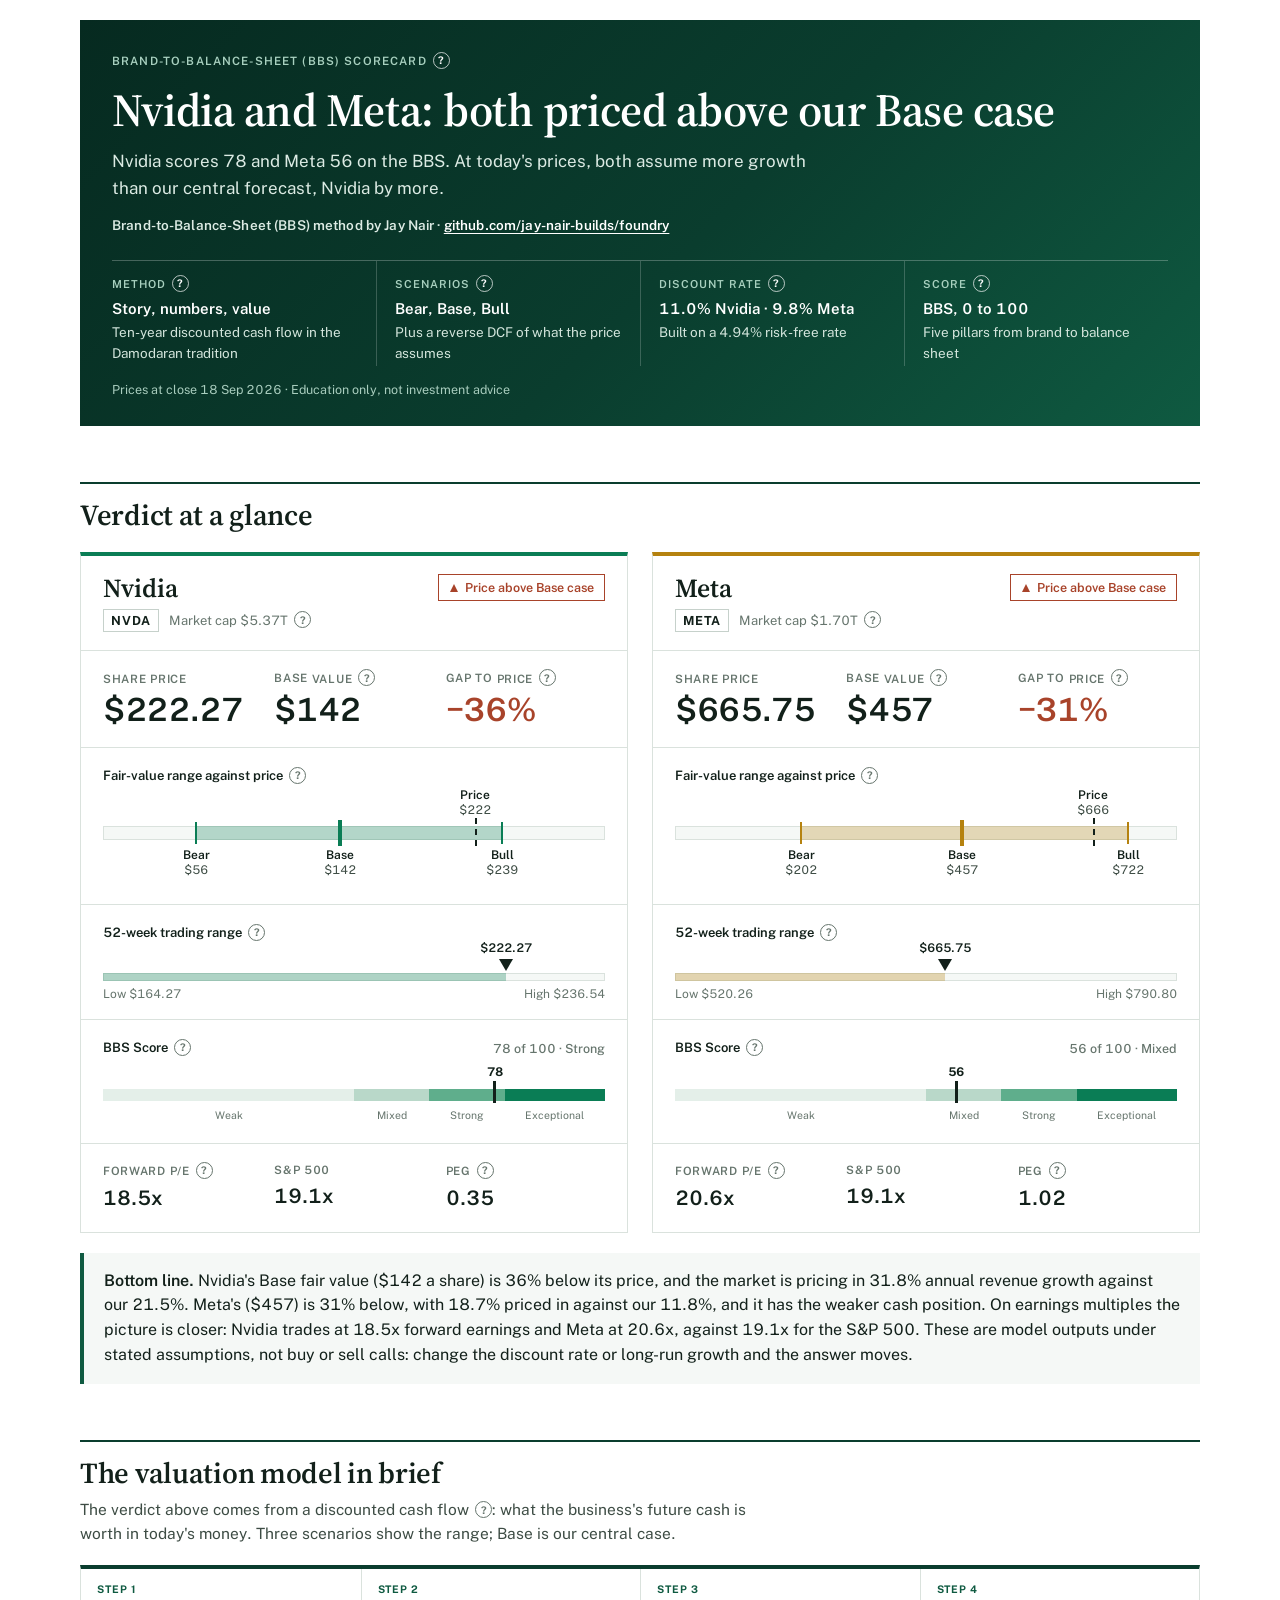
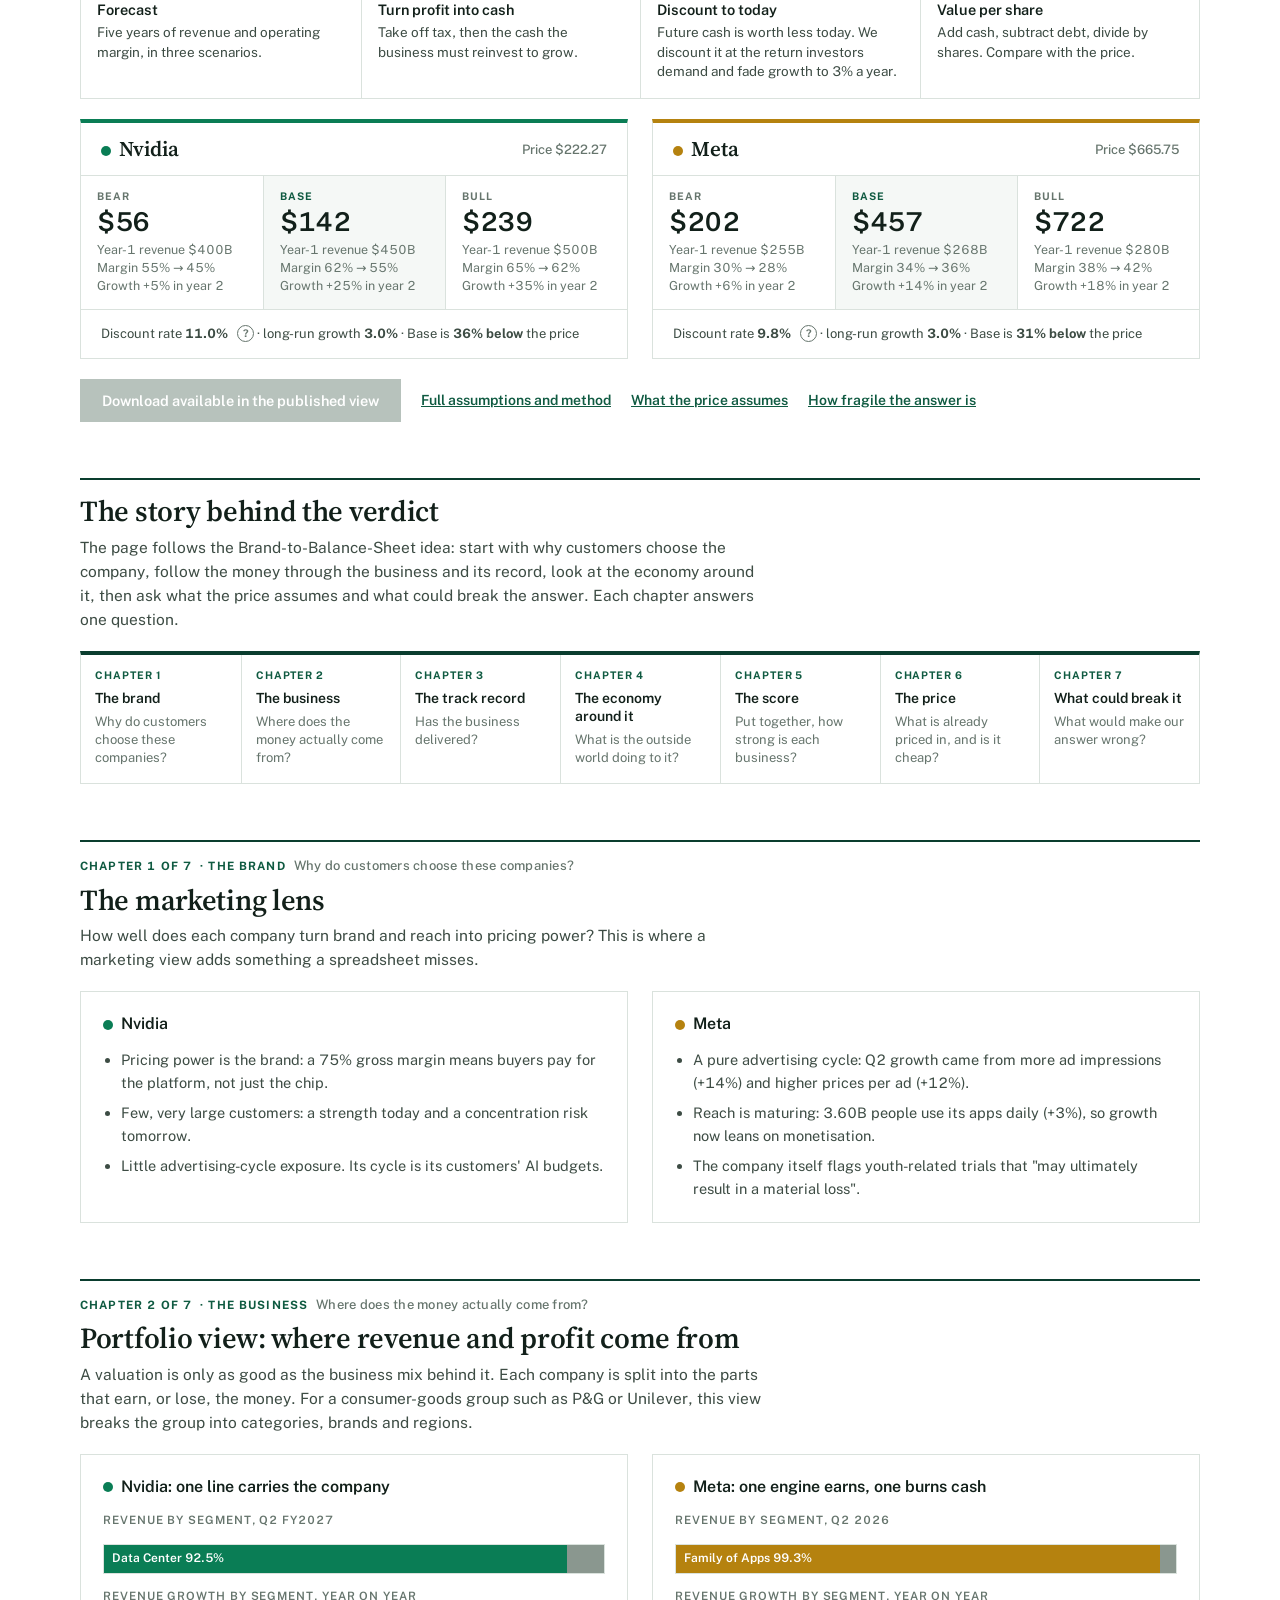
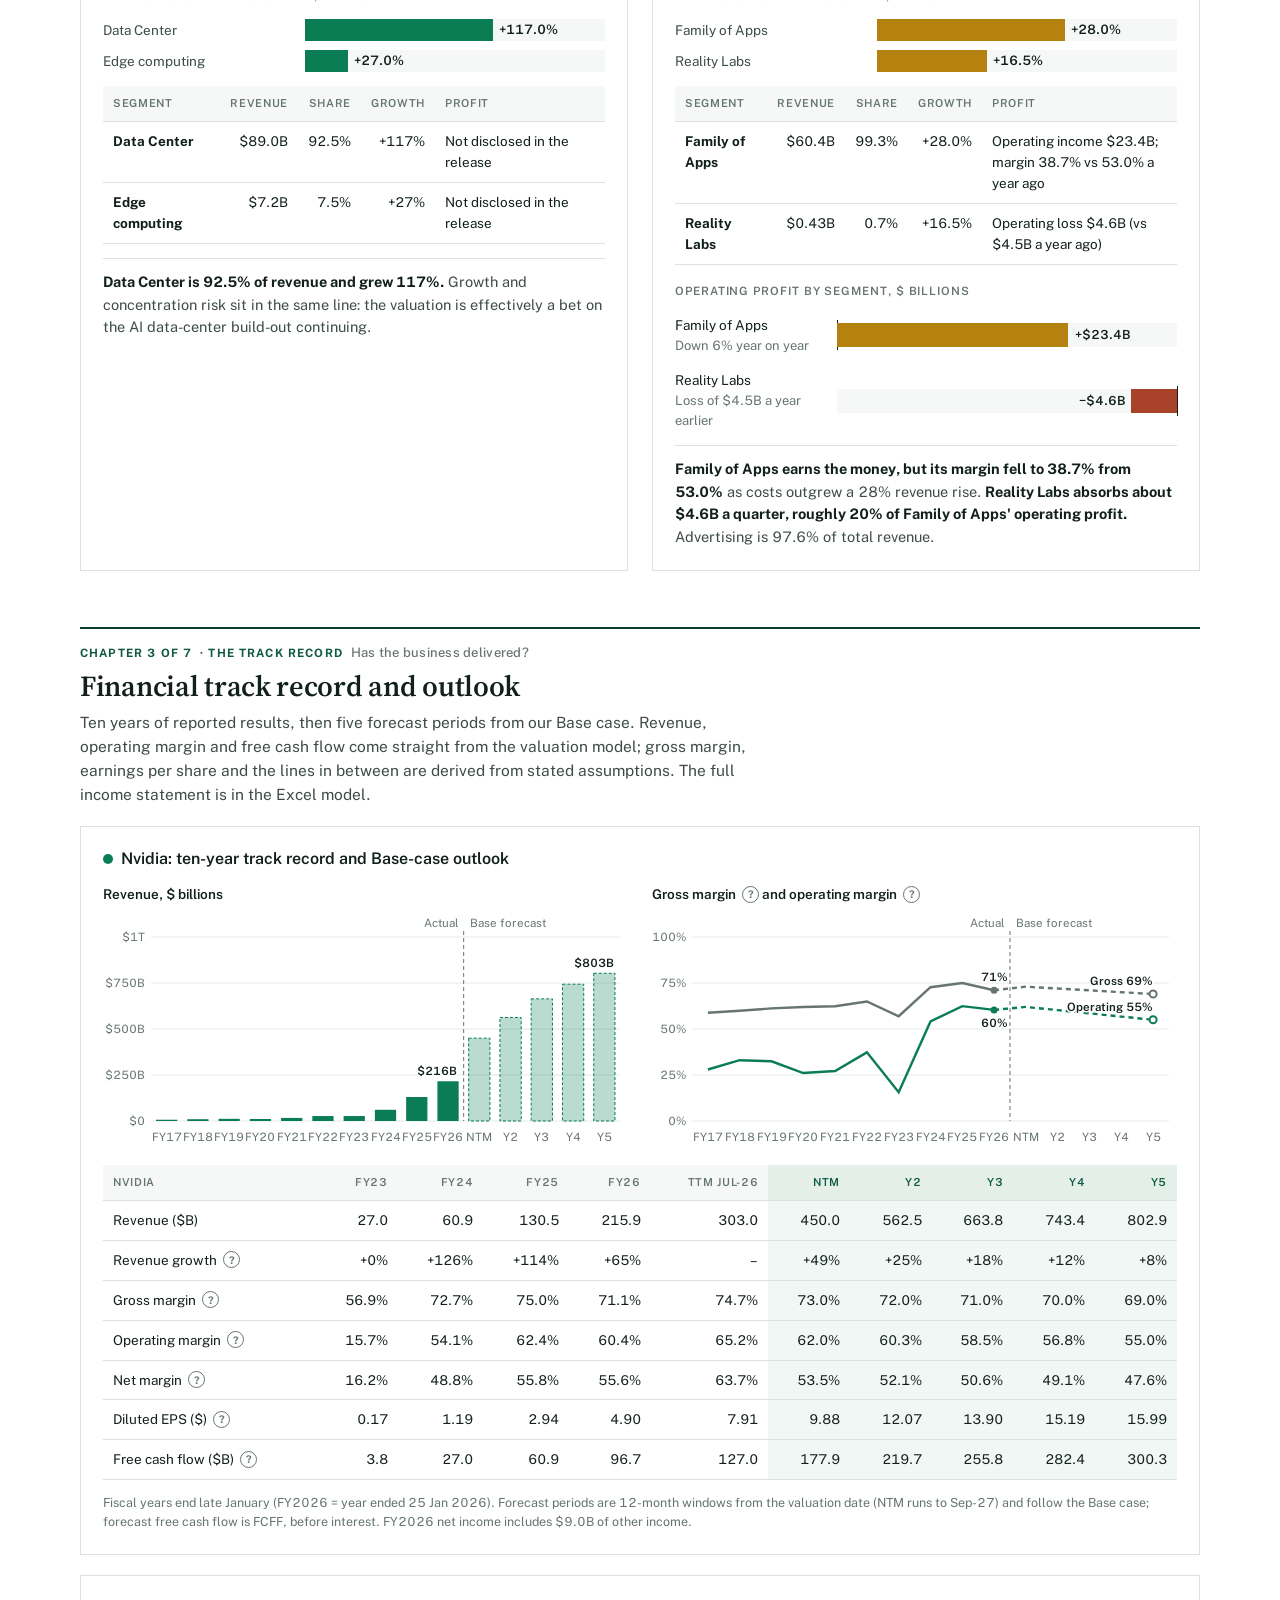
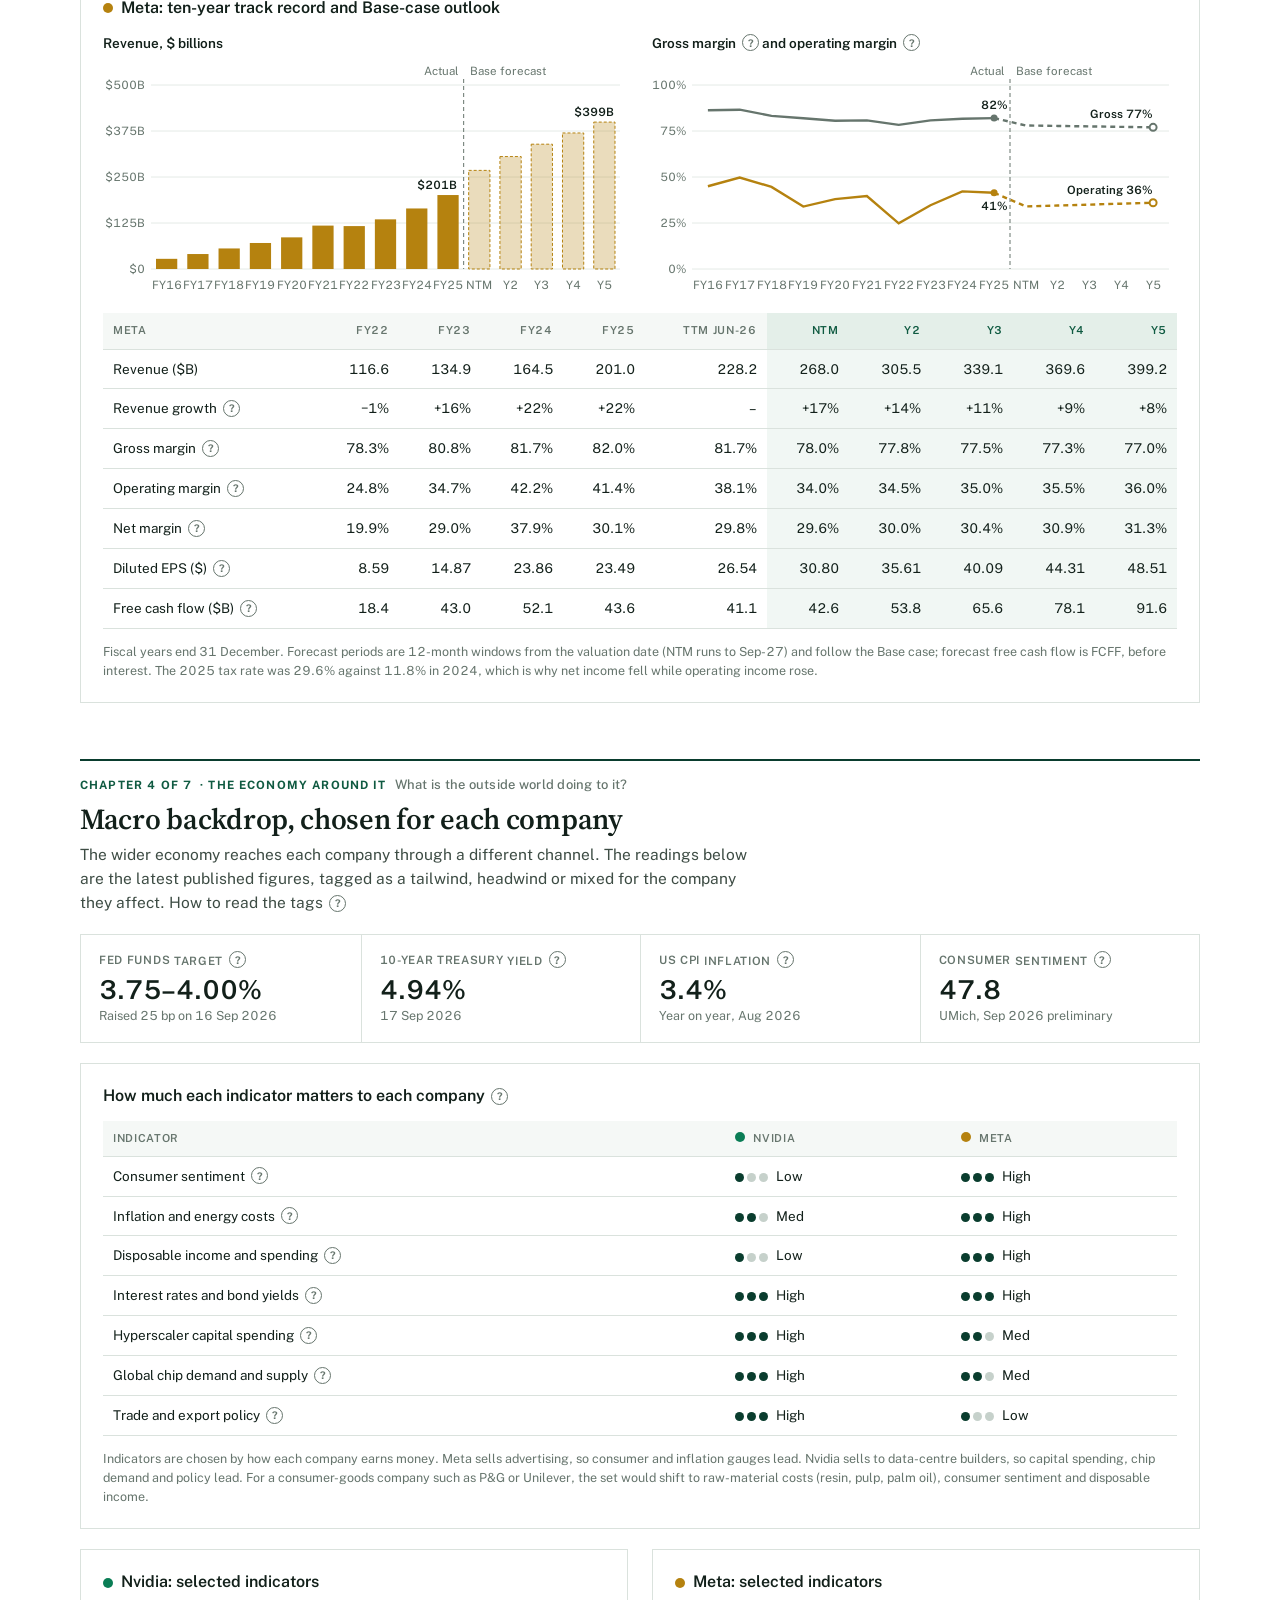
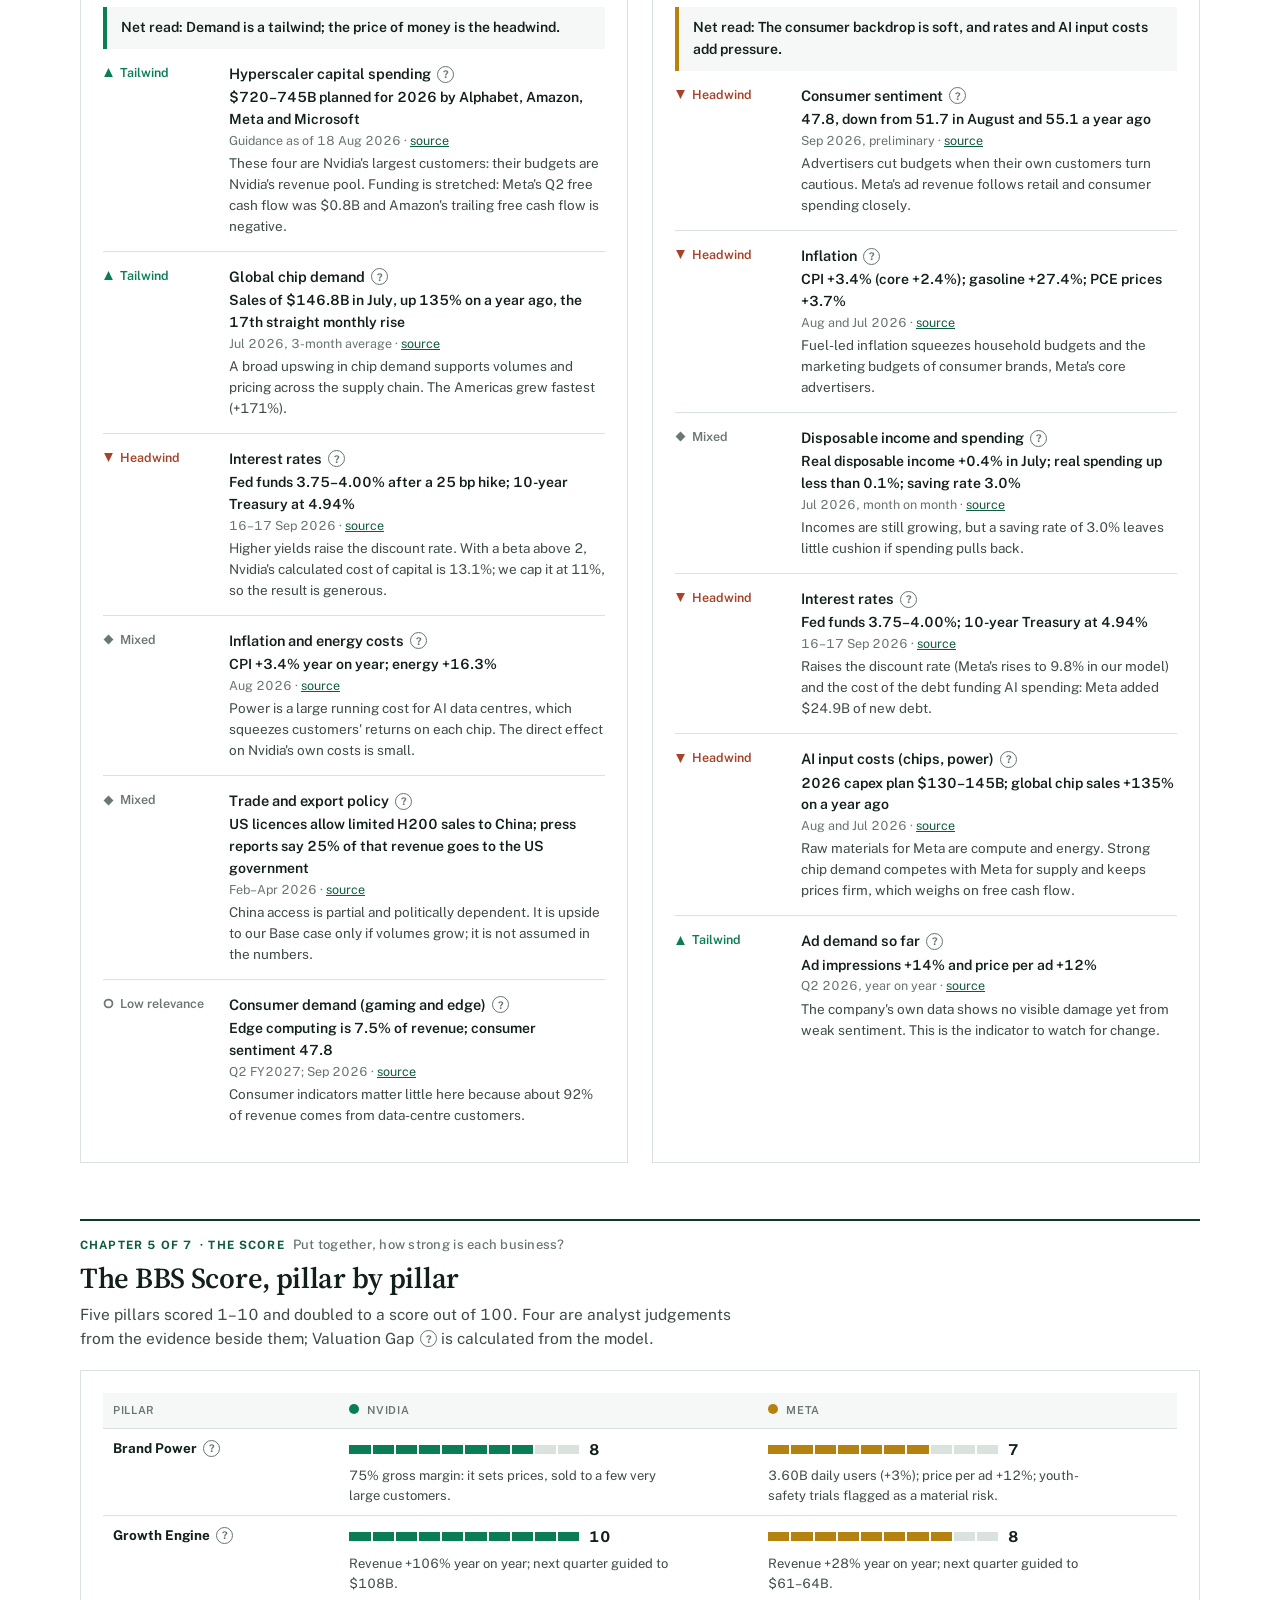
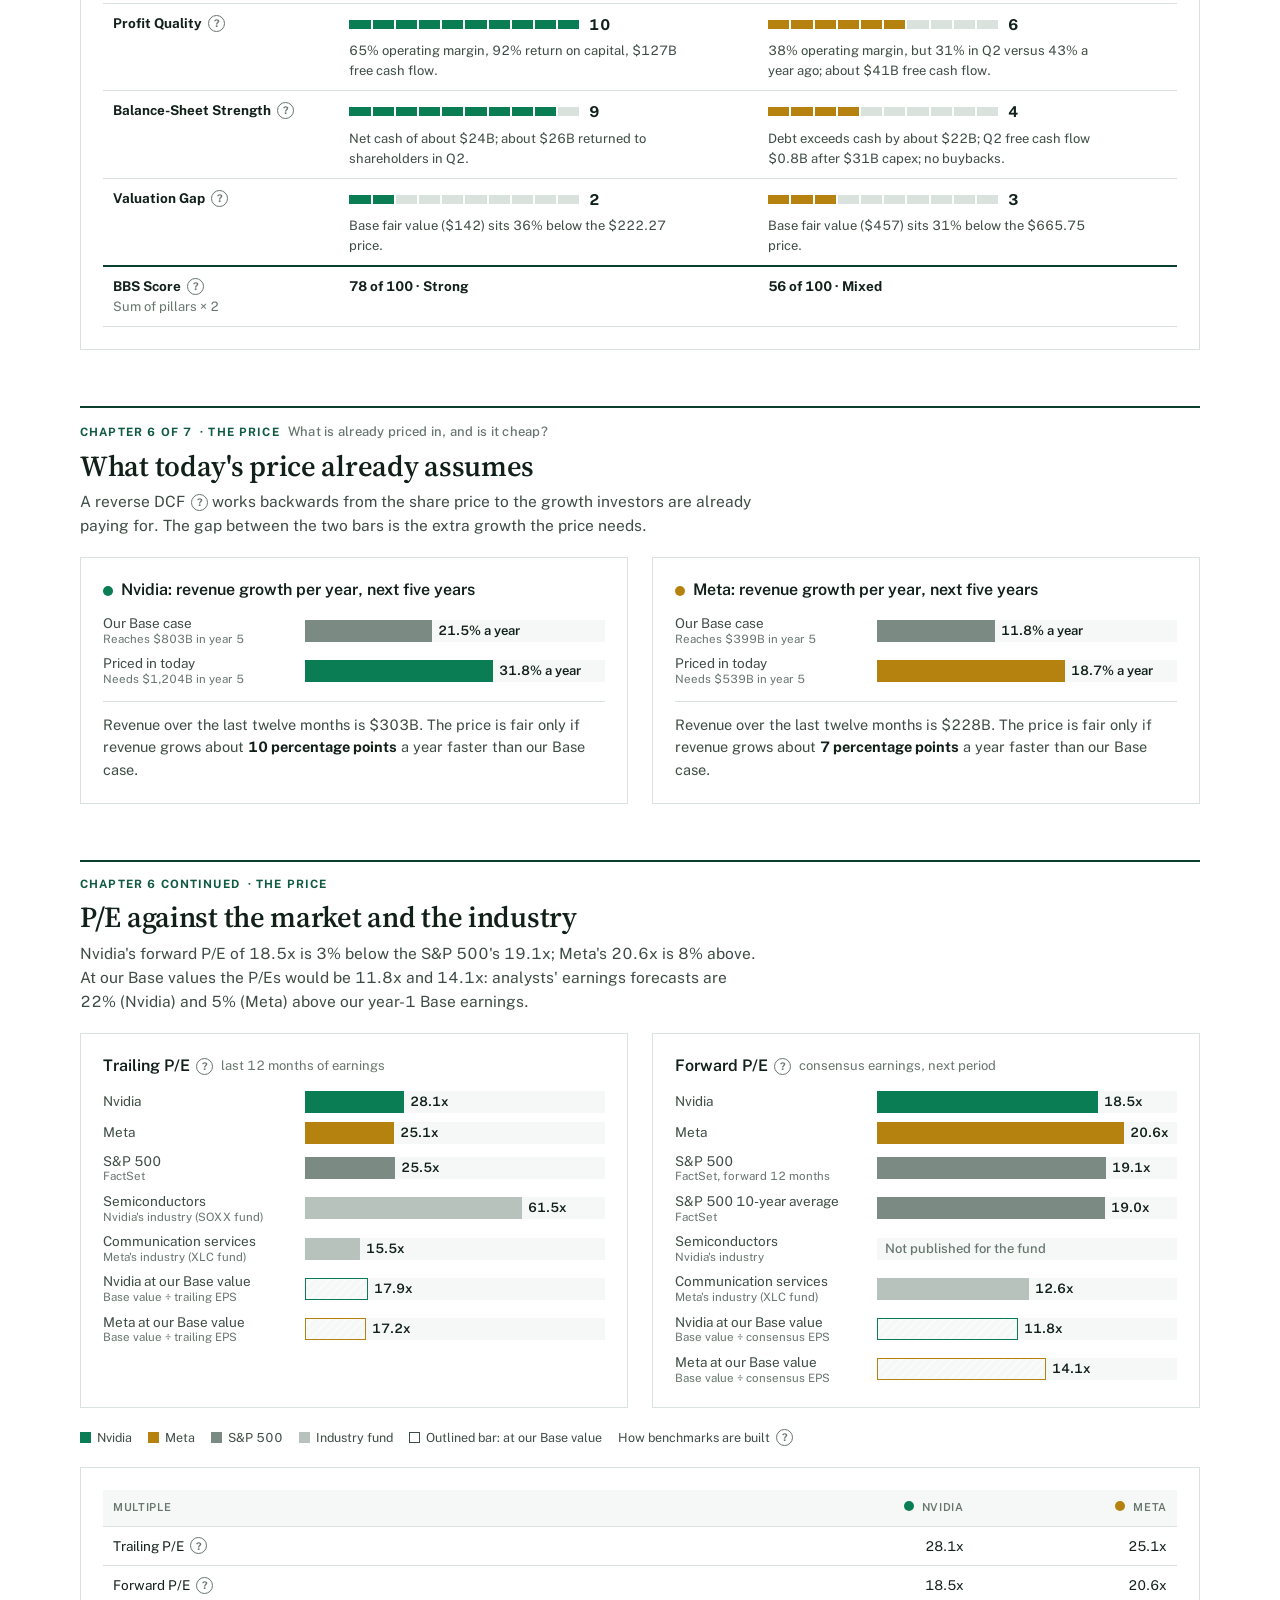
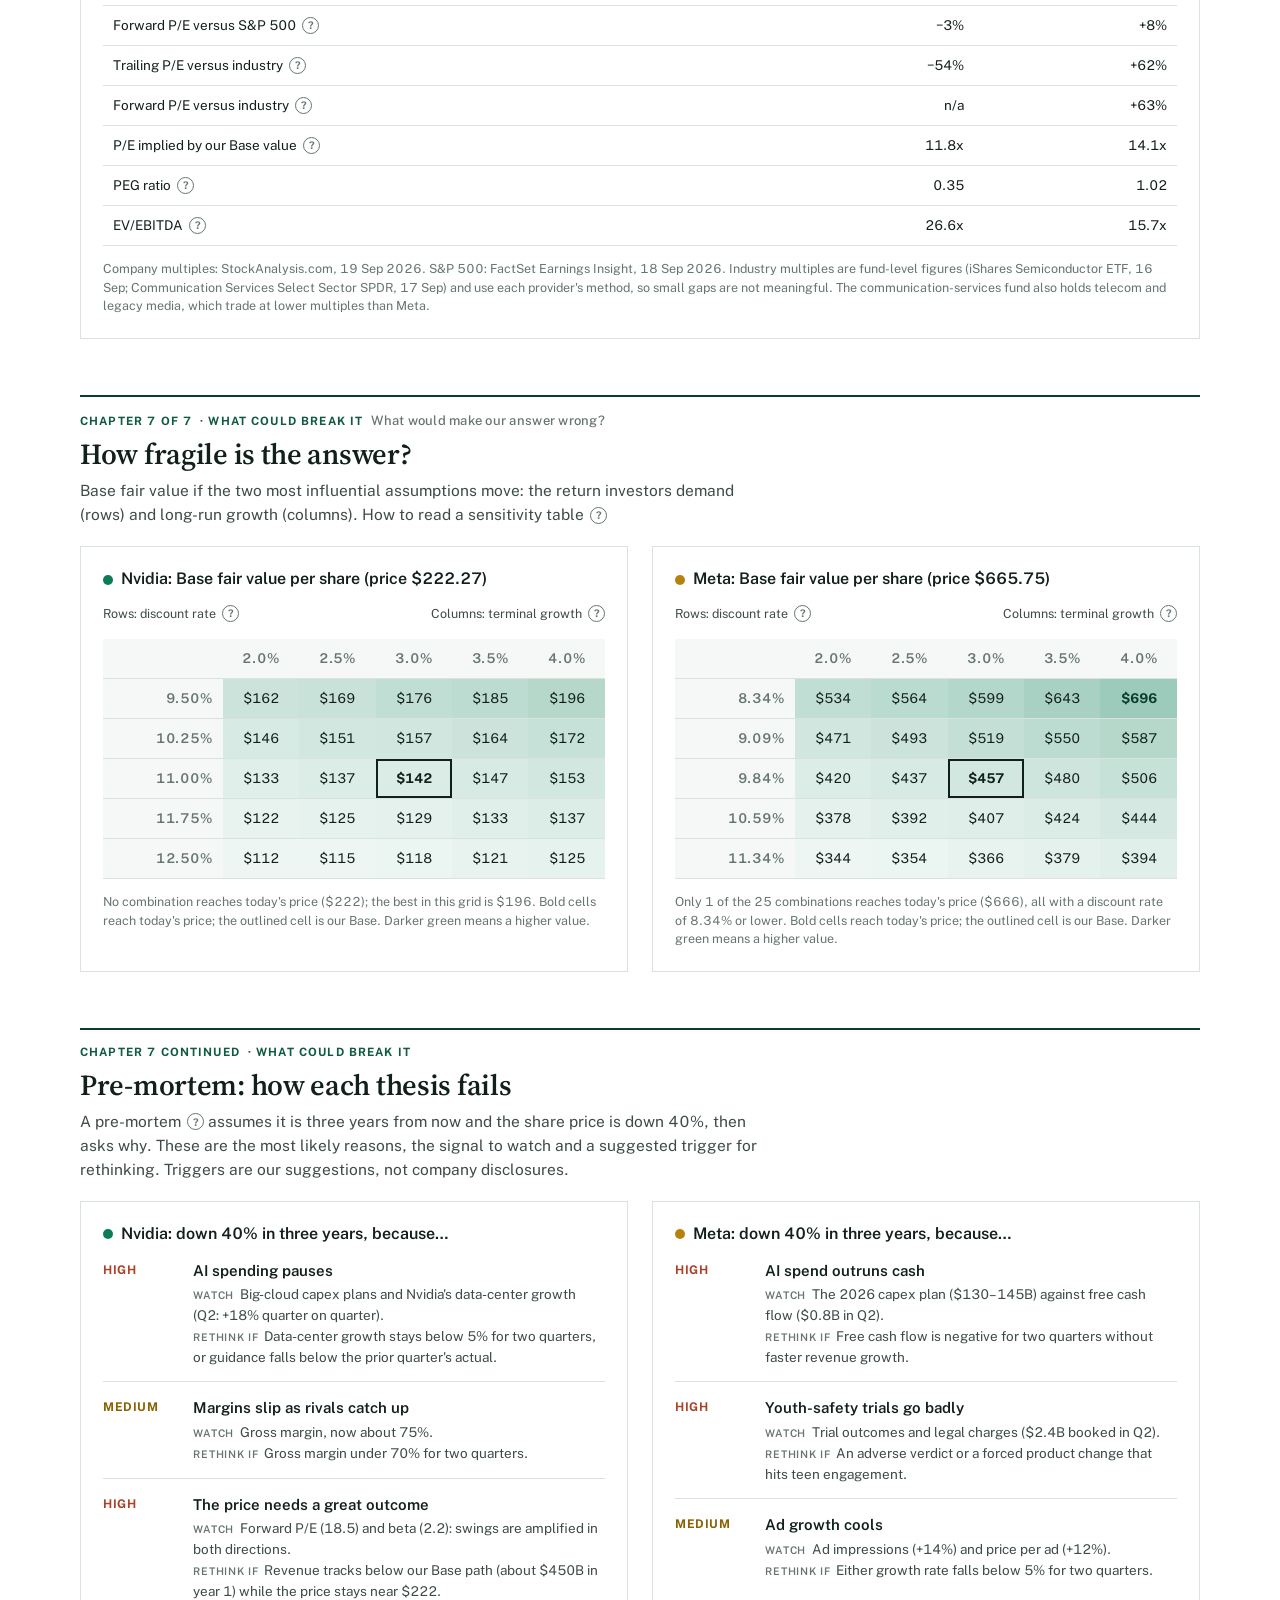
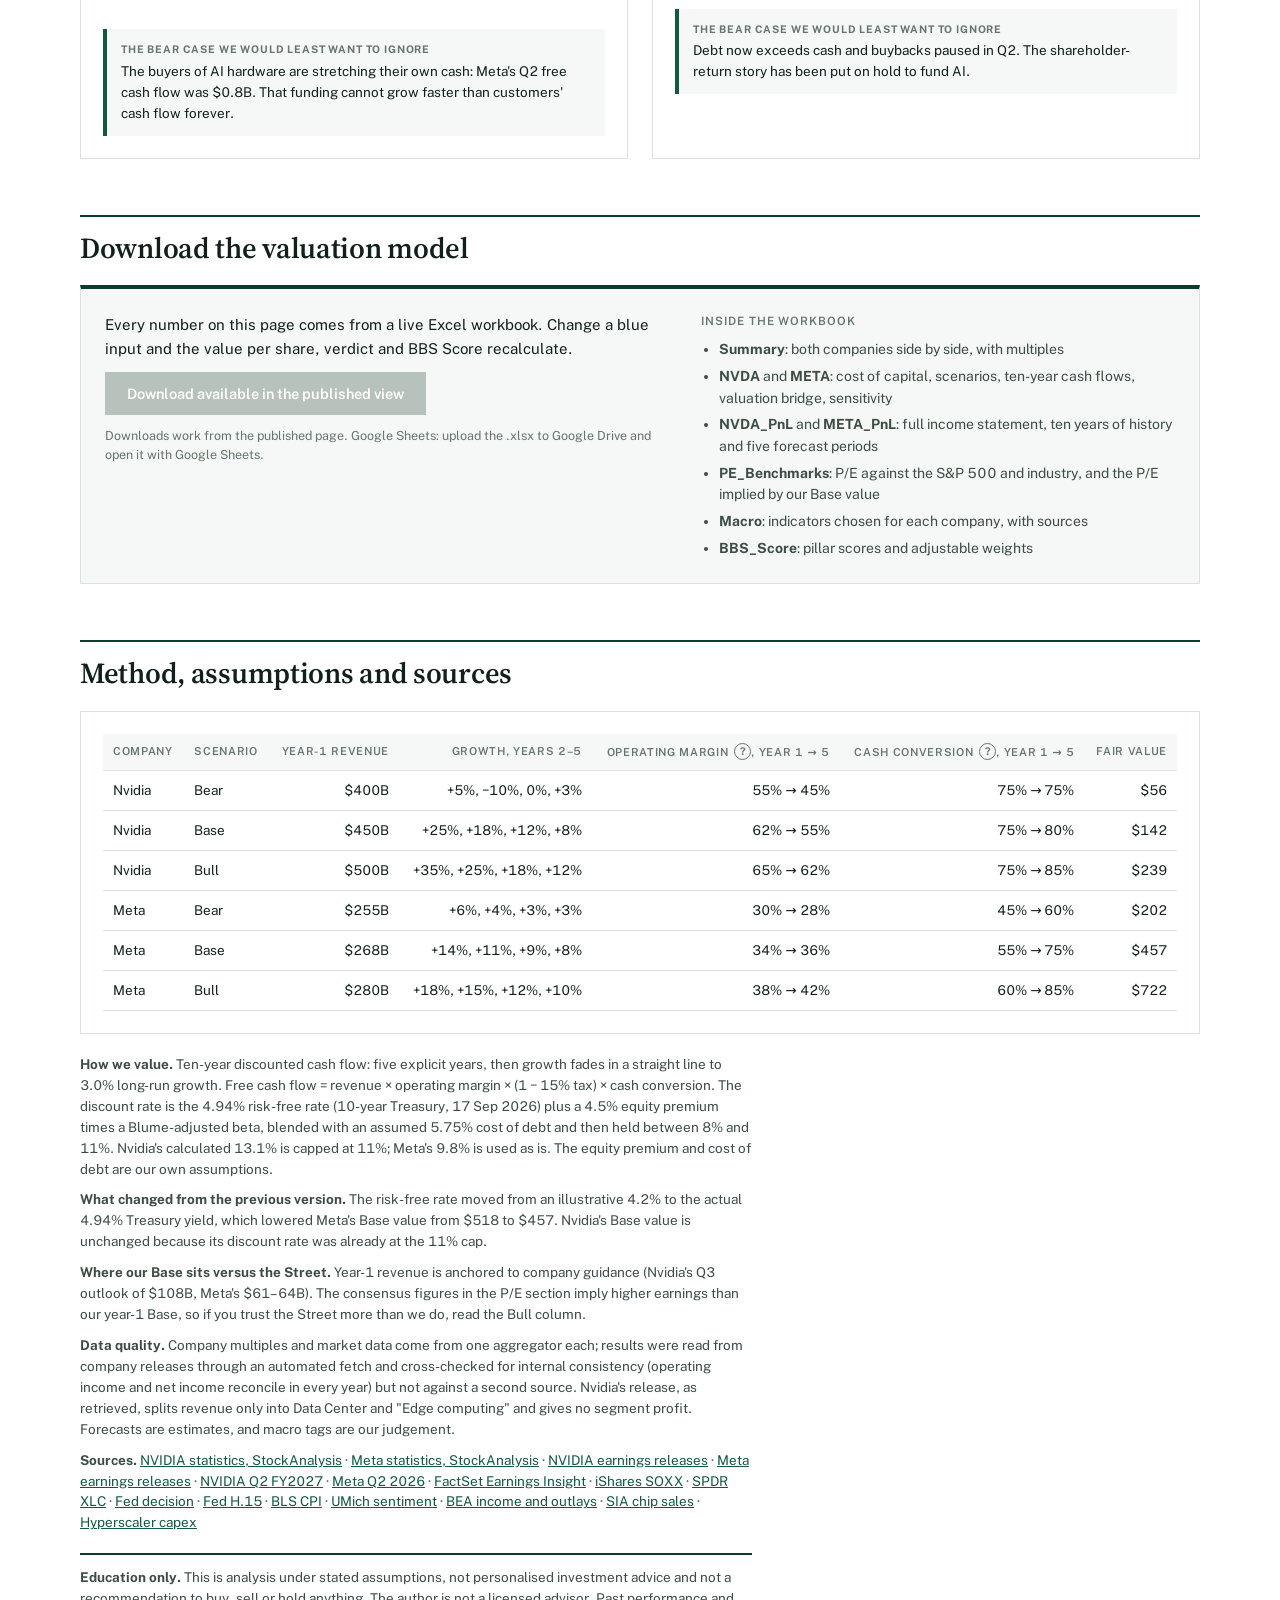
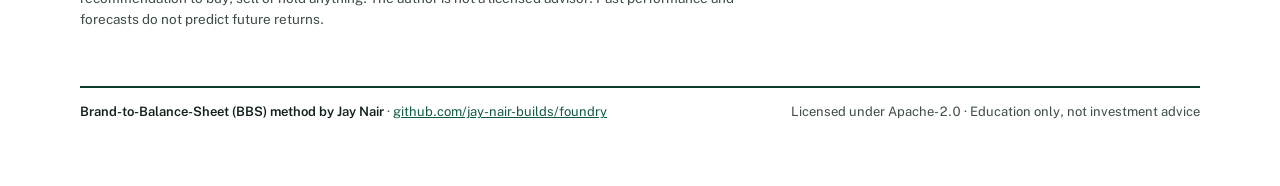
==== commit 8fbc6436: "Add files via upload" ====
--- a/skills/stock-etf-analysis/assets/example/nvda-vs-meta-scorecard.html
+++ b/skills/stock-etf-analysis/assets/example/nvda-vs-meta-scorecard.html
@@ -635,7 +635,7 @@
   return `<header class="mast"><div class="eyebrow"><span class="lb">Brand-to-Balance-Sheet (BBS) Scorecard${q("bbs")}</span></div>
     <h1>Nvidia and Meta: both priced above our Base case</h1>
     <p class="dek">Nvidia scores ${N.bbsTotal} and Meta ${M.bbsTotal} on the BBS. At today's prices, both assume more growth than our central forecast, Nvidia by more.</p>
-    <div class="byline">Brand-to-Balance-Sheet (BBS) method by Jay Nair · <a href="https://github.com/jay-nair-builds/toolkit">github.com/jay-nair-builds/toolkit</a></div>
+    <div class="byline">Brand-to-Balance-Sheet (BBS) method by Jay Nair · <a href="https://github.com/jay-nair-builds/foundry">github.com/jay-nair-builds/foundry</a></div>
     <div class="approach">
       <div><b>${L("Method", "method")}</b><span class="ap">Story, numbers, value</span>Ten-year discounted cash flow in the Damodaran tradition</div>
       <div><b>${L("Scenarios", "scen")}</b><span class="ap">Bear, Base, Bull</span>Plus a reverse DCF of what the price assumes</div>
@@ -685,7 +685,7 @@
     <div class="vact"><button class="btn" type="button" data-dl>Download the Excel model</button><a href="#method">Full assumptions and method</a><a href="#ch-price">What the price assumes</a><a href="#ch-risk">How fragile the answer is</a></div></section>`;
 }
 function pageFoot() {
-  return `<footer class="pagefoot"><span><b>Brand-to-Balance-Sheet (BBS) method by Jay Nair</b> · <a href="https://github.com/jay-nair-builds/toolkit">github.com/jay-nair-builds/toolkit</a></span><span>Licensed under Apache-2.0 · Education only, not investment advice</span></footer>`;
+  return `<footer class="pagefoot"><span><b>Brand-to-Balance-Sheet (BBS) method by Jay Nair</b> · <a href="https://github.com/jay-nair-builds/foundry">github.com/jay-nair-builds/foundry</a></span><span>Licensed under Apache-2.0 · Education only, not investment advice</span></footer>`;
 }
 function render() {
   const secs = [
